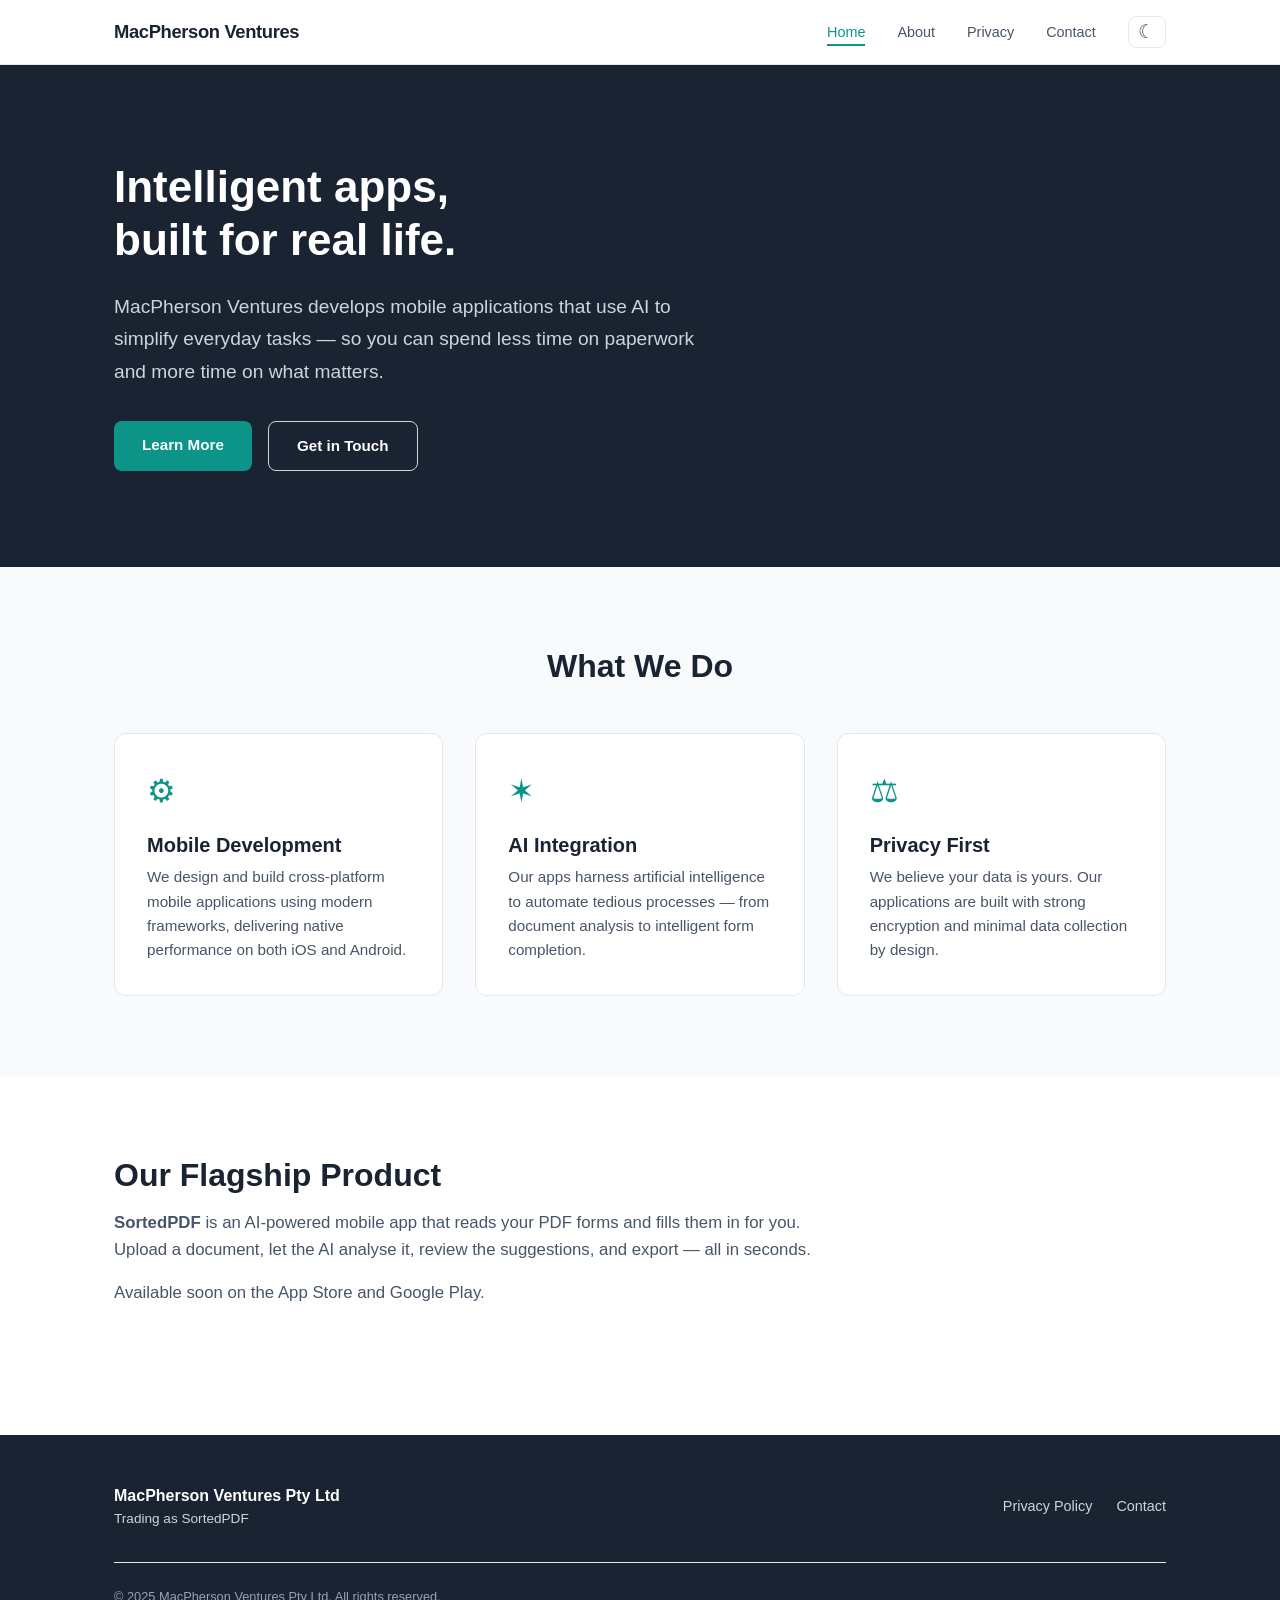
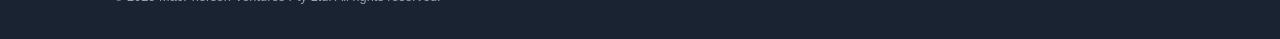
==== index.html @ 7310b463 "Add corporate website with four pages Home, About, Privacy Policy, and Contact pages with responsive" ====
<!DOCTYPE html>
<html lang="en" data-theme="light">
<head>
    <meta charset="UTF-8">
    <meta name="viewport" content="width=device-width, initial-scale=1.0">
    <meta name="description" content="MacPherson Ventures Pty Ltd — We build intelligent mobile applications that simplify everyday tasks.">
    <title>MacPherson Ventures — Home</title>
    <link rel="stylesheet" href="css/styles.css">
</head>
<body>
    <header>
        <nav class="container">
            <a href="index.html" class="logo">MacPherson Ventures</a>
            <button class="nav-toggle" aria-label="Toggle navigation">
                <span></span>
                <span></span>
                <span></span>
            </button>
            <ul class="nav-links">
                <li><a href="index.html" class="active">Home</a></li>
                <li><a href="about.html">About</a></li>
                <li><a href="privacy.html">Privacy</a></li>
                <li><a href="contact.html">Contact</a></li>
                <li>
                    <button class="theme-toggle" aria-label="Toggle dark mode">
                        <span class="icon-sun">&#9788;</span>
                        <span class="icon-moon">&#9790;</span>
                    </button>
                </li>
            </ul>
        </nav>
    </header>

    <main>
        <section class="hero">
            <div class="container">
                <h1>Intelligent apps,<br>built for real life.</h1>
                <p class="hero-subtitle">MacPherson Ventures develops mobile applications that use AI to simplify everyday tasks — so you can spend less time on paperwork and more time on what matters.</p>
                <div class="hero-actions">
                    <a href="about.html" class="btn btn-primary">Learn More</a>
                    <a href="contact.html" class="btn btn-secondary">Get in Touch</a>
                </div>
            </div>
        </section>

        <section class="features">
            <div class="container">
                <h2>What We Do</h2>
                <div class="card-grid">
                    <div class="card">
                        <div class="card-icon">&#9881;</div>
                        <h3>Mobile Development</h3>
                        <p>We design and build cross-platform mobile applications using modern frameworks, delivering native performance on both iOS and Android.</p>
                    </div>
                    <div class="card">
                        <div class="card-icon">&#10038;</div>
                        <h3>AI Integration</h3>
                        <p>Our apps harness artificial intelligence to automate tedious processes — from document analysis to intelligent form completion.</p>
                    </div>
                    <div class="card">
                        <div class="card-icon">&#9878;</div>
                        <h3>Privacy First</h3>
                        <p>We believe your data is yours. Our applications are built with strong encryption and minimal data collection by design.</p>
                    </div>
                </div>
            </div>
        </section>

        <section class="product-highlight">
            <div class="container">
                <div class="highlight-content">
                    <h2>Our Flagship Product</h2>
                    <p><strong>SortedPDF</strong> is an AI-powered mobile app that reads your PDF forms and fills them in for you. Upload a document, let the AI analyse it, review the suggestions, and export — all in seconds.</p>
                    <p>Available soon on the App Store and Google Play.</p>
                </div>
            </div>
        </section>
    </main>

    <footer>
        <div class="container">
            <div class="footer-content">
                <div class="footer-brand">
                    <p class="footer-logo">MacPherson Ventures Pty Ltd</p>
                    <p class="footer-tagline">Trading as SortedPDF</p>
                </div>
                <div class="footer-links">
                    <a href="privacy.html">Privacy Policy</a>
                    <a href="contact.html">Contact</a>
                </div>
            </div>
            <p class="footer-copy">&copy; 2025 MacPherson Ventures Pty Ltd. All rights reserved.</p>
        </div>
    </footer>

    <script src="js/scripts.js"></script>
</body>
</html>
---- css/styles.css ----
/* === Reset & Base === */
*, *::before, *::after {
    margin: 0;
    padding: 0;
    box-sizing: border-box;
}

/* === Theme Variables === */

/* --- Colour Scheme: Navy & Teal (default) --- */
:root,
[data-theme="light"] {
    --bg-primary: #ffffff;
    --bg-secondary: #f8fafc;
    --bg-card: #ffffff;
    --text-primary: #1a2332;
    --text-secondary: #475569;
    --text-muted: #94a3b8;
    --accent: #0d9488;
    --accent-hover: #0f766e;
    --border: #e2e8f0;
    --shadow: rgba(0, 0, 0, 0.08);
    --nav-bg: rgba(255, 255, 255, 0.95);
    --hero-bg: #1a2332;
    --hero-text: #ffffff;
    --hero-subtitle: #cbd5e1;
    --icon-sun-display: none;
    --icon-moon-display: inline;
}

[data-theme="dark"] {
    --bg-primary: #0f172a;
    --bg-secondary: #1e293b;
    --bg-card: #1e293b;
    --text-primary: #f1f5f9;
    --text-secondary: #94a3b8;
    --text-muted: #64748b;
    --accent: #14b8a6;
    --accent-hover: #2dd4bf;
    --border: #334155;
    --shadow: rgba(0, 0, 0, 0.3);
    --nav-bg: rgba(15, 23, 42, 0.95);
    --hero-bg: #1e293b;
    --hero-text: #f1f5f9;
    --hero-subtitle: #94a3b8;
    --icon-sun-display: inline;
    --icon-moon-display: none;
}


/* === Typography === */
body {
    font-family: -apple-system, BlinkMacSystemFont, "Segoe UI", Roboto, "Helvetica Neue", Arial, sans-serif;
    font-size: 16px;
    line-height: 1.6;
    color: var(--text-primary);
    background-color: var(--bg-primary);
    transition: background-color 0.3s ease, color 0.3s ease;
}

h1, h2, h3 {
    line-height: 1.2;
    font-weight: 700;
}

h1 { font-size: 2.75rem; }
h2 { font-size: 2rem; margin-bottom: 1rem; }
h3 { font-size: 1.25rem; margin-bottom: 0.5rem; }

a {
    color: var(--accent);
    text-decoration: none;
    transition: color 0.2s ease;
}

a:hover {
    color: var(--accent-hover);
}

.container {
    max-width: 1100px;
    margin: 0 auto;
    padding: 0 1.5rem;
}

/* === Navigation === */
header {
    position: sticky;
    top: 0;
    z-index: 100;
    background: var(--nav-bg);
    backdrop-filter: blur(10px);
    border-bottom: 1px solid var(--border);
}

nav {
    display: flex;
    align-items: center;
    justify-content: space-between;
    height: 64px;
}

.logo {
    font-size: 1.15rem;
    font-weight: 700;
    color: var(--text-primary);
    letter-spacing: -0.02em;
}

.logo:hover {
    color: var(--accent);
}

.nav-links {
    display: flex;
    align-items: center;
    list-style: none;
    gap: 2rem;
}

.nav-links a {
    color: var(--text-secondary);
    font-size: 0.9rem;
    font-weight: 500;
    padding: 0.25rem 0;
    border-bottom: 2px solid transparent;
    transition: color 0.2s ease, border-color 0.2s ease;
}

.nav-links a:hover,
.nav-links a.active {
    color: var(--accent);
    border-bottom-color: var(--accent);
}

/* Mobile nav toggle */
.nav-toggle {
    display: none;
    flex-direction: column;
    gap: 5px;
    background: none;
    border: none;
    cursor: pointer;
    padding: 0.5rem;
}

.nav-toggle span {
    display: block;
    width: 24px;
    height: 2px;
    background: var(--text-primary);
    border-radius: 1px;
    transition: transform 0.3s ease, opacity 0.3s ease;
}

/* === Theme Toggle === */
.theme-toggle {
    background: none;
    border: 1px solid var(--border);
    border-radius: 8px;
    cursor: pointer;
    font-size: 1.2rem;
    padding: 0.35rem 0.6rem;
    color: var(--text-secondary);
    transition: border-color 0.2s ease, color 0.2s ease;
    line-height: 1;
}

.theme-toggle:hover {
    border-color: var(--accent);
    color: var(--accent);
}

.icon-sun { display: var(--icon-sun-display); }
.icon-moon { display: var(--icon-moon-display); }


/* === Hero === */
.hero {
    background: var(--hero-bg);
    color: var(--hero-text);
    padding: 6rem 0;
}

.hero h1 {
    margin-bottom: 1.5rem;
}

.hero-subtitle {
    font-size: 1.2rem;
    color: var(--hero-subtitle);
    max-width: 600px;
    margin-bottom: 2rem;
    line-height: 1.7;
}

.hero-actions {
    display: flex;
    gap: 1rem;
    flex-wrap: wrap;
}

/* === Buttons === */
.btn {
    display: inline-block;
    padding: 0.75rem 1.75rem;
    border-radius: 8px;
    font-size: 0.95rem;
    font-weight: 600;
    transition: background-color 0.2s ease, transform 0.15s ease;
    cursor: pointer;
    border: none;
}

.btn:hover {
    transform: translateY(-1px);
}

.btn-primary {
    background: var(--accent);
    color: #ffffff;
}

.btn-primary:hover {
    background: var(--accent-hover);
    color: #ffffff;
}

.btn-secondary {
    background: transparent;
    color: var(--hero-text);
    border: 1px solid var(--hero-subtitle);
}

.btn-secondary:hover {
    border-color: var(--hero-text);
    color: var(--hero-text);
}

/* === Features / Cards === */
.features {
    padding: 5rem 0;
    background: var(--bg-secondary);
}

.features h2 {
    text-align: center;
    margin-bottom: 3rem;
}

.card-grid {
    display: grid;
    grid-template-columns: repeat(auto-fit, minmax(280px, 1fr));
    gap: 2rem;
}

.card {
    background: var(--bg-card);
    border: 1px solid var(--border);
    border-radius: 12px;
    padding: 2rem;
    transition: box-shadow 0.2s ease, transform 0.2s ease;
}

.card:hover {
    box-shadow: 0 8px 24px var(--shadow);
    transform: translateY(-2px);
}

.card-icon {
    font-size: 2rem;
    margin-bottom: 1rem;
    color: var(--accent);
}

.card p {
    color: var(--text-secondary);
    font-size: 0.95rem;
}

/* === Product Highlight === */
.product-highlight {
    padding: 5rem 0;
}

.highlight-content {
    max-width: 700px;
}

.highlight-content p {
    color: var(--text-secondary);
    margin-bottom: 1rem;
    font-size: 1.05rem;
}

/* === About Page === */
.page-header {
    background: var(--hero-bg);
    color: var(--hero-text);
    padding: 4rem 0;
}

.page-header p {
    color: var(--hero-subtitle);
    font-size: 1.1rem;
    max-width: 600px;
}

.page-content {
    padding: 4rem 0;
}

.page-content p {
    color: var(--text-secondary);
    margin-bottom: 1.25rem;
    font-size: 1.05rem;
    max-width: 700px;
}

.page-content h3 {
    margin-top: 2rem;
    color: var(--text-primary);
}

/* === Privacy Policy === */
.privacy-content h3 {
    margin-top: 2.5rem;
    margin-bottom: 0.75rem;
}

.privacy-content ul {
    margin: 0.75rem 0 1.25rem 1.5rem;
    color: var(--text-secondary);
}

.privacy-content li {
    margin-bottom: 0.4rem;
    font-size: 1.05rem;
}

.privacy-content p {
    max-width: 750px;
}

/* === Contact Form === */
.contact-section {
    padding: 4rem 0;
}

.contact-grid {
    display: grid;
    grid-template-columns: 1fr 1fr;
    gap: 4rem;
    align-items: start;
}

.contact-info p {
    color: var(--text-secondary);
    margin-bottom: 1rem;
    font-size: 1.05rem;
}

.contact-info a {
    font-weight: 600;
}

.contact-form {
    display: flex;
    flex-direction: column;
    gap: 1.25rem;
}

.form-group {
    display: flex;
    flex-direction: column;
    gap: 0.35rem;
}

.form-group label {
    font-size: 0.875rem;
    font-weight: 600;
    color: var(--text-primary);
}

.form-group input,
.form-group textarea {
    padding: 0.75rem 1rem;
    border: 1px solid var(--border);
    border-radius: 8px;
    background: var(--bg-card);
    color: var(--text-primary);
    font-size: 1rem;
    font-family: inherit;
    transition: border-color 0.2s ease;
}

.form-group input:focus,
.form-group textarea:focus {
    outline: none;
    border-color: var(--accent);
}

.form-group textarea {
    resize: vertical;
    min-height: 140px;
}

.contact-form .btn-primary {
    align-self: flex-start;
}

/* === Footer === */
footer {
    background: var(--hero-bg);
    color: var(--hero-subtitle);
    padding: 3rem 0 2rem;
    margin-top: 2rem;
}

.footer-content {
    display: flex;
    justify-content: space-between;
    align-items: center;
    margin-bottom: 2rem;
    flex-wrap: wrap;
    gap: 1rem;
}

.footer-logo {
    font-weight: 700;
    color: var(--hero-text);
    font-size: 1rem;
}

.footer-tagline {
    font-size: 0.85rem;
    color: var(--hero-subtitle);
}

.footer-links {
    display: flex;
    gap: 1.5rem;
}

.footer-links a {
    color: var(--hero-subtitle);
    font-size: 0.9rem;
}

.footer-links a:hover {
    color: var(--hero-text);
}

.footer-copy {
    font-size: 0.8rem;
    color: var(--text-muted);
    border-top: 1px solid var(--border);
    padding-top: 1.5rem;
}

/* === Responsive === */
@media (max-width: 768px) {
    h1 { font-size: 2rem; }
    h2 { font-size: 1.5rem; }

    .nav-toggle {
        display: flex;
    }

    .nav-links {
        display: none;
        position: absolute;
        top: 64px;
        left: 0;
        right: 0;
        flex-direction: column;
        background: var(--nav-bg);
        backdrop-filter: blur(10px);
        padding: 1.5rem;
        gap: 1rem;
        border-bottom: 1px solid var(--border);
    }

    .nav-links.open {
        display: flex;
    }

    .hero {
        padding: 4rem 0;
    }

    .hero-subtitle {
        font-size: 1.05rem;
    }

    .features {
        padding: 3rem 0;
    }

    .product-highlight {
        padding: 3rem 0;
    }

    .contact-grid {
        grid-template-columns: 1fr;
        gap: 2.5rem;
    }

    .footer-content {
        flex-direction: column;
        align-items: flex-start;
    }
}
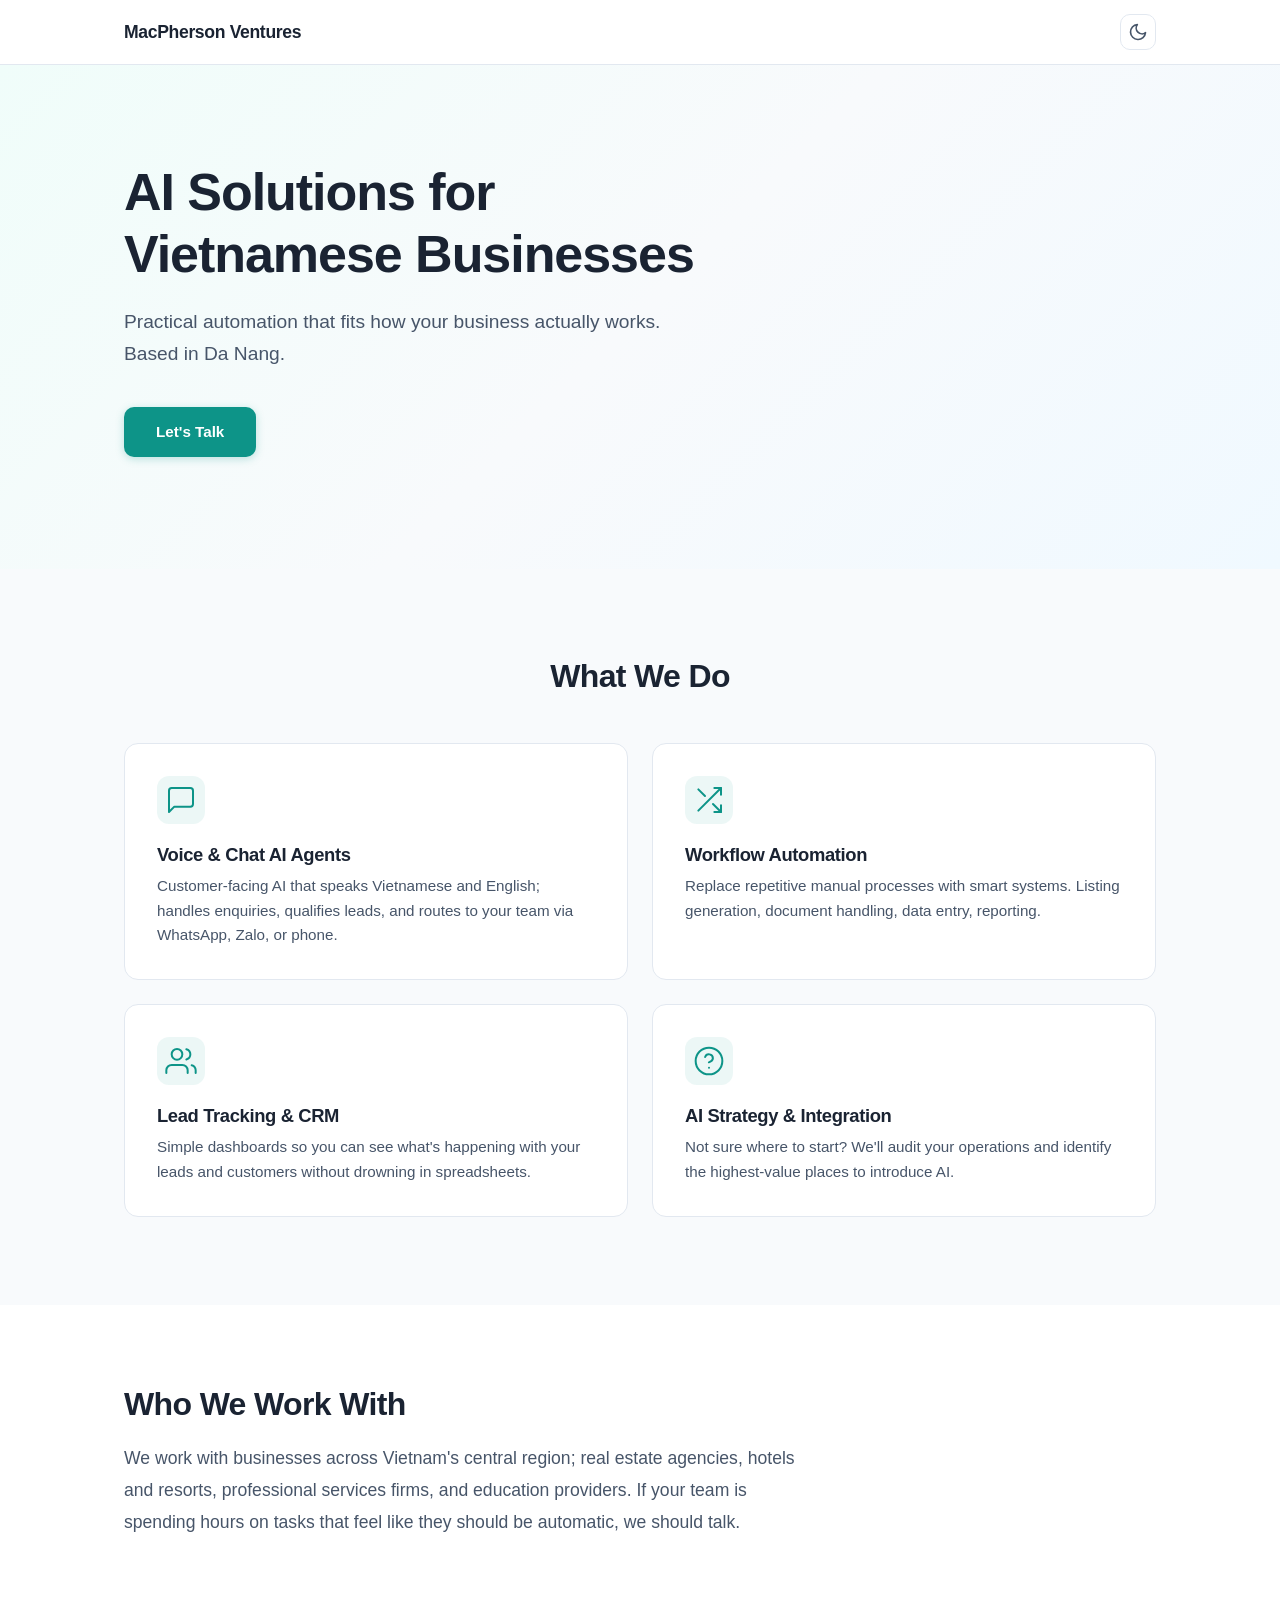
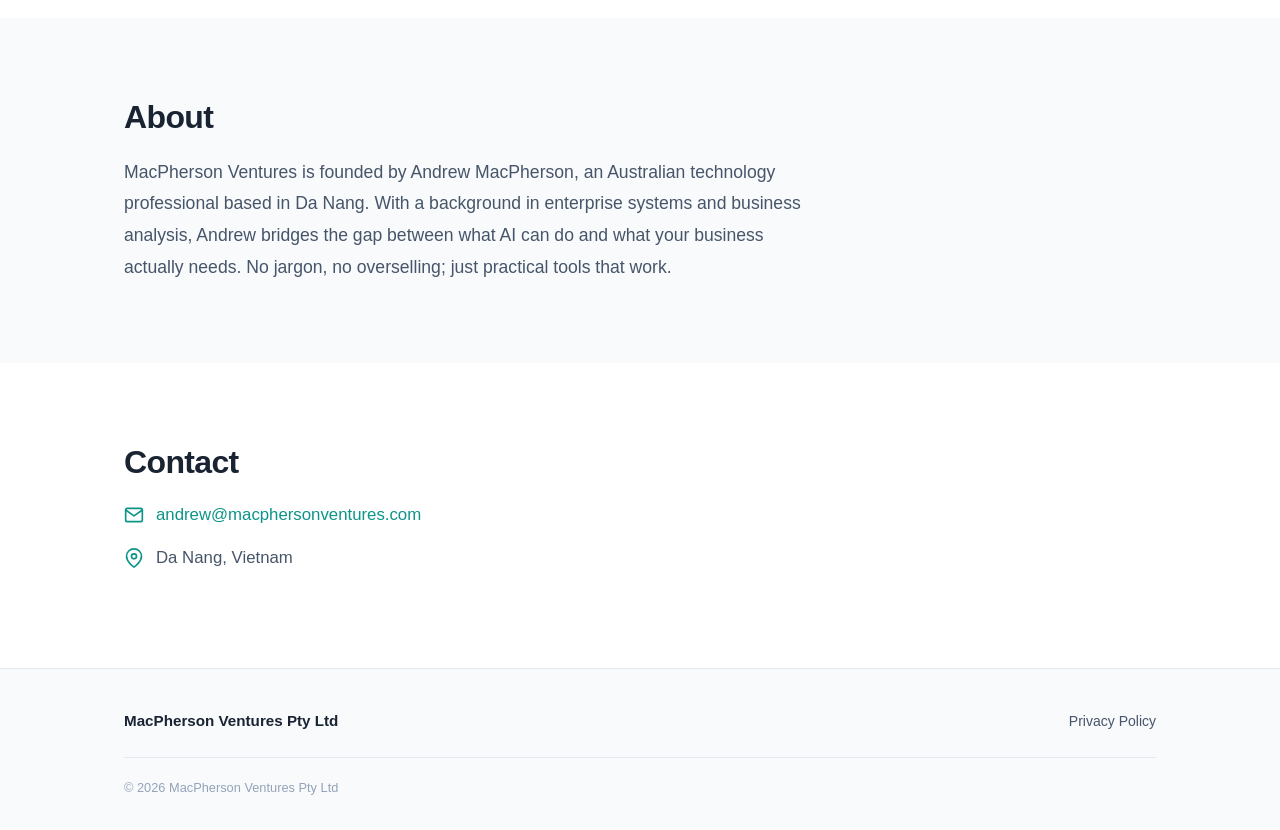
==== commit 617f4de1: "Rebuild as single-page landing site with AI consultancy copy Consolidate multi-page site into a sing" ====
--- a/index.html
+++ b/index.html
@@ -3,75 +3,104 @@
 <head>
     <meta charset="UTF-8">
     <meta name="viewport" content="width=device-width, initial-scale=1.0">
-    <meta name="description" content="MacPherson Ventures Pty Ltd — We build intelligent mobile applications that simplify everyday tasks.">
-    <title>MacPherson Ventures — Home</title>
+    <meta name="description" content="MacPherson Ventures — AI solutions for Vietnamese businesses. Practical automation that fits how your business actually works. Based in Da Nang.">
+    <title>MacPherson Ventures</title>
+    <link rel="icon" type="image/svg+xml" href="favicon.svg">
     <link rel="stylesheet" href="css/styles.css">
 </head>
 <body>
     <header>
         <nav class="container">
-            <a href="index.html" class="logo">MacPherson Ventures</a>
-            <button class="nav-toggle" aria-label="Toggle navigation">
-                <span></span>
-                <span></span>
-                <span></span>
-            </button>
-            <ul class="nav-links">
-                <li><a href="index.html" class="active">Home</a></li>
-                <li><a href="about.html">About</a></li>
-                <li><a href="privacy.html">Privacy</a></li>
-                <li><a href="contact.html">Contact</a></li>
-                <li>
-                    <button class="theme-toggle" aria-label="Toggle dark mode">
-                        <span class="icon-sun">&#9788;</span>
-                        <span class="icon-moon">&#9790;</span>
-                    </button>
-                </li>
-            </ul>
+            <a href="#" class="logo">MacPherson Ventures</a>
+            <div class="nav-right">
+                <button class="theme-toggle" aria-label="Toggle dark mode">
+                    <svg class="icon-sun" width="20" height="20" viewBox="0 0 24 24" fill="none" stroke="currentColor" stroke-width="2" stroke-linecap="round" stroke-linejoin="round">
+                        <circle cx="12" cy="12" r="5"/><line x1="12" y1="1" x2="12" y2="3"/><line x1="12" y1="21" x2="12" y2="23"/><line x1="4.22" y1="4.22" x2="5.64" y2="5.64"/><line x1="18.36" y1="18.36" x2="19.78" y2="19.78"/><line x1="1" y1="12" x2="3" y2="12"/><line x1="21" y1="12" x2="23" y2="12"/><line x1="4.22" y1="19.78" x2="5.64" y2="18.36"/><line x1="18.36" y1="5.64" x2="19.78" y2="4.22"/>
+                    </svg>
+                    <svg class="icon-moon" width="20" height="20" viewBox="0 0 24 24" fill="none" stroke="currentColor" stroke-width="2" stroke-linecap="round" stroke-linejoin="round">
+                        <path d="M21 12.79A9 9 0 1 1 11.21 3 7 7 0 0 0 21 12.79z"/>
+                    </svg>
+                </button>
+            </div>
         </nav>
     </header>
 
     <main>
-        <section class="hero">
+        <!-- Hero -->
+        <section id="hero" class="hero">
             <div class="container">
-                <h1>Intelligent apps,<br>built for real life.</h1>
-                <p class="hero-subtitle">MacPherson Ventures develops mobile applications that use AI to simplify everyday tasks — so you can spend less time on paperwork and more time on what matters.</p>
-                <div class="hero-actions">
-                    <a href="about.html" class="btn btn-primary">Learn More</a>
-                    <a href="contact.html" class="btn btn-secondary">Get in Touch</a>
-                </div>
+                <h1>AI Solutions for Vietnamese Businesses</h1>
+                <p class="hero-subtitle">Practical automation that fits how your business actually works. Based in Da Nang.</p>
+                <a href="mailto:andrew@macphersonventures.com" class="btn btn-primary">Let's Talk</a>
             </div>
         </section>
 
-        <section class="features">
+        <!-- What We Do -->
+        <section id="services" class="services">
             <div class="container">
                 <h2>What We Do</h2>
                 <div class="card-grid">
                     <div class="card">
-                        <div class="card-icon">&#9881;</div>
-                        <h3>Mobile Development</h3>
-                        <p>We design and build cross-platform mobile applications using modern frameworks, delivering native performance on both iOS and Android.</p>
+                        <div class="card-icon">
+                            <svg width="32" height="32" viewBox="0 0 24 24" fill="none" stroke="currentColor" stroke-width="1.5" stroke-linecap="round" stroke-linejoin="round"><path d="M21 15a2 2 0 0 1-2 2H7l-4 4V5a2 2 0 0 1 2-2h14a2 2 0 0 1 2 2z"/></svg>
+                        </div>
+                        <h3>Voice & Chat AI Agents</h3>
+                        <p>Customer-facing AI that speaks Vietnamese and English; handles enquiries, qualifies leads, and routes to your team via WhatsApp, Zalo, or phone.</p>
                     </div>
                     <div class="card">
-                        <div class="card-icon">&#10038;</div>
-                        <h3>AI Integration</h3>
-                        <p>Our apps harness artificial intelligence to automate tedious processes — from document analysis to intelligent form completion.</p>
+                        <div class="card-icon">
+                            <svg width="32" height="32" viewBox="0 0 24 24" fill="none" stroke="currentColor" stroke-width="1.5" stroke-linecap="round" stroke-linejoin="round"><polyline points="16 3 21 3 21 8"/><line x1="4" y1="20" x2="21" y2="3"/><polyline points="21 16 21 21 16 21"/><line x1="15" y1="15" x2="21" y2="21"/><line x1="4" y1="4" x2="9" y2="9"/></svg>
+                        </div>
+                        <h3>Workflow Automation</h3>
+                        <p>Replace repetitive manual processes with smart systems. Listing generation, document handling, data entry, reporting.</p>
                     </div>
                     <div class="card">
-                        <div class="card-icon">&#9878;</div>
-                        <h3>Privacy First</h3>
-                        <p>We believe your data is yours. Our applications are built with strong encryption and minimal data collection by design.</p>
+                        <div class="card-icon">
+                            <svg width="32" height="32" viewBox="0 0 24 24" fill="none" stroke="currentColor" stroke-width="1.5" stroke-linecap="round" stroke-linejoin="round"><path d="M17 21v-2a4 4 0 0 0-4-4H5a4 4 0 0 0-4 4v2"/><circle cx="9" cy="7" r="4"/><path d="M23 21v-2a4 4 0 0 0-3-3.87"/><path d="M16 3.13a4 4 0 0 1 0 7.75"/></svg>
+                        </div>
+                        <h3>Lead Tracking & CRM</h3>
+                        <p>Simple dashboards so you can see what's happening with your leads and customers without drowning in spreadsheets.</p>
+                    </div>
+                    <div class="card">
+                        <div class="card-icon">
+                            <svg width="32" height="32" viewBox="0 0 24 24" fill="none" stroke="currentColor" stroke-width="1.5" stroke-linecap="round" stroke-linejoin="round"><circle cx="12" cy="12" r="10"/><path d="M9.09 9a3 3 0 0 1 5.83 1c0 2-3 3-3 3"/><line x1="12" y1="17" x2="12.01" y2="17"/></svg>
+                        </div>
+                        <h3>AI Strategy & Integration</h3>
+                        <p>Not sure where to start? We'll audit your operations and identify the highest-value places to introduce AI.</p>
                     </div>
                 </div>
             </div>
         </section>
 
-        <section class="product-highlight">
+        <!-- Who We Work With -->
+        <section id="clients" class="clients">
             <div class="container">
-                <div class="highlight-content">
-                    <h2>Our Flagship Product</h2>
-                    <p><strong>SortedPDF</strong> is an AI-powered mobile app that reads your PDF forms and fills them in for you. Upload a document, let the AI analyse it, review the suggestions, and export — all in seconds.</p>
-                    <p>Available soon on the App Store and Google Play.</p>
+                <h2>Who We Work With</h2>
+                <p>We work with businesses across Vietnam's central region; real estate agencies, hotels and resorts, professional services firms, and education providers. If your team is spending hours on tasks that feel like they should be automatic, we should talk.</p>
+            </div>
+        </section>
+
+        <!-- About -->
+        <section id="about" class="about">
+            <div class="container">
+                <h2>About</h2>
+                <p>MacPherson Ventures is founded by Andrew MacPherson, an Australian technology professional based in Da Nang. With a background in enterprise systems and business analysis, Andrew bridges the gap between what AI can do and what your business actually needs. No jargon, no overselling; just practical tools that work.</p>
+            </div>
+        </section>
+
+        <!-- Contact -->
+        <section id="contact" class="contact">
+            <div class="container">
+                <h2>Contact</h2>
+                <div class="contact-details">
+                    <div class="contact-item">
+                        <svg width="20" height="20" viewBox="0 0 24 24" fill="none" stroke="currentColor" stroke-width="2" stroke-linecap="round" stroke-linejoin="round"><path d="M4 4h16c1.1 0 2 .9 2 2v12c0 1.1-.9 2-2 2H4c-1.1 0-2-.9-2-2V6c0-1.1.9-2 2-2z"/><polyline points="22,6 12,13 2,6"/></svg>
+                        <a href="mailto:andrew@macphersonventures.com">andrew@macphersonventures.com</a>
+                    </div>
+                    <div class="contact-item">
+                        <svg width="20" height="20" viewBox="0 0 24 24" fill="none" stroke="currentColor" stroke-width="2" stroke-linecap="round" stroke-linejoin="round"><path d="M21 10c0 7-9 13-9 13s-9-6-9-13a9 9 0 0 1 18 0z"/><circle cx="12" cy="10" r="3"/></svg>
+                        <span>Da Nang, Vietnam</span>
+                    </div>
                 </div>
             </div>
         </section>
@@ -80,16 +109,12 @@
     <footer>
         <div class="container">
             <div class="footer-content">
-                <div class="footer-brand">
-                    <p class="footer-logo">MacPherson Ventures Pty Ltd</p>
-                    <p class="footer-tagline">Trading as SortedPDF</p>
-                </div>
+                <p class="footer-logo">MacPherson Ventures Pty Ltd</p>
                 <div class="footer-links">
                     <a href="privacy.html">Privacy Policy</a>
-                    <a href="contact.html">Contact</a>
                 </div>
             </div>
-            <p class="footer-copy">&copy; 2025 MacPherson Ventures Pty Ltd. All rights reserved.</p>
+            <p class="footer-copy">&copy; 2026 MacPherson Ventures Pty Ltd</p>
         </div>
     </footer>
 
--- a/css/styles.css
+++ b/css/styles.css
@@ -6,8 +6,6 @@
 }
 
 /* === Theme Variables === */
-
-/* --- Colour Scheme: Navy & Teal (default) --- */
 :root,
 [data-theme="light"] {
     --bg-primary: #ffffff;
@@ -18,14 +16,12 @@
     --text-muted: #94a3b8;
     --accent: #0d9488;
     --accent-hover: #0f766e;
+    --accent-subtle: rgba(13, 148, 136, 0.08);
     --border: #e2e8f0;
-    --shadow: rgba(0, 0, 0, 0.08);
-    --nav-bg: rgba(255, 255, 255, 0.95);
-    --hero-bg: #1a2332;
-    --hero-text: #ffffff;
-    --hero-subtitle: #cbd5e1;
-    --icon-sun-display: none;
-    --icon-moon-display: inline;
+    --shadow: rgba(0, 0, 0, 0.06);
+    --shadow-lg: rgba(0, 0, 0, 0.1);
+    --nav-bg: rgba(255, 255, 255, 0.92);
+    --hero-gradient: linear-gradient(135deg, #f0fdfa 0%, #f8fafc 50%, #f0f9ff 100%);
 }
 
 [data-theme="dark"] {
@@ -37,16 +33,13 @@
     --text-muted: #64748b;
     --accent: #14b8a6;
     --accent-hover: #2dd4bf;
+    --accent-subtle: rgba(20, 184, 166, 0.1);
     --border: #334155;
-    --shadow: rgba(0, 0, 0, 0.3);
-    --nav-bg: rgba(15, 23, 42, 0.95);
-    --hero-bg: #1e293b;
-    --hero-text: #f1f5f9;
-    --hero-subtitle: #94a3b8;
-    --icon-sun-display: inline;
-    --icon-moon-display: none;
-}
-
+    --shadow: rgba(0, 0, 0, 0.2);
+    --shadow-lg: rgba(0, 0, 0, 0.4);
+    --nav-bg: rgba(15, 23, 42, 0.92);
+    --hero-gradient: linear-gradient(135deg, #0f172a 0%, #1e293b 100%);
+}
 
 /* === Typography === */
 body {
@@ -56,16 +49,24 @@
     color: var(--text-primary);
     background-color: var(--bg-primary);
     transition: background-color 0.3s ease, color 0.3s ease;
+    -webkit-font-smoothing: antialiased;
+    -moz-osx-font-smoothing: grayscale;
+}
+
+html {
+    scroll-behavior: smooth;
+    scroll-padding-top: 80px;
 }
 
 h1, h2, h3 {
     line-height: 1.2;
     font-weight: 700;
-}
-
-h1 { font-size: 2.75rem; }
-h2 { font-size: 2rem; margin-bottom: 1rem; }
-h3 { font-size: 1.25rem; margin-bottom: 0.5rem; }
+    letter-spacing: -0.02em;
+}
+
+h1 { font-size: clamp(2.25rem, 5vw, 3.25rem); }
+h2 { font-size: clamp(1.5rem, 3vw, 2rem); margin-bottom: 1.25rem; }
+h3 { font-size: 1.15rem; margin-bottom: 0.5rem; }
 
 a {
     color: var(--accent);
@@ -78,7 +79,7 @@
 }
 
 .container {
-    max-width: 1100px;
+    max-width: 1080px;
     margin: 0 auto;
     padding: 0 1.5rem;
 }
@@ -89,7 +90,8 @@
     top: 0;
     z-index: 100;
     background: var(--nav-bg);
-    backdrop-filter: blur(10px);
+    backdrop-filter: blur(12px);
+    -webkit-backdrop-filter: blur(12px);
     border-bottom: 1px solid var(--border);
 }
 
@@ -101,7 +103,7 @@
 }
 
 .logo {
-    font-size: 1.15rem;
+    font-size: 1.1rem;
     font-weight: 700;
     color: var(--text-primary);
     letter-spacing: -0.02em;
@@ -111,103 +113,66 @@
     color: var(--accent);
 }
 
-.nav-links {
-    display: flex;
-    align-items: center;
-    list-style: none;
-    gap: 2rem;
-}
-
-.nav-links a {
-    color: var(--text-secondary);
-    font-size: 0.9rem;
-    font-weight: 500;
-    padding: 0.25rem 0;
-    border-bottom: 2px solid transparent;
-    transition: color 0.2s ease, border-color 0.2s ease;
-}
-
-.nav-links a:hover,
-.nav-links a.active {
-    color: var(--accent);
-    border-bottom-color: var(--accent);
-}
-
-/* Mobile nav toggle */
-.nav-toggle {
-    display: none;
-    flex-direction: column;
-    gap: 5px;
-    background: none;
-    border: none;
-    cursor: pointer;
-    padding: 0.5rem;
-}
-
-.nav-toggle span {
-    display: block;
-    width: 24px;
-    height: 2px;
-    background: var(--text-primary);
-    border-radius: 1px;
-    transition: transform 0.3s ease, opacity 0.3s ease;
+.nav-right {
+    display: flex;
+    align-items: center;
 }
 
 /* === Theme Toggle === */
 .theme-toggle {
+    display: flex;
+    align-items: center;
+    justify-content: center;
     background: none;
     border: 1px solid var(--border);
-    border-radius: 8px;
+    border-radius: 10px;
     cursor: pointer;
-    font-size: 1.2rem;
-    padding: 0.35rem 0.6rem;
-    color: var(--text-secondary);
-    transition: border-color 0.2s ease, color 0.2s ease;
+    padding: 0.45rem;
+    color: var(--text-secondary);
+    transition: border-color 0.2s ease, color 0.2s ease, background-color 0.2s ease;
     line-height: 1;
 }
 
 .theme-toggle:hover {
     border-color: var(--accent);
     color: var(--accent);
-}
-
-.icon-sun { display: var(--icon-sun-display); }
-.icon-moon { display: var(--icon-moon-display); }
-
+    background: var(--accent-subtle);
+}
+
+[data-theme="light"] .icon-sun { display: none; }
+[data-theme="light"] .icon-moon { display: block; }
+[data-theme="dark"] .icon-sun { display: block; }
+[data-theme="dark"] .icon-moon { display: none; }
 
 /* === Hero === */
 .hero {
-    background: var(--hero-bg);
-    color: var(--hero-text);
-    padding: 6rem 0;
+    background: var(--hero-gradient);
+    padding: 6rem 0 7rem;
+    position: relative;
 }
 
 .hero h1 {
-    margin-bottom: 1.5rem;
+    margin-bottom: 1.25rem;
+    color: var(--text-primary);
+    max-width: 640px;
 }
 
 .hero-subtitle {
-    font-size: 1.2rem;
-    color: var(--hero-subtitle);
-    max-width: 600px;
-    margin-bottom: 2rem;
+    font-size: clamp(1.05rem, 2vw, 1.2rem);
+    color: var(--text-secondary);
+    max-width: 540px;
+    margin-bottom: 2.25rem;
     line-height: 1.7;
-}
-
-.hero-actions {
-    display: flex;
-    gap: 1rem;
-    flex-wrap: wrap;
 }
 
 /* === Buttons === */
 .btn {
     display: inline-block;
-    padding: 0.75rem 1.75rem;
-    border-radius: 8px;
+    padding: 0.8rem 2rem;
+    border-radius: 10px;
     font-size: 0.95rem;
     font-weight: 600;
-    transition: background-color 0.2s ease, transform 0.15s ease;
+    transition: background-color 0.2s ease, transform 0.15s ease, box-shadow 0.2s ease;
     cursor: pointer;
     border: none;
 }
@@ -219,222 +184,142 @@
 .btn-primary {
     background: var(--accent);
     color: #ffffff;
+    box-shadow: 0 2px 8px rgba(13, 148, 136, 0.25);
 }
 
 .btn-primary:hover {
     background: var(--accent-hover);
     color: #ffffff;
-}
-
-.btn-secondary {
-    background: transparent;
-    color: var(--hero-text);
-    border: 1px solid var(--hero-subtitle);
-}
-
-.btn-secondary:hover {
-    border-color: var(--hero-text);
-    color: var(--hero-text);
-}
-
-/* === Features / Cards === */
-.features {
-    padding: 5rem 0;
+    box-shadow: 0 4px 16px rgba(13, 148, 136, 0.3);
+}
+
+/* === Services / Cards === */
+.services {
+    padding: 5.5rem 0;
     background: var(--bg-secondary);
 }
 
-.features h2 {
+.services h2 {
     text-align: center;
     margin-bottom: 3rem;
 }
 
 .card-grid {
     display: grid;
-    grid-template-columns: repeat(auto-fit, minmax(280px, 1fr));
-    gap: 2rem;
+    grid-template-columns: repeat(2, 1fr);
+    gap: 1.5rem;
 }
 
 .card {
     background: var(--bg-card);
     border: 1px solid var(--border);
+    border-radius: 14px;
+    padding: 2rem;
+    transition: box-shadow 0.25s ease, transform 0.25s ease;
+}
+
+.card:hover {
+    box-shadow: 0 8px 30px var(--shadow-lg);
+    transform: translateY(-3px);
+}
+
+.card-icon {
+    width: 48px;
+    height: 48px;
+    display: flex;
+    align-items: center;
+    justify-content: center;
+    background: var(--accent-subtle);
     border-radius: 12px;
-    padding: 2rem;
-    transition: box-shadow 0.2s ease, transform 0.2s ease;
-}
-
-.card:hover {
-    box-shadow: 0 8px 24px var(--shadow);
-    transform: translateY(-2px);
-}
-
-.card-icon {
-    font-size: 2rem;
-    margin-bottom: 1rem;
-    color: var(--accent);
+    margin-bottom: 1.25rem;
+    color: var(--accent);
+}
+
+.card h3 {
+    color: var(--text-primary);
 }
 
 .card p {
     color: var(--text-secondary);
     font-size: 0.95rem;
-}
-
-/* === Product Highlight === */
-.product-highlight {
+    line-height: 1.6;
+}
+
+/* === Clients === */
+.clients {
     padding: 5rem 0;
 }
 
-.highlight-content {
-    max-width: 700px;
-}
-
-.highlight-content p {
-    color: var(--text-secondary);
-    margin-bottom: 1rem;
+.clients p {
+    color: var(--text-secondary);
+    font-size: 1.1rem;
+    line-height: 1.8;
+    max-width: 680px;
+}
+
+/* === About === */
+.about {
+    padding: 5rem 0;
+    background: var(--bg-secondary);
+}
+
+.about p {
+    color: var(--text-secondary);
+    font-size: 1.1rem;
+    line-height: 1.8;
+    max-width: 680px;
+}
+
+/* === Contact === */
+.contact {
+    padding: 5rem 0;
+}
+
+.contact-details {
+    display: flex;
+    flex-direction: column;
+    gap: 1rem;
+    margin-top: 0.5rem;
+}
+
+.contact-item {
+    display: flex;
+    align-items: center;
+    gap: 0.75rem;
+    color: var(--text-secondary);
     font-size: 1.05rem;
 }
 
-/* === About Page === */
-.page-header {
-    background: var(--hero-bg);
-    color: var(--hero-text);
-    padding: 4rem 0;
-}
-
-.page-header p {
-    color: var(--hero-subtitle);
-    font-size: 1.1rem;
-    max-width: 600px;
-}
-
-.page-content {
-    padding: 4rem 0;
-}
-
-.page-content p {
-    color: var(--text-secondary);
-    margin-bottom: 1.25rem;
-    font-size: 1.05rem;
-    max-width: 700px;
-}
-
-.page-content h3 {
-    margin-top: 2rem;
-    color: var(--text-primary);
-}
-
-/* === Privacy Policy === */
-.privacy-content h3 {
-    margin-top: 2.5rem;
-    margin-bottom: 0.75rem;
-}
-
-.privacy-content ul {
-    margin: 0.75rem 0 1.25rem 1.5rem;
-    color: var(--text-secondary);
-}
-
-.privacy-content li {
-    margin-bottom: 0.4rem;
-    font-size: 1.05rem;
-}
-
-.privacy-content p {
-    max-width: 750px;
-}
-
-/* === Contact Form === */
-.contact-section {
-    padding: 4rem 0;
-}
-
-.contact-grid {
-    display: grid;
-    grid-template-columns: 1fr 1fr;
-    gap: 4rem;
-    align-items: start;
-}
-
-.contact-info p {
-    color: var(--text-secondary);
-    margin-bottom: 1rem;
-    font-size: 1.05rem;
-}
-
-.contact-info a {
-    font-weight: 600;
-}
-
-.contact-form {
-    display: flex;
-    flex-direction: column;
-    gap: 1.25rem;
-}
-
-.form-group {
-    display: flex;
-    flex-direction: column;
-    gap: 0.35rem;
-}
-
-.form-group label {
-    font-size: 0.875rem;
-    font-weight: 600;
-    color: var(--text-primary);
-}
-
-.form-group input,
-.form-group textarea {
-    padding: 0.75rem 1rem;
-    border: 1px solid var(--border);
-    border-radius: 8px;
-    background: var(--bg-card);
-    color: var(--text-primary);
-    font-size: 1rem;
-    font-family: inherit;
-    transition: border-color 0.2s ease;
-}
-
-.form-group input:focus,
-.form-group textarea:focus {
-    outline: none;
-    border-color: var(--accent);
-}
-
-.form-group textarea {
-    resize: vertical;
-    min-height: 140px;
-}
-
-.contact-form .btn-primary {
-    align-self: flex-start;
+.contact-item svg {
+    color: var(--accent);
+    flex-shrink: 0;
+}
+
+.contact-item a {
+    font-weight: 500;
 }
 
 /* === Footer === */
 footer {
-    background: var(--hero-bg);
-    color: var(--hero-subtitle);
-    padding: 3rem 0 2rem;
-    margin-top: 2rem;
+    background: var(--bg-secondary);
+    border-top: 1px solid var(--border);
+    padding: 2.5rem 0 2rem;
+    margin-top: 1rem;
 }
 
 .footer-content {
     display: flex;
     justify-content: space-between;
     align-items: center;
-    margin-bottom: 2rem;
+    margin-bottom: 1.5rem;
     flex-wrap: wrap;
     gap: 1rem;
 }
 
 .footer-logo {
-    font-weight: 700;
-    color: var(--hero-text);
-    font-size: 1rem;
-}
-
-.footer-tagline {
-    font-size: 0.85rem;
-    color: var(--hero-subtitle);
+    font-weight: 600;
+    color: var(--text-primary);
+    font-size: 0.95rem;
 }
 
 .footer-links {
@@ -443,67 +328,87 @@
 }
 
 .footer-links a {
-    color: var(--hero-subtitle);
-    font-size: 0.9rem;
+    color: var(--text-secondary);
+    font-size: 0.875rem;
 }
 
 .footer-links a:hover {
-    color: var(--hero-text);
+    color: var(--accent);
 }
 
 .footer-copy {
     font-size: 0.8rem;
     color: var(--text-muted);
     border-top: 1px solid var(--border);
-    padding-top: 1.5rem;
+    padding-top: 1.25rem;
+}
+
+/* === Privacy Page (kept for privacy.html) === */
+.page-header {
+    background: var(--hero-gradient);
+    padding: 4rem 0;
+}
+
+.page-header h1 {
+    color: var(--text-primary);
+}
+
+.page-header p {
+    color: var(--text-secondary);
+    font-size: 1.1rem;
+    max-width: 600px;
+}
+
+.page-content {
+    padding: 4rem 0;
+}
+
+.page-content p {
+    color: var(--text-secondary);
+    margin-bottom: 1.25rem;
+    font-size: 1.05rem;
+    max-width: 700px;
+}
+
+.page-content h3 {
+    margin-top: 2rem;
+    color: var(--text-primary);
+}
+
+.privacy-content h3 {
+    margin-top: 2.5rem;
+    margin-bottom: 0.75rem;
+}
+
+.privacy-content ul {
+    margin: 0.75rem 0 1.25rem 1.5rem;
+    color: var(--text-secondary);
+}
+
+.privacy-content li {
+    margin-bottom: 0.4rem;
+    font-size: 1.05rem;
+}
+
+.privacy-content p {
+    max-width: 750px;
 }
 
 /* === Responsive === */
 @media (max-width: 768px) {
-    h1 { font-size: 2rem; }
-    h2 { font-size: 1.5rem; }
-
-    .nav-toggle {
-        display: flex;
-    }
-
-    .nav-links {
-        display: none;
-        position: absolute;
-        top: 64px;
-        left: 0;
-        right: 0;
-        flex-direction: column;
-        background: var(--nav-bg);
-        backdrop-filter: blur(10px);
-        padding: 1.5rem;
-        gap: 1rem;
-        border-bottom: 1px solid var(--border);
-    }
-
-    .nav-links.open {
-        display: flex;
-    }
-
     .hero {
-        padding: 4rem 0;
-    }
-
-    .hero-subtitle {
-        font-size: 1.05rem;
-    }
-
-    .features {
-        padding: 3rem 0;
-    }
-
-    .product-highlight {
-        padding: 3rem 0;
-    }
-
-    .contact-grid {
+        padding: 4rem 0 5rem;
+    }
+
+    .card-grid {
         grid-template-columns: 1fr;
-        gap: 2.5rem;
+    }
+
+    .services,
+    .clients,
+    .about,
+    .contact {
+        padding: 3.5rem 0;
     }
 
     .footer-content {
@@ -511,3 +416,13 @@
         align-items: flex-start;
     }
 }
+
+@media (max-width: 480px) {
+    .container {
+        padding: 0 1.25rem;
+    }
+
+    .card {
+        padding: 1.5rem;
+    }
+}
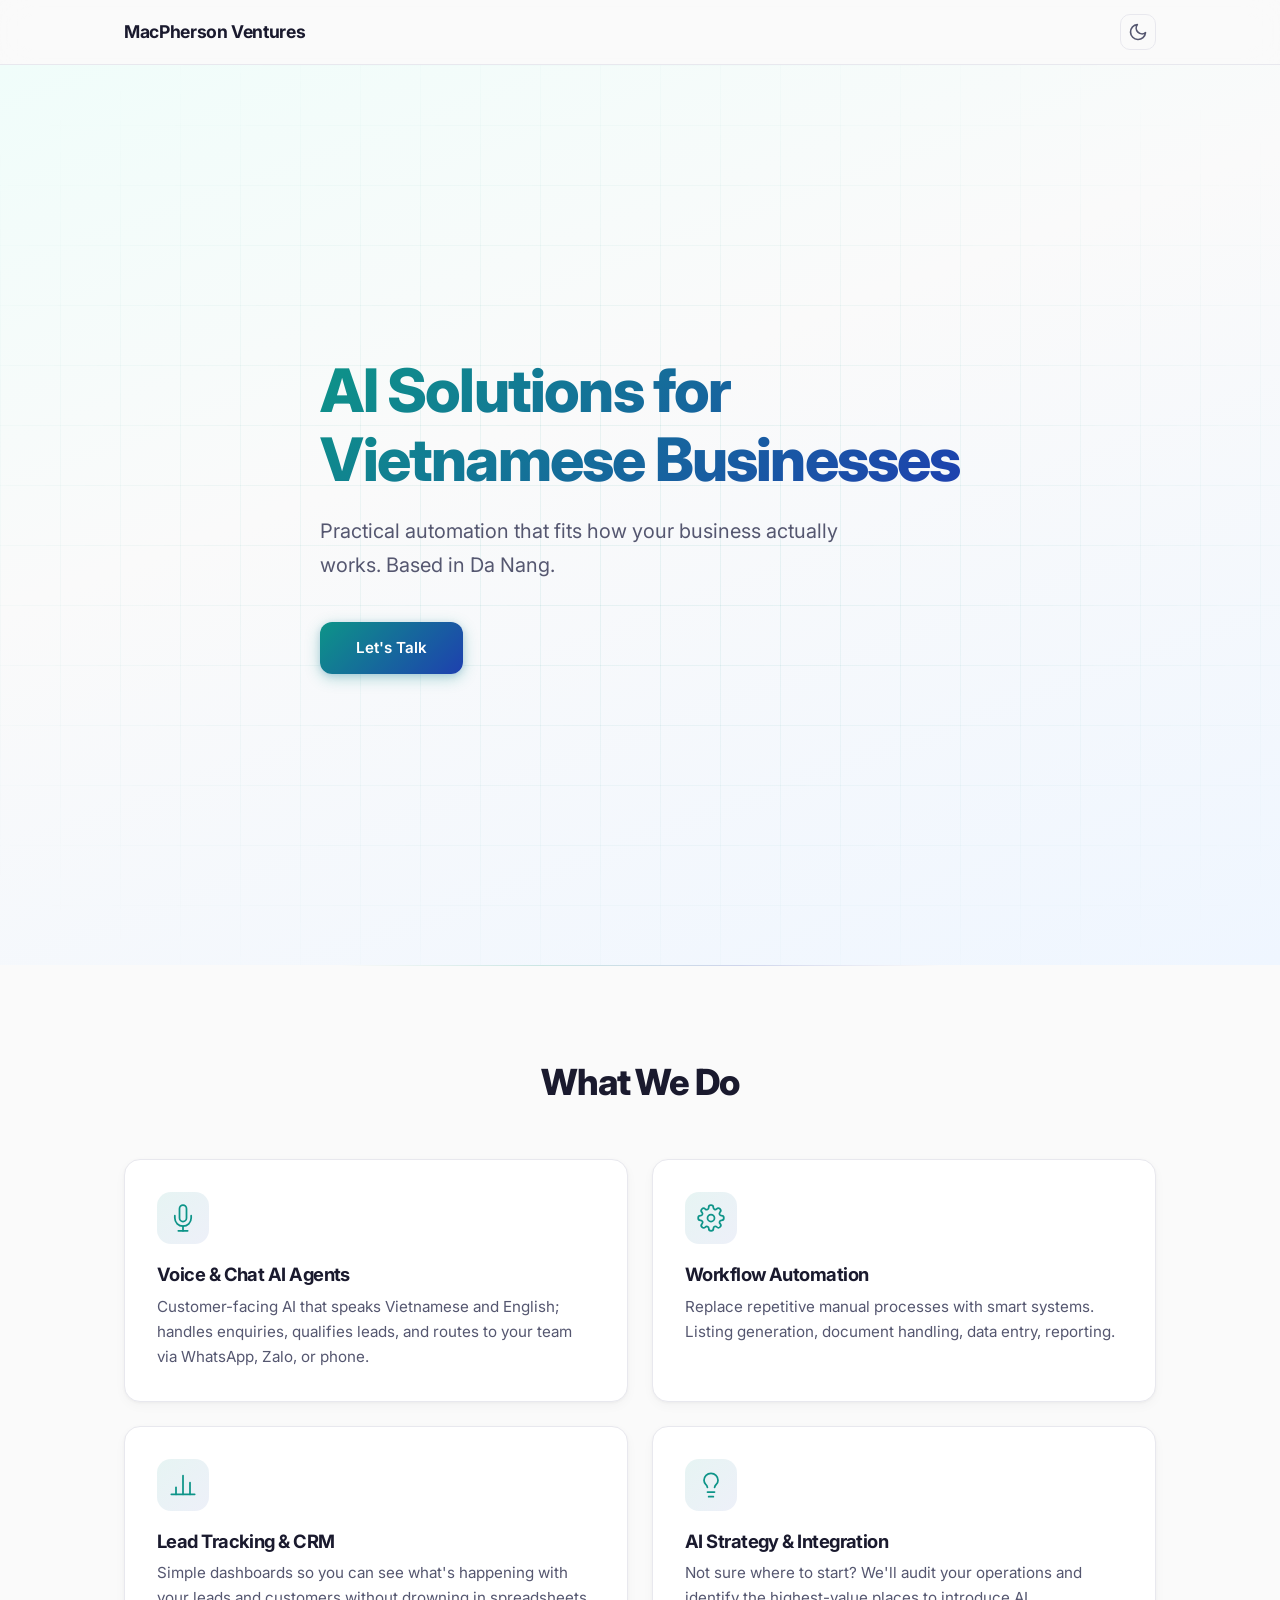
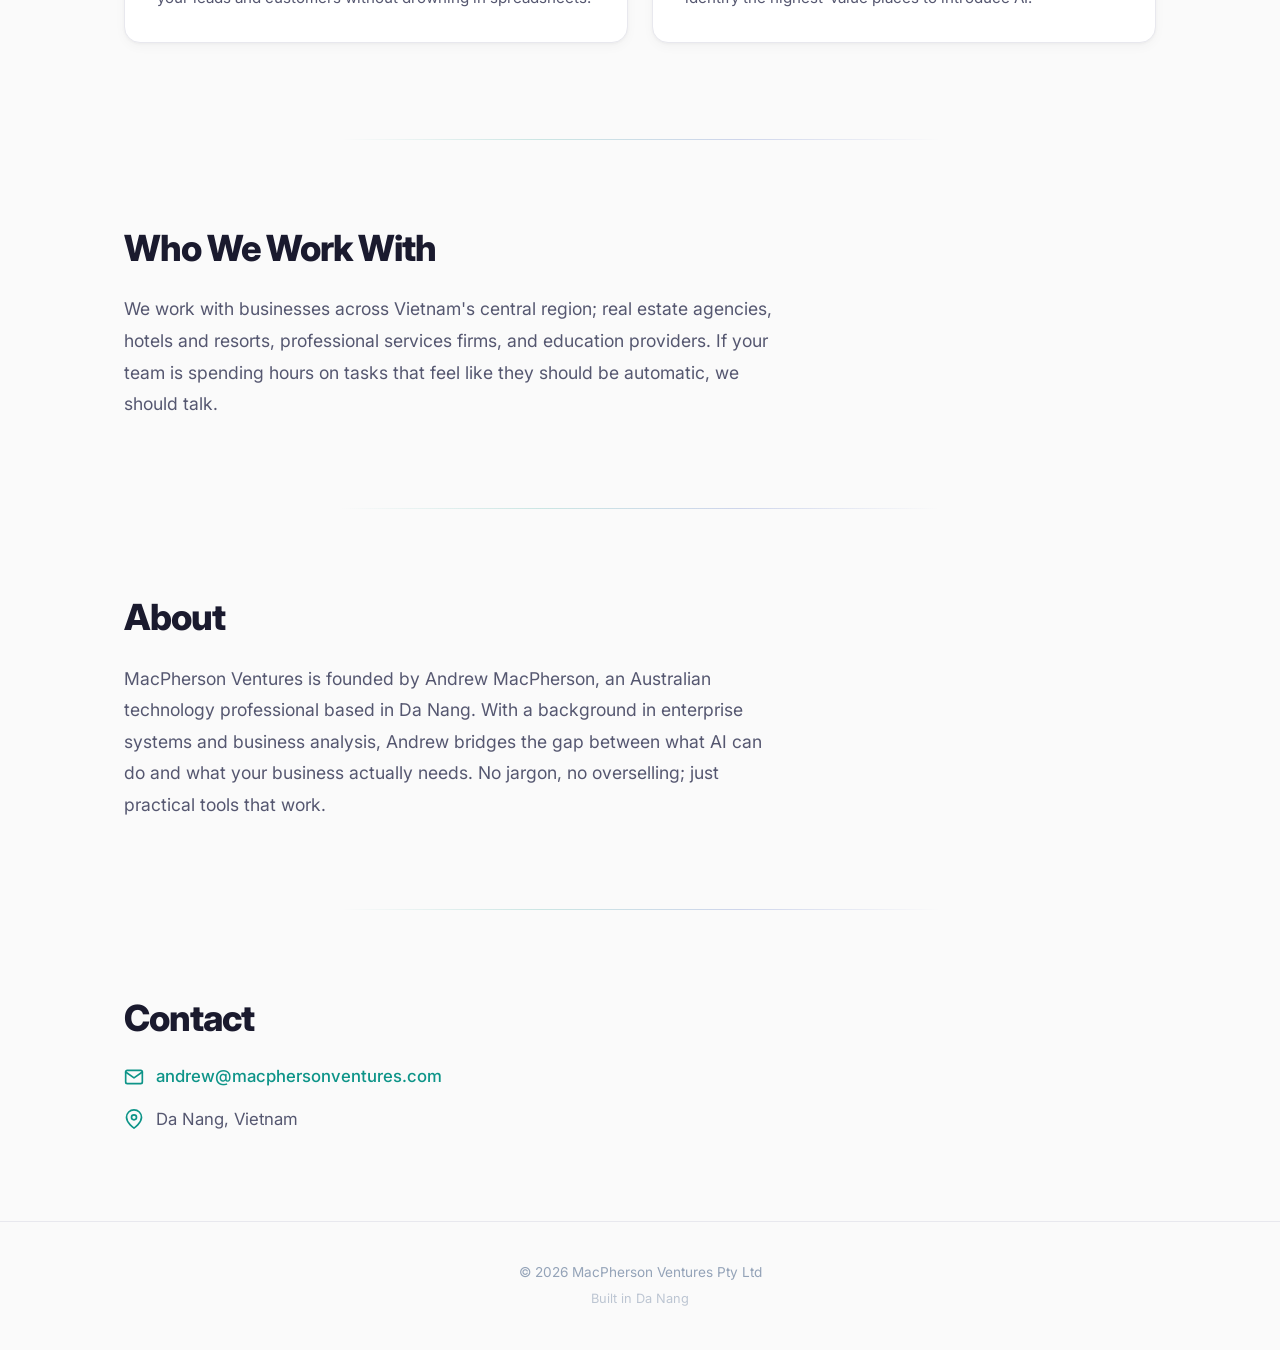
==== commit 73ae964e: "Redesign with gradient accents, animated grid hero, and scroll animations - Teal-to-blue gradient on" ====
--- a/index.html
+++ b/index.html
@@ -6,6 +6,9 @@
     <meta name="description" content="MacPherson Ventures — AI solutions for Vietnamese businesses. Practical automation that fits how your business actually works. Based in Da Nang.">
     <title>MacPherson Ventures</title>
     <link rel="icon" type="image/svg+xml" href="favicon.svg">
+    <link rel="preconnect" href="https://fonts.googleapis.com">
+    <link rel="preconnect" href="https://fonts.gstatic.com" crossorigin>
+    <link href="https://fonts.googleapis.com/css2?family=Inter:wght@400;500;600;700;800&display=swap" rel="stylesheet">
     <link rel="stylesheet" href="css/styles.css">
 </head>
 <body>
@@ -28,42 +31,45 @@
     <main>
         <!-- Hero -->
         <section id="hero" class="hero">
-            <div class="container">
-                <h1>AI Solutions for Vietnamese Businesses</h1>
-                <p class="hero-subtitle">Practical automation that fits how your business actually works. Based in Da Nang.</p>
-                <a href="mailto:andrew@macphersonventures.com" class="btn btn-primary">Let's Talk</a>
+            <div class="hero-grid"></div>
+            <div class="container hero-content">
+                <h1 class="fade-in">AI Solutions for<br>Vietnamese Businesses</h1>
+                <p class="hero-subtitle fade-in">Practical automation that fits how your business actually works. Based in Da Nang.</p>
+                <a href="mailto:andrew@macphersonventures.com" class="btn btn-primary fade-in">Let's Talk</a>
             </div>
         </section>
+
+        <div class="section-divider"></div>
 
         <!-- What We Do -->
         <section id="services" class="services">
             <div class="container">
-                <h2>What We Do</h2>
+                <h2 class="fade-in">What We Do</h2>
                 <div class="card-grid">
-                    <div class="card">
+                    <div class="card fade-in">
                         <div class="card-icon">
-                            <svg width="32" height="32" viewBox="0 0 24 24" fill="none" stroke="currentColor" stroke-width="1.5" stroke-linecap="round" stroke-linejoin="round"><path d="M21 15a2 2 0 0 1-2 2H7l-4 4V5a2 2 0 0 1 2-2h14a2 2 0 0 1 2 2z"/></svg>
+                            <svg width="28" height="28" viewBox="0 0 24 24" fill="none" stroke="currentColor" stroke-width="1.5" stroke-linecap="round" stroke-linejoin="round"><path d="M12 1a3 3 0 0 0-3 3v8a3 3 0 0 0 6 0V4a3 3 0 0 0-3-3z"/><path d="M19 10v2a7 7 0 0 1-14 0v-2"/><line x1="12" y1="19" x2="12" y2="23"/><line x1="8" y1="23" x2="16" y2="23"/></svg>
                         </div>
                         <h3>Voice & Chat AI Agents</h3>
                         <p>Customer-facing AI that speaks Vietnamese and English; handles enquiries, qualifies leads, and routes to your team via WhatsApp, Zalo, or phone.</p>
                     </div>
-                    <div class="card">
+                    <div class="card fade-in">
                         <div class="card-icon">
-                            <svg width="32" height="32" viewBox="0 0 24 24" fill="none" stroke="currentColor" stroke-width="1.5" stroke-linecap="round" stroke-linejoin="round"><polyline points="16 3 21 3 21 8"/><line x1="4" y1="20" x2="21" y2="3"/><polyline points="21 16 21 21 16 21"/><line x1="15" y1="15" x2="21" y2="21"/><line x1="4" y1="4" x2="9" y2="9"/></svg>
+                            <svg width="28" height="28" viewBox="0 0 24 24" fill="none" stroke="currentColor" stroke-width="1.5" stroke-linecap="round" stroke-linejoin="round"><circle cx="12" cy="12" r="3"/><path d="M19.4 15a1.65 1.65 0 0 0 .33 1.82l.06.06a2 2 0 0 1-2.83 2.83l-.06-.06a1.65 1.65 0 0 0-1.82-.33 1.65 1.65 0 0 0-1 1.51V21a2 2 0 0 1-4 0v-.09A1.65 1.65 0 0 0 9 19.4a1.65 1.65 0 0 0-1.82.33l-.06.06a2 2 0 0 1-2.83-2.83l.06-.06A1.65 1.65 0 0 0 4.68 15a1.65 1.65 0 0 0-1.51-1H3a2 2 0 0 1 0-4h.09A1.65 1.65 0 0 0 4.6 9a1.65 1.65 0 0 0-.33-1.82l-.06-.06a2 2 0 0 1 2.83-2.83l.06.06A1.65 1.65 0 0 0 9 4.68a1.65 1.65 0 0 0 1-1.51V3a2 2 0 0 1 4 0v.09a1.65 1.65 0 0 0 1 1.51 1.65 1.65 0 0 0 1.82-.33l.06-.06a2 2 0 0 1 2.83 2.83l-.06.06A1.65 1.65 0 0 0 19.4 9a1.65 1.65 0 0 0 1.51 1H21a2 2 0 0 1 0 4h-.09a1.65 1.65 0 0 0-1.51 1z"/></svg>
                         </div>
                         <h3>Workflow Automation</h3>
                         <p>Replace repetitive manual processes with smart systems. Listing generation, document handling, data entry, reporting.</p>
                     </div>
-                    <div class="card">
+                    <div class="card fade-in">
                         <div class="card-icon">
-                            <svg width="32" height="32" viewBox="0 0 24 24" fill="none" stroke="currentColor" stroke-width="1.5" stroke-linecap="round" stroke-linejoin="round"><path d="M17 21v-2a4 4 0 0 0-4-4H5a4 4 0 0 0-4 4v2"/><circle cx="9" cy="7" r="4"/><path d="M23 21v-2a4 4 0 0 0-3-3.87"/><path d="M16 3.13a4 4 0 0 1 0 7.75"/></svg>
+                            <svg width="28" height="28" viewBox="0 0 24 24" fill="none" stroke="currentColor" stroke-width="1.5" stroke-linecap="round" stroke-linejoin="round"><line x1="18" y1="20" x2="18" y2="10"/><line x1="12" y1="20" x2="12" y2="4"/><line x1="6" y1="20" x2="6" y2="14"/><line x1="2" y1="20" x2="22" y2="20"/></svg>
                         </div>
                         <h3>Lead Tracking & CRM</h3>
                         <p>Simple dashboards so you can see what's happening with your leads and customers without drowning in spreadsheets.</p>
                     </div>
-                    <div class="card">
+                    <div class="card fade-in">
                         <div class="card-icon">
-                            <svg width="32" height="32" viewBox="0 0 24 24" fill="none" stroke="currentColor" stroke-width="1.5" stroke-linecap="round" stroke-linejoin="round"><circle cx="12" cy="12" r="10"/><path d="M9.09 9a3 3 0 0 1 5.83 1c0 2-3 3-3 3"/><line x1="12" y1="17" x2="12.01" y2="17"/></svg>
+                            <svg width="28" height="28" viewBox="0 0 24 24" fill="none" stroke="currentColor" stroke-width="1.5" stroke-linecap="round" stroke-linejoin="round"><path d="M9 18h6"/><path d="M10 22h4"/><path d="M15.09 14c.18-.98.65-1.74 1.41-2.5A4.65 4.65 0 0 0 18 8 6 6 0 0 0 6 8c0 1 .23 2.23 1.5 3.5A4.61 4.61 0 0 1 8.91 14"/></svg>
                         </div>
                         <h3>AI Strategy & Integration</h3>
                         <p>Not sure where to start? We'll audit your operations and identify the highest-value places to introduce AI.</p>
@@ -72,27 +78,33 @@
             </div>
         </section>
 
+        <div class="section-divider"></div>
+
         <!-- Who We Work With -->
         <section id="clients" class="clients">
             <div class="container">
-                <h2>Who We Work With</h2>
-                <p>We work with businesses across Vietnam's central region; real estate agencies, hotels and resorts, professional services firms, and education providers. If your team is spending hours on tasks that feel like they should be automatic, we should talk.</p>
+                <h2 class="fade-in">Who We Work With</h2>
+                <p class="fade-in">We work with businesses across Vietnam's central region; real estate agencies, hotels and resorts, professional services firms, and education providers. If your team is spending hours on tasks that feel like they should be automatic, we should talk.</p>
             </div>
         </section>
+
+        <div class="section-divider"></div>
 
         <!-- About -->
         <section id="about" class="about">
             <div class="container">
-                <h2>About</h2>
-                <p>MacPherson Ventures is founded by Andrew MacPherson, an Australian technology professional based in Da Nang. With a background in enterprise systems and business analysis, Andrew bridges the gap between what AI can do and what your business actually needs. No jargon, no overselling; just practical tools that work.</p>
+                <h2 class="fade-in">About</h2>
+                <p class="fade-in">MacPherson Ventures is founded by Andrew MacPherson, an Australian technology professional based in Da Nang. With a background in enterprise systems and business analysis, Andrew bridges the gap between what AI can do and what your business actually needs. No jargon, no overselling; just practical tools that work.</p>
             </div>
         </section>
+
+        <div class="section-divider"></div>
 
         <!-- Contact -->
         <section id="contact" class="contact">
             <div class="container">
-                <h2>Contact</h2>
-                <div class="contact-details">
+                <h2 class="fade-in">Contact</h2>
+                <div class="contact-details fade-in">
                     <div class="contact-item">
                         <svg width="20" height="20" viewBox="0 0 24 24" fill="none" stroke="currentColor" stroke-width="2" stroke-linecap="round" stroke-linejoin="round"><path d="M4 4h16c1.1 0 2 .9 2 2v12c0 1.1-.9 2-2 2H4c-1.1 0-2-.9-2-2V6c0-1.1.9-2 2-2z"/><polyline points="22,6 12,13 2,6"/></svg>
                         <a href="mailto:andrew@macphersonventures.com">andrew@macphersonventures.com</a>
@@ -108,13 +120,8 @@
 
     <footer>
         <div class="container">
-            <div class="footer-content">
-                <p class="footer-logo">MacPherson Ventures Pty Ltd</p>
-                <div class="footer-links">
-                    <a href="privacy.html">Privacy Policy</a>
-                </div>
-            </div>
             <p class="footer-copy">&copy; 2026 MacPherson Ventures Pty Ltd</p>
+            <p class="footer-built">Built in Da Nang</p>
         </div>
     </footer>
 
--- a/css/styles.css
+++ b/css/styles.css
@@ -8,74 +8,78 @@
 /* === Theme Variables === */
 :root,
 [data-theme="light"] {
-    --bg-primary: #ffffff;
-    --bg-secondary: #f8fafc;
+    --bg-primary: #fafafa;
+    --bg-secondary: #ffffff;
     --bg-card: #ffffff;
-    --text-primary: #1a2332;
-    --text-secondary: #475569;
+    --text-primary: #1a1a2e;
+    --text-secondary: #555770;
     --text-muted: #94a3b8;
-    --accent: #0d9488;
-    --accent-hover: #0f766e;
-    --accent-subtle: rgba(13, 148, 136, 0.08);
-    --border: #e2e8f0;
-    --shadow: rgba(0, 0, 0, 0.06);
-    --shadow-lg: rgba(0, 0, 0, 0.1);
-    --nav-bg: rgba(255, 255, 255, 0.92);
-    --hero-gradient: linear-gradient(135deg, #f0fdfa 0%, #f8fafc 50%, #f0f9ff 100%);
+    --accent-start: #0D9488;
+    --accent-end: #1E40AF;
+    --gradient: linear-gradient(135deg, #0D9488, #1E40AF);
+    --gradient-subtle: linear-gradient(135deg, rgba(13,148,136,0.06), rgba(30,64,175,0.06));
+    --border: #e8e8ee;
+    --shadow: 0 1px 3px rgba(0,0,0,0.04), 0 4px 12px rgba(0,0,0,0.03);
+    --shadow-hover: 0 4px 16px rgba(0,0,0,0.08), 0 8px 32px rgba(0,0,0,0.04);
+    --nav-bg: rgba(250, 250, 250, 0.85);
+    --hero-bg: linear-gradient(160deg, #f0fdfa 0%, #fafafa 40%, #eff6ff 100%);
+    --grid-color: rgba(13, 148, 136, 0.07);
+    --divider: linear-gradient(90deg, transparent, rgba(13,148,136,0.2), rgba(30,64,175,0.2), transparent);
+    --card-icon-bg: linear-gradient(135deg, rgba(13,148,136,0.1), rgba(30,64,175,0.08));
 }
 
 [data-theme="dark"] {
-    --bg-primary: #0f172a;
-    --bg-secondary: #1e293b;
-    --bg-card: #1e293b;
+    --bg-primary: #0F172A;
+    --bg-secondary: #0F172A;
+    --bg-card: #1E293B;
     --text-primary: #f1f5f9;
-    --text-secondary: #94a3b8;
+    --text-secondary: #a0aec0;
     --text-muted: #64748b;
-    --accent: #14b8a6;
-    --accent-hover: #2dd4bf;
-    --accent-subtle: rgba(20, 184, 166, 0.1);
-    --border: #334155;
-    --shadow: rgba(0, 0, 0, 0.2);
-    --shadow-lg: rgba(0, 0, 0, 0.4);
-    --nav-bg: rgba(15, 23, 42, 0.92);
-    --hero-gradient: linear-gradient(135deg, #0f172a 0%, #1e293b 100%);
+    --accent-start: #14b8a6;
+    --accent-end: #3B82F6;
+    --gradient: linear-gradient(135deg, #14b8a6, #3B82F6);
+    --gradient-subtle: linear-gradient(135deg, rgba(20,184,166,0.08), rgba(59,130,246,0.08));
+    --border: #2a3a52;
+    --shadow: 0 1px 3px rgba(0,0,0,0.2), 0 4px 12px rgba(0,0,0,0.15);
+    --shadow-hover: 0 4px 16px rgba(0,0,0,0.3), 0 8px 32px rgba(0,0,0,0.2);
+    --nav-bg: rgba(15, 23, 42, 0.85);
+    --hero-bg: linear-gradient(160deg, #0c1a2e 0%, #0F172A 40%, #111d36 100%);
+    --grid-color: rgba(20, 184, 166, 0.05);
+    --divider: linear-gradient(90deg, transparent, rgba(20,184,166,0.25), rgba(59,130,246,0.25), transparent);
+    --card-icon-bg: linear-gradient(135deg, rgba(20,184,166,0.12), rgba(59,130,246,0.1));
 }
 
 /* === Typography === */
+html {
+    scroll-behavior: smooth;
+    scroll-padding-top: 80px;
+}
+
 body {
-    font-family: -apple-system, BlinkMacSystemFont, "Segoe UI", Roboto, "Helvetica Neue", Arial, sans-serif;
+    font-family: 'Inter', -apple-system, BlinkMacSystemFont, "Segoe UI", Roboto, sans-serif;
     font-size: 16px;
     line-height: 1.6;
     color: var(--text-primary);
     background-color: var(--bg-primary);
-    transition: background-color 0.3s ease, color 0.3s ease;
+    transition: background-color 0.4s ease, color 0.4s ease;
     -webkit-font-smoothing: antialiased;
     -moz-osx-font-smoothing: grayscale;
 }
 
-html {
-    scroll-behavior: smooth;
-    scroll-padding-top: 80px;
-}
-
 h1, h2, h3 {
-    line-height: 1.2;
-    font-weight: 700;
-    letter-spacing: -0.02em;
-}
-
-h1 { font-size: clamp(2.25rem, 5vw, 3.25rem); }
-h2 { font-size: clamp(1.5rem, 3vw, 2rem); margin-bottom: 1.25rem; }
-h3 { font-size: 1.15rem; margin-bottom: 0.5rem; }
+    line-height: 1.15;
+    font-weight: 800;
+    letter-spacing: -0.03em;
+}
+
+h1 { font-size: clamp(2.5rem, 6vw, 3.75rem); }
+h2 { font-size: clamp(1.6rem, 3.5vw, 2.25rem); margin-bottom: 1.5rem; }
+h3 { font-size: 1.15rem; font-weight: 700; margin-bottom: 0.5rem; }
 
 a {
-    color: var(--accent);
+    color: var(--accent-start);
     text-decoration: none;
     transition: color 0.2s ease;
-}
-
-a:hover {
-    color: var(--accent-hover);
 }
 
 .container {
@@ -90,9 +94,10 @@
     top: 0;
     z-index: 100;
     background: var(--nav-bg);
-    backdrop-filter: blur(12px);
-    -webkit-backdrop-filter: blur(12px);
+    backdrop-filter: blur(16px);
+    -webkit-backdrop-filter: blur(16px);
     border-bottom: 1px solid var(--border);
+    transition: background-color 0.4s ease;
 }
 
 nav {
@@ -107,10 +112,11 @@
     font-weight: 700;
     color: var(--text-primary);
     letter-spacing: -0.02em;
+    transition: color 0.2s ease;
 }
 
 .logo:hover {
-    color: var(--accent);
+    color: var(--accent-start);
 }
 
 .nav-right {
@@ -129,14 +135,14 @@
     cursor: pointer;
     padding: 0.45rem;
     color: var(--text-secondary);
-    transition: border-color 0.2s ease, color 0.2s ease, background-color 0.2s ease;
+    transition: border-color 0.2s ease, color 0.2s ease, background 0.2s ease, transform 0.2s ease;
     line-height: 1;
 }
 
 .theme-toggle:hover {
-    border-color: var(--accent);
-    color: var(--accent);
-    background: var(--accent-subtle);
+    border-color: var(--accent-start);
+    color: var(--accent-start);
+    transform: scale(1.05);
 }
 
 [data-theme="light"] .icon-sun { display: none; }
@@ -146,62 +152,97 @@
 
 /* === Hero === */
 .hero {
-    background: var(--hero-gradient);
-    padding: 6rem 0 7rem;
+    min-height: 100vh;
+    display: flex;
+    align-items: center;
     position: relative;
+    background: var(--hero-bg);
+    overflow: hidden;
+    transition: background 0.4s ease;
+}
+
+.hero-grid {
+    position: absolute;
+    inset: 0;
+    background-image:
+        linear-gradient(var(--grid-color) 1px, transparent 1px),
+        linear-gradient(90deg, var(--grid-color) 1px, transparent 1px);
+    background-size: 60px 60px;
+    mask-image: radial-gradient(ellipse 70% 60% at 50% 50%, black 20%, transparent 100%);
+    -webkit-mask-image: radial-gradient(ellipse 70% 60% at 50% 50%, black 20%, transparent 100%);
+    animation: gridDrift 20s linear infinite;
+}
+
+@keyframes gridDrift {
+    0% { transform: translate(0, 0); }
+    100% { transform: translate(60px, 60px); }
+}
+
+.hero-content {
+    position: relative;
+    z-index: 1;
+    padding: 2rem 1.5rem;
 }
 
 .hero h1 {
+    background: var(--gradient);
+    -webkit-background-clip: text;
+    background-clip: text;
+    -webkit-text-fill-color: transparent;
     margin-bottom: 1.25rem;
-    color: var(--text-primary);
-    max-width: 640px;
+    max-width: 700px;
 }
 
 .hero-subtitle {
-    font-size: clamp(1.05rem, 2vw, 1.2rem);
-    color: var(--text-secondary);
-    max-width: 540px;
-    margin-bottom: 2.25rem;
+    font-size: clamp(1.05rem, 2vw, 1.25rem);
+    font-weight: 400;
+    color: var(--text-secondary);
+    max-width: 520px;
+    margin-bottom: 2.5rem;
     line-height: 1.7;
 }
 
 /* === Buttons === */
 .btn {
     display: inline-block;
-    padding: 0.8rem 2rem;
-    border-radius: 10px;
+    padding: 0.85rem 2.25rem;
+    border-radius: 12px;
+    font-family: 'Inter', sans-serif;
     font-size: 0.95rem;
     font-weight: 600;
-    transition: background-color 0.2s ease, transform 0.15s ease, box-shadow 0.2s ease;
     cursor: pointer;
     border: none;
-}
-
-.btn:hover {
-    transform: translateY(-1px);
+    transition: transform 0.2s ease, box-shadow 0.3s ease;
 }
 
 .btn-primary {
-    background: var(--accent);
+    background: var(--gradient);
     color: #ffffff;
-    box-shadow: 0 2px 8px rgba(13, 148, 136, 0.25);
+    box-shadow: 0 4px 15px rgba(13, 148, 136, 0.3), 0 2px 6px rgba(30, 64, 175, 0.15);
 }
 
 .btn-primary:hover {
-    background: var(--accent-hover);
+    transform: scale(1.04);
     color: #ffffff;
-    box-shadow: 0 4px 16px rgba(13, 148, 136, 0.3);
+    box-shadow: 0 6px 24px rgba(13, 148, 136, 0.4), 0 4px 12px rgba(30, 64, 175, 0.25);
+}
+
+/* === Section Divider === */
+.section-divider {
+    height: 1px;
+    background: var(--divider);
+    max-width: 600px;
+    margin: 0 auto;
 }
 
 /* === Services / Cards === */
 .services {
-    padding: 5.5rem 0;
-    background: var(--bg-secondary);
+    padding: 6rem 0;
 }
 
 .services h2 {
     text-align: center;
-    margin-bottom: 3rem;
+    margin-bottom: 3.5rem;
 }
 
 .card-grid {
@@ -213,26 +254,33 @@
 .card {
     background: var(--bg-card);
     border: 1px solid var(--border);
+    border-radius: 16px;
+    padding: 2rem;
+    box-shadow: var(--shadow);
+    transition: box-shadow 0.3s ease, transform 0.3s ease, border-color 0.3s ease;
+}
+
+.card:hover {
+    box-shadow: var(--shadow-hover);
+    transform: translateY(-4px);
+    border-color: var(--accent-start);
+}
+
+.card-icon {
+    width: 52px;
+    height: 52px;
+    display: flex;
+    align-items: center;
+    justify-content: center;
+    background: var(--card-icon-bg);
     border-radius: 14px;
-    padding: 2rem;
-    transition: box-shadow 0.25s ease, transform 0.25s ease;
-}
-
-.card:hover {
-    box-shadow: 0 8px 30px var(--shadow-lg);
-    transform: translateY(-3px);
-}
-
-.card-icon {
-    width: 48px;
-    height: 48px;
-    display: flex;
-    align-items: center;
-    justify-content: center;
-    background: var(--accent-subtle);
-    border-radius: 12px;
     margin-bottom: 1.25rem;
-    color: var(--accent);
+    color: var(--accent-start);
+    transition: transform 0.2s ease;
+}
+
+.card:hover .card-icon {
+    transform: scale(1.08);
 }
 
 .card h3 {
@@ -242,37 +290,36 @@
 .card p {
     color: var(--text-secondary);
     font-size: 0.95rem;
-    line-height: 1.6;
+    line-height: 1.65;
 }
 
 /* === Clients === */
 .clients {
-    padding: 5rem 0;
+    padding: 5.5rem 0;
 }
 
 .clients p {
     color: var(--text-secondary);
     font-size: 1.1rem;
     line-height: 1.8;
-    max-width: 680px;
+    max-width: 660px;
 }
 
 /* === About === */
 .about {
-    padding: 5rem 0;
-    background: var(--bg-secondary);
+    padding: 5.5rem 0;
 }
 
 .about p {
     color: var(--text-secondary);
     font-size: 1.1rem;
     line-height: 1.8;
-    max-width: 680px;
+    max-width: 660px;
 }
 
 /* === Contact === */
 .contact {
-    padding: 5rem 0;
+    padding: 5.5rem 0;
 }
 
 .contact-details {
@@ -291,66 +338,67 @@
 }
 
 .contact-item svg {
-    color: var(--accent);
+    color: var(--accent-start);
     flex-shrink: 0;
 }
 
 .contact-item a {
     font-weight: 500;
+    transition: color 0.2s ease;
+}
+
+.contact-item a:hover {
+    color: var(--accent-end);
 }
 
 /* === Footer === */
 footer {
-    background: var(--bg-secondary);
     border-top: 1px solid var(--border);
-    padding: 2.5rem 0 2rem;
-    margin-top: 1rem;
-}
-
-.footer-content {
-    display: flex;
-    justify-content: space-between;
-    align-items: center;
-    margin-bottom: 1.5rem;
-    flex-wrap: wrap;
-    gap: 1rem;
-}
-
-.footer-logo {
-    font-weight: 600;
-    color: var(--text-primary);
-    font-size: 0.95rem;
-}
-
-.footer-links {
-    display: flex;
-    gap: 1.5rem;
-}
-
-.footer-links a {
-    color: var(--text-secondary);
-    font-size: 0.875rem;
-}
-
-.footer-links a:hover {
-    color: var(--accent);
+    padding: 2.5rem 0;
+    text-align: center;
+    transition: border-color 0.4s ease;
+}
+
+footer .container {
+    display: flex;
+    flex-direction: column;
+    align-items: center;
+    gap: 0.35rem;
 }
 
 .footer-copy {
+    font-size: 0.85rem;
+    color: var(--text-muted);
+}
+
+.footer-built {
     font-size: 0.8rem;
     color: var(--text-muted);
-    border-top: 1px solid var(--border);
-    padding-top: 1.25rem;
+    opacity: 0.6;
+}
+
+/* === Fade-in Animation === */
+.fade-in {
+    opacity: 0;
+    transform: translateY(24px);
+    transition: opacity 0.6s ease-out, transform 0.6s ease-out;
+}
+
+.fade-in.visible {
+    opacity: 1;
+    transform: translateY(0);
 }
 
 /* === Privacy Page (kept for privacy.html) === */
 .page-header {
-    background: var(--hero-gradient);
-    padding: 4rem 0;
+    padding: 5rem 0 3rem;
 }
 
 .page-header h1 {
-    color: var(--text-primary);
+    background: var(--gradient);
+    -webkit-background-clip: text;
+    background-clip: text;
+    -webkit-text-fill-color: transparent;
 }
 
 .page-header p {
@@ -360,7 +408,7 @@
 }
 
 .page-content {
-    padding: 4rem 0;
+    padding: 3rem 0 5rem;
 }
 
 .page-content p {
@@ -397,7 +445,7 @@
 /* === Responsive === */
 @media (max-width: 768px) {
     .hero {
-        padding: 4rem 0 5rem;
+        min-height: 85vh;
     }
 
     .card-grid {
@@ -408,12 +456,7 @@
     .clients,
     .about,
     .contact {
-        padding: 3.5rem 0;
-    }
-
-    .footer-content {
-        flex-direction: column;
-        align-items: flex-start;
+        padding: 4rem 0;
     }
 }
 
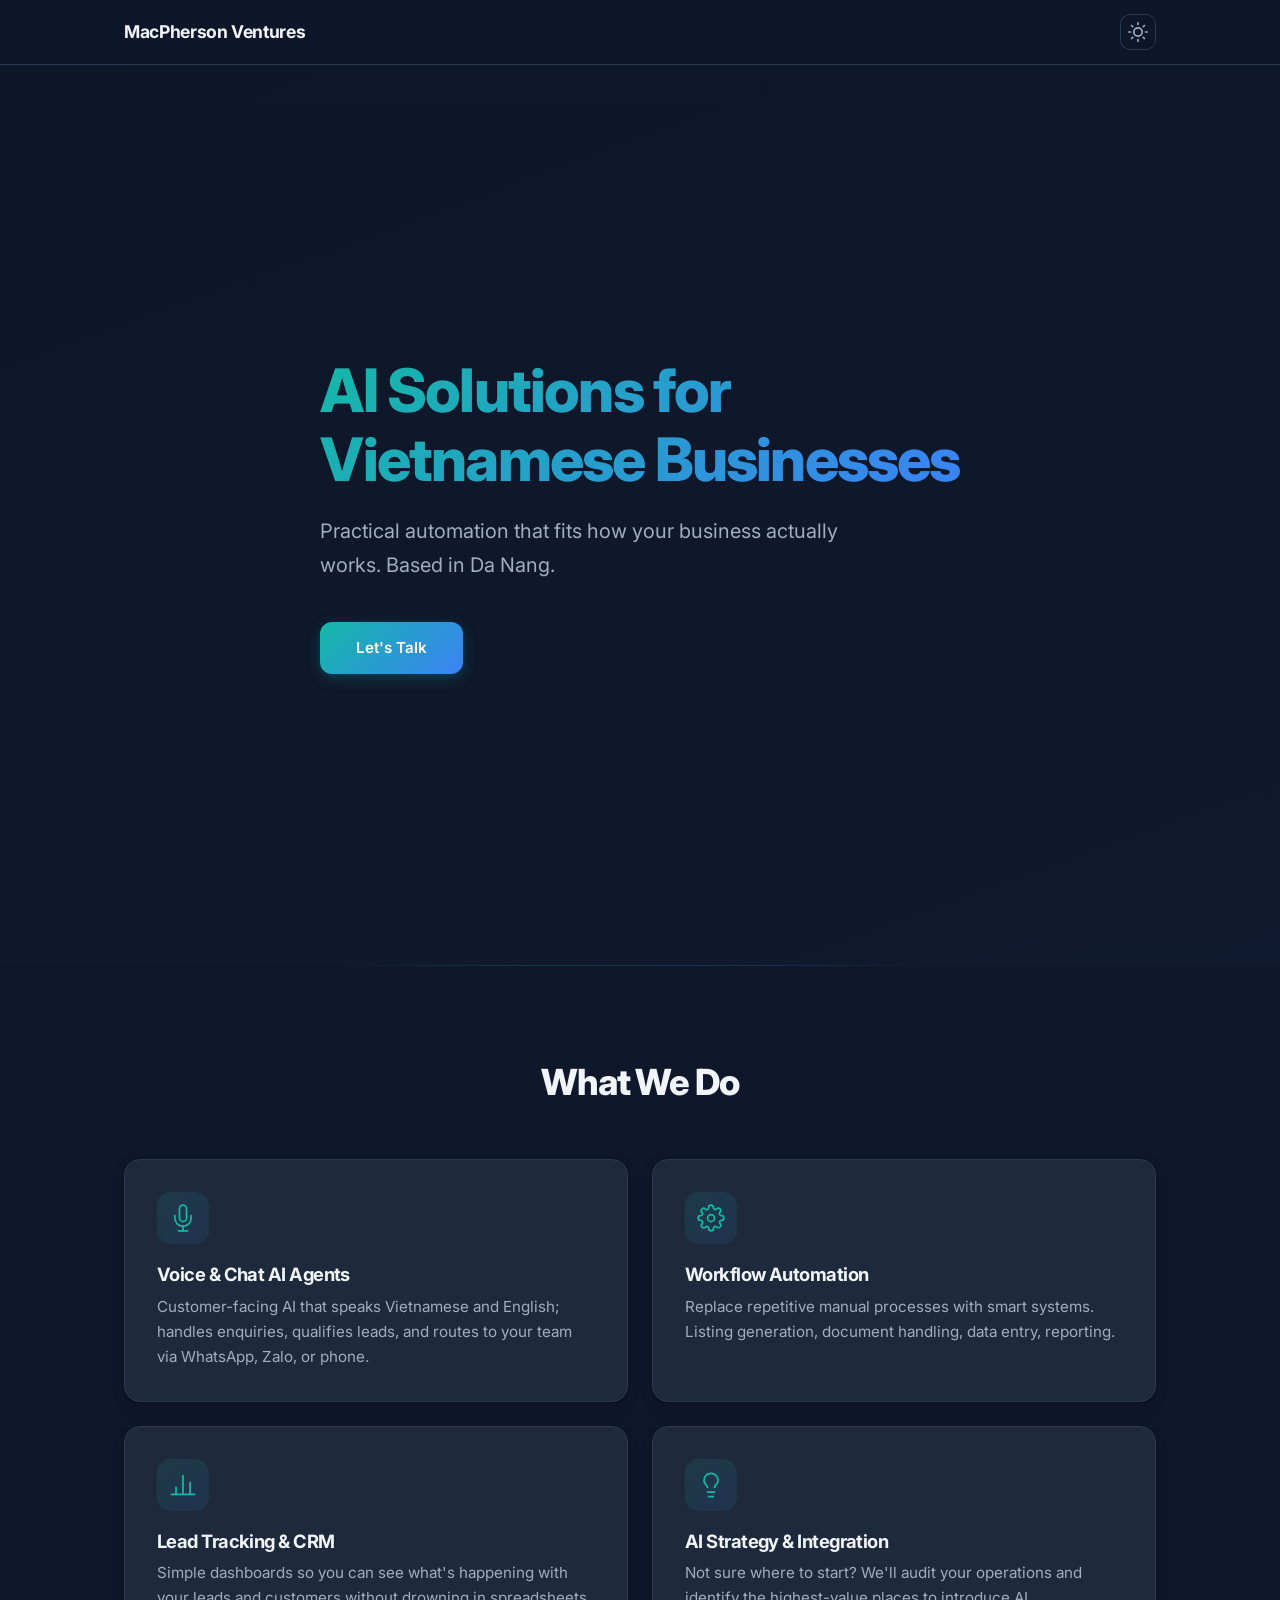
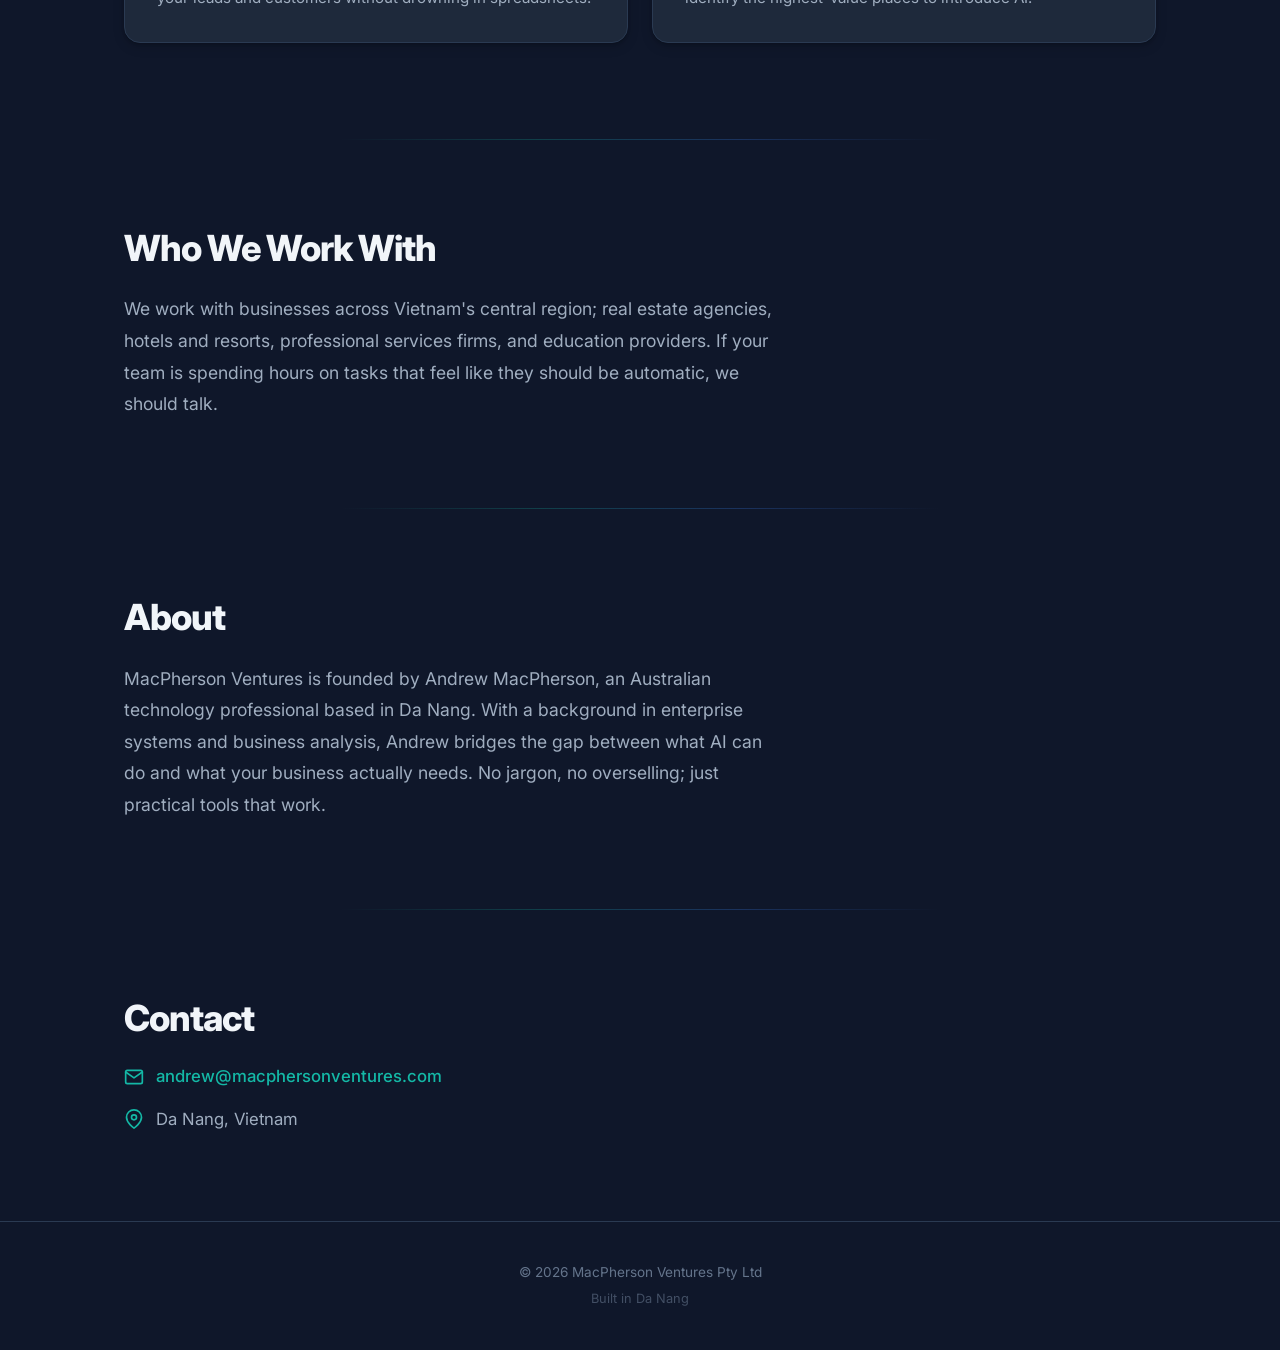
==== commit a4005712: "Add hero background image with gradient overlay and default to dark mode Dragon Bridge photo with th" ====
--- a/index.html
+++ b/index.html
@@ -1,5 +1,5 @@
 <!DOCTYPE html>
-<html lang="en" data-theme="light">
+<html lang="en" data-theme="dark">
 <head>
     <meta charset="UTF-8">
     <meta name="viewport" content="width=device-width, initial-scale=1.0">
@@ -31,6 +31,8 @@
     <main>
         <!-- Hero -->
         <section id="hero" class="hero">
+            <div class="hero-bg-image" aria-hidden="true"></div>
+            <div class="hero-overlay" aria-hidden="true"></div>
             <div class="hero-grid"></div>
             <div class="container hero-content">
                 <h1 class="fade-in">AI Solutions for<br>Vietnamese Businesses</h1>
--- a/css/styles.css
+++ b/css/styles.css
@@ -161,9 +161,42 @@
     transition: background 0.4s ease;
 }
 
+.hero-bg-image {
+    position: absolute;
+    inset: 0;
+    background: url('../website-hero-dragon-bridge.png') center/cover no-repeat;
+    z-index: 0;
+}
+
+.hero-overlay {
+    position: absolute;
+    inset: 0;
+    z-index: 1;
+    transition: background 0.4s ease;
+}
+
+[data-theme="light"] .hero-overlay,
+:root .hero-overlay {
+    background: linear-gradient(
+        to bottom,
+        rgba(250,250,250,0.8),
+        rgba(250,250,250,0.6)
+    );
+}
+
+[data-theme="dark"] .hero-overlay {
+    background: linear-gradient(
+        to bottom,
+        rgba(15,23,42,0.85),
+        rgba(15,23,42,0.6)
+    );
+}
+
 .hero-grid {
     position: absolute;
     inset: 0;
+    z-index: 2;
+    opacity: 0.12;
     background-image:
         linear-gradient(var(--grid-color) 1px, transparent 1px),
         linear-gradient(90deg, var(--grid-color) 1px, transparent 1px);
@@ -173,6 +206,11 @@
     animation: gridDrift 20s linear infinite;
 }
 
+[data-theme="light"] .hero-grid,
+:root .hero-grid {
+    opacity: 0.1;
+}
+
 @keyframes gridDrift {
     0% { transform: translate(0, 0); }
     100% { transform: translate(60px, 60px); }
@@ -180,7 +218,7 @@
 
 .hero-content {
     position: relative;
-    z-index: 1;
+    z-index: 3;
     padding: 2rem 1.5rem;
 }
 
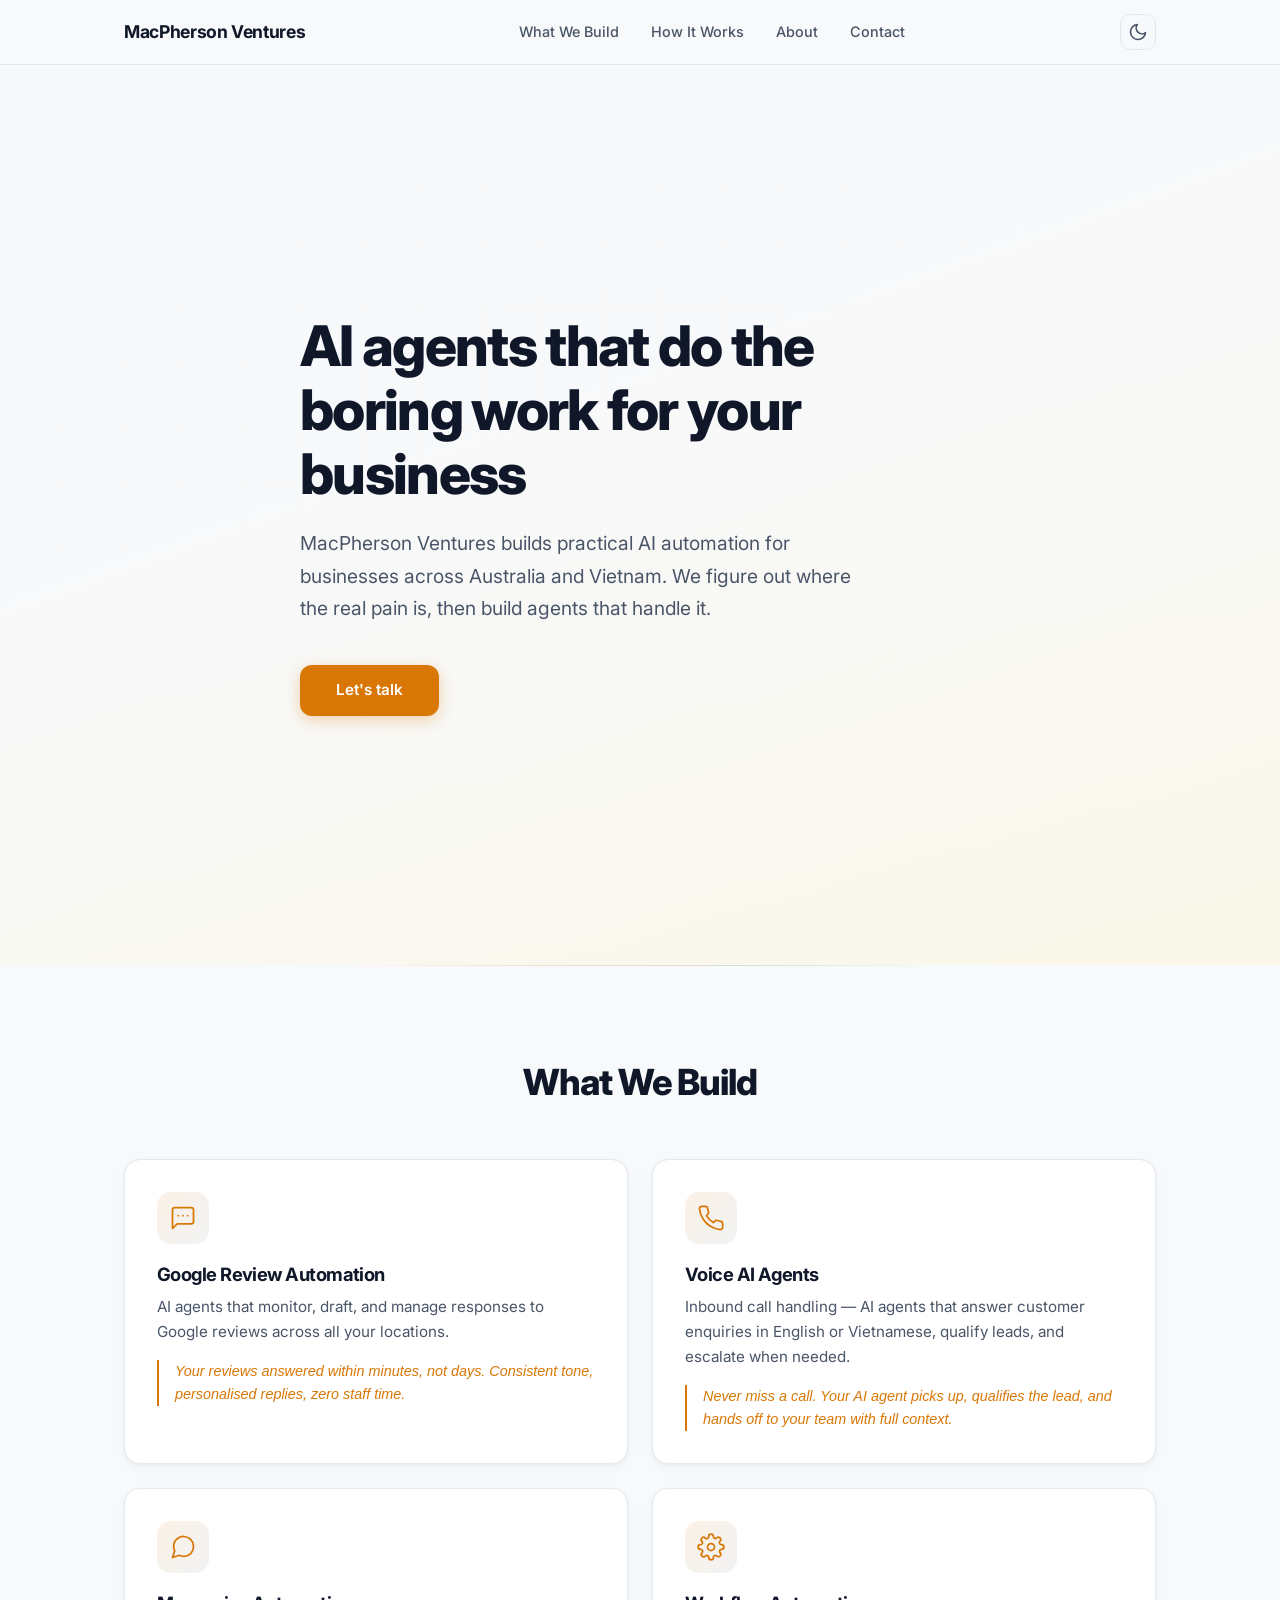
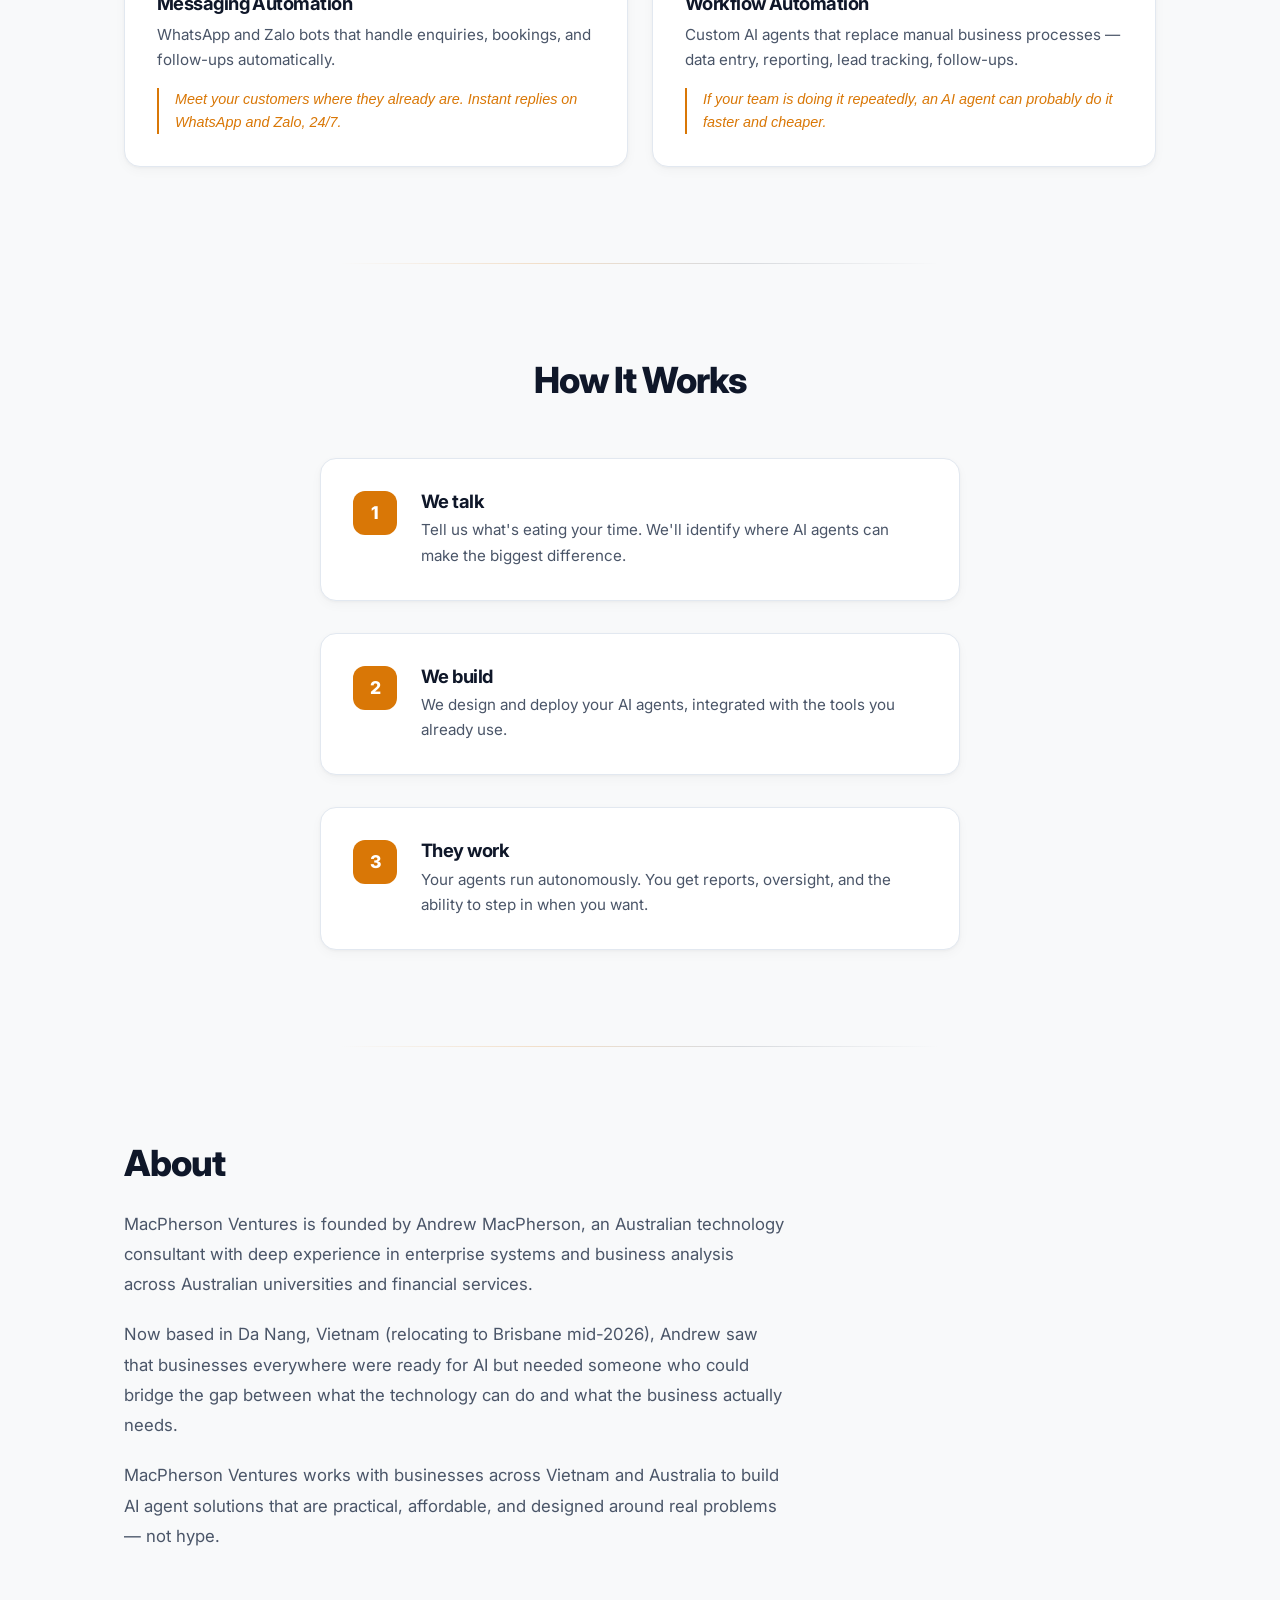
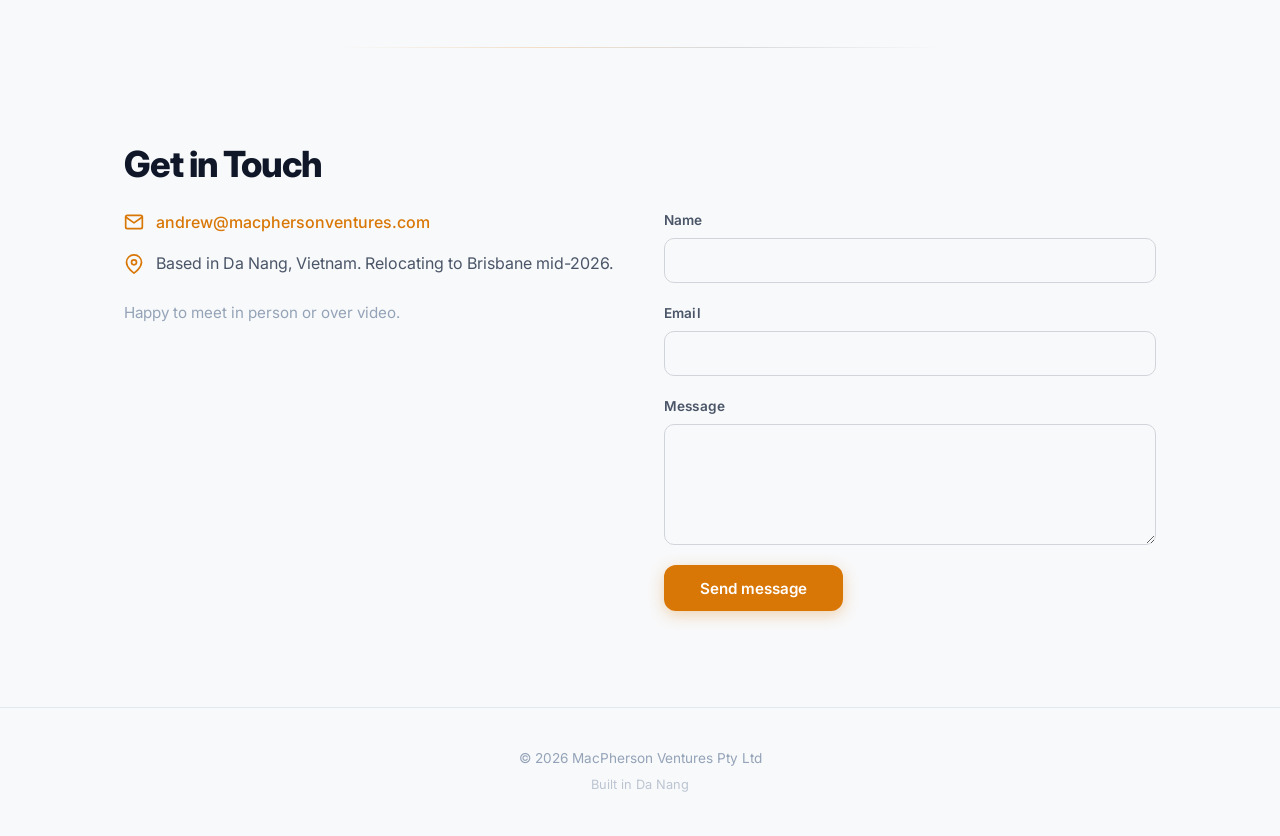
==== commit 46039f13: "Redesign as AI consulting site with updated positioning and navy/amber palette Single-page layout wi" ====
--- a/index.html
+++ b/index.html
@@ -1,10 +1,10 @@
 <!DOCTYPE html>
-<html lang="en" data-theme="dark">
+<html lang="en">
 <head>
     <meta charset="UTF-8">
     <meta name="viewport" content="width=device-width, initial-scale=1.0">
-    <meta name="description" content="MacPherson Ventures — AI solutions for Vietnamese businesses. Practical automation that fits how your business actually works. Based in Da Nang.">
-    <title>MacPherson Ventures</title>
+    <meta name="description" content="MacPherson Ventures builds practical AI automation for businesses across Australia and Vietnam. AI agents for reviews, calls, messaging, and workflow automation.">
+    <title>MacPherson Ventures — AI Agents for Business</title>
     <link rel="icon" type="image/svg+xml" href="favicon.svg">
     <link rel="preconnect" href="https://fonts.googleapis.com">
     <link rel="preconnect" href="https://fonts.gstatic.com" crossorigin>
@@ -15,7 +15,18 @@
     <header>
         <nav class="container">
             <a href="#" class="logo">MacPherson Ventures</a>
+            <div class="nav-links">
+                <a href="#services">What We Build</a>
+                <a href="#how-it-works">How It Works</a>
+                <a href="#about">About</a>
+                <a href="#contact">Contact</a>
+            </div>
             <div class="nav-right">
+                <button class="mobile-menu-btn" aria-label="Toggle menu">
+                    <span></span>
+                    <span></span>
+                    <span></span>
+                </button>
                 <button class="theme-toggle" aria-label="Toggle dark mode">
                     <svg class="icon-sun" width="20" height="20" viewBox="0 0 24 24" fill="none" stroke="currentColor" stroke-width="2" stroke-linecap="round" stroke-linejoin="round">
                         <circle cx="12" cy="12" r="5"/><line x1="12" y1="1" x2="12" y2="3"/><line x1="12" y1="21" x2="12" y2="23"/><line x1="4.22" y1="4.22" x2="5.64" y2="5.64"/><line x1="18.36" y1="18.36" x2="19.78" y2="19.78"/><line x1="1" y1="12" x2="3" y2="12"/><line x1="21" y1="12" x2="23" y2="12"/><line x1="4.22" y1="19.78" x2="5.64" y2="18.36"/><line x1="18.36" y1="5.64" x2="19.78" y2="4.22"/>
@@ -26,6 +37,12 @@
                 </button>
             </div>
         </nav>
+        <div class="mobile-nav">
+            <a href="#services">What We Build</a>
+            <a href="#how-it-works">How It Works</a>
+            <a href="#about">About</a>
+            <a href="#contact">Contact</a>
+        </div>
     </header>
 
     <main>
@@ -35,46 +52,50 @@
             <div class="hero-overlay" aria-hidden="true"></div>
             <div class="hero-grid"></div>
             <div class="container hero-content">
-                <h1 class="fade-in">AI Solutions for<br>Vietnamese Businesses</h1>
-                <p class="hero-subtitle fade-in">Practical automation that fits how your business actually works. Based in Da Nang.</p>
-                <a href="mailto:andrew@macphersonventures.com" class="btn btn-primary fade-in">Let's Talk</a>
+                <h1 class="fade-in">AI agents that do the boring work for your business</h1>
+                <p class="hero-subtitle fade-in">MacPherson Ventures builds practical AI automation for businesses across Australia and Vietnam. We figure out where the real pain is, then build agents that handle it.</p>
+                <a href="#contact" class="btn btn-primary fade-in">Let's talk</a>
             </div>
         </section>
 
         <div class="section-divider"></div>
 
-        <!-- What We Do -->
+        <!-- What We Build -->
         <section id="services" class="services">
             <div class="container">
-                <h2 class="fade-in">What We Do</h2>
+                <h2 class="fade-in">What We Build</h2>
                 <div class="card-grid">
                     <div class="card fade-in">
                         <div class="card-icon">
-                            <svg width="28" height="28" viewBox="0 0 24 24" fill="none" stroke="currentColor" stroke-width="1.5" stroke-linecap="round" stroke-linejoin="round"><path d="M12 1a3 3 0 0 0-3 3v8a3 3 0 0 0 6 0V4a3 3 0 0 0-3-3z"/><path d="M19 10v2a7 7 0 0 1-14 0v-2"/><line x1="12" y1="19" x2="12" y2="23"/><line x1="8" y1="23" x2="16" y2="23"/></svg>
+                            <svg width="28" height="28" viewBox="0 0 24 24" fill="none" stroke="currentColor" stroke-width="1.5" stroke-linecap="round" stroke-linejoin="round"><path d="M21 15a2 2 0 0 1-2 2H7l-4 4V5a2 2 0 0 1 2-2h14a2 2 0 0 1 2 2z"/><path d="M8 10h.01"/><path d="M12 10h.01"/><path d="M16 10h.01"/></svg>
                         </div>
-                        <h3>Voice & Chat AI Agents</h3>
-                        <p>Customer-facing AI that speaks Vietnamese and English; handles enquiries, qualifies leads, and routes to your team via WhatsApp, Zalo, or phone.</p>
+                        <h3>Google Review Automation</h3>
+                        <p class="card-desc">AI agents that monitor, draft, and manage responses to Google reviews across all your locations.</p>
+                        <p class="card-quote">Your reviews answered within minutes, not days. Consistent tone, personalised replies, zero staff time.</p>
+                    </div>
+                    <div class="card fade-in">
+                        <div class="card-icon">
+                            <svg width="28" height="28" viewBox="0 0 24 24" fill="none" stroke="currentColor" stroke-width="1.5" stroke-linecap="round" stroke-linejoin="round"><path d="M22 16.92v3a2 2 0 0 1-2.18 2 19.79 19.79 0 0 1-8.63-3.07 19.5 19.5 0 0 1-6-6 19.79 19.79 0 0 1-3.07-8.67A2 2 0 0 1 4.11 2h3a2 2 0 0 1 2 1.72c.127.96.361 1.903.7 2.81a2 2 0 0 1-.45 2.11L8.09 9.91a16 16 0 0 0 6 6l1.27-1.27a2 2 0 0 1 2.11-.45c.907.339 1.85.573 2.81.7A2 2 0 0 1 22 16.92z"/></svg>
+                        </div>
+                        <h3>Voice AI Agents</h3>
+                        <p class="card-desc">Inbound call handling — AI agents that answer customer enquiries in English or Vietnamese, qualify leads, and escalate when needed.</p>
+                        <p class="card-quote">Never miss a call. Your AI agent picks up, qualifies the lead, and hands off to your team with full context.</p>
+                    </div>
+                    <div class="card fade-in">
+                        <div class="card-icon">
+                            <svg width="28" height="28" viewBox="0 0 24 24" fill="none" stroke="currentColor" stroke-width="1.5" stroke-linecap="round" stroke-linejoin="round"><path d="M21 11.5a8.38 8.38 0 0 1-.9 3.8 8.5 8.5 0 0 1-7.6 4.7 8.38 8.38 0 0 1-3.8-.9L3 21l1.9-5.7a8.38 8.38 0 0 1-.9-3.8 8.5 8.5 0 0 1 4.7-7.6 8.38 8.38 0 0 1 3.8-.9h.5a8.48 8.48 0 0 1 8 8v.5z"/></svg>
+                        </div>
+                        <h3>Messaging Automation</h3>
+                        <p class="card-desc">WhatsApp and Zalo bots that handle enquiries, bookings, and follow-ups automatically.</p>
+                        <p class="card-quote">Meet your customers where they already are. Instant replies on WhatsApp and Zalo, 24/7.</p>
                     </div>
                     <div class="card fade-in">
                         <div class="card-icon">
                             <svg width="28" height="28" viewBox="0 0 24 24" fill="none" stroke="currentColor" stroke-width="1.5" stroke-linecap="round" stroke-linejoin="round"><circle cx="12" cy="12" r="3"/><path d="M19.4 15a1.65 1.65 0 0 0 .33 1.82l.06.06a2 2 0 0 1-2.83 2.83l-.06-.06a1.65 1.65 0 0 0-1.82-.33 1.65 1.65 0 0 0-1 1.51V21a2 2 0 0 1-4 0v-.09A1.65 1.65 0 0 0 9 19.4a1.65 1.65 0 0 0-1.82.33l-.06.06a2 2 0 0 1-2.83-2.83l.06-.06A1.65 1.65 0 0 0 4.68 15a1.65 1.65 0 0 0-1.51-1H3a2 2 0 0 1 0-4h.09A1.65 1.65 0 0 0 4.6 9a1.65 1.65 0 0 0-.33-1.82l-.06-.06a2 2 0 0 1 2.83-2.83l.06.06A1.65 1.65 0 0 0 9 4.68a1.65 1.65 0 0 0 1-1.51V3a2 2 0 0 1 4 0v.09a1.65 1.65 0 0 0 1 1.51 1.65 1.65 0 0 0 1.82-.33l.06-.06a2 2 0 0 1 2.83 2.83l-.06.06A1.65 1.65 0 0 0 19.4 9a1.65 1.65 0 0 0 1.51 1H21a2 2 0 0 1 0 4h-.09a1.65 1.65 0 0 0-1.51 1z"/></svg>
                         </div>
                         <h3>Workflow Automation</h3>
-                        <p>Replace repetitive manual processes with smart systems. Listing generation, document handling, data entry, reporting.</p>
-                    </div>
-                    <div class="card fade-in">
-                        <div class="card-icon">
-                            <svg width="28" height="28" viewBox="0 0 24 24" fill="none" stroke="currentColor" stroke-width="1.5" stroke-linecap="round" stroke-linejoin="round"><line x1="18" y1="20" x2="18" y2="10"/><line x1="12" y1="20" x2="12" y2="4"/><line x1="6" y1="20" x2="6" y2="14"/><line x1="2" y1="20" x2="22" y2="20"/></svg>
-                        </div>
-                        <h3>Lead Tracking & CRM</h3>
-                        <p>Simple dashboards so you can see what's happening with your leads and customers without drowning in spreadsheets.</p>
-                    </div>
-                    <div class="card fade-in">
-                        <div class="card-icon">
-                            <svg width="28" height="28" viewBox="0 0 24 24" fill="none" stroke="currentColor" stroke-width="1.5" stroke-linecap="round" stroke-linejoin="round"><path d="M9 18h6"/><path d="M10 22h4"/><path d="M15.09 14c.18-.98.65-1.74 1.41-2.5A4.65 4.65 0 0 0 18 8 6 6 0 0 0 6 8c0 1 .23 2.23 1.5 3.5A4.61 4.61 0 0 1 8.91 14"/></svg>
-                        </div>
-                        <h3>AI Strategy & Integration</h3>
-                        <p>Not sure where to start? We'll audit your operations and identify the highest-value places to introduce AI.</p>
+                        <p class="card-desc">Custom AI agents that replace manual business processes — data entry, reporting, lead tracking, follow-ups.</p>
+                        <p class="card-quote">If your team is doing it repeatedly, an AI agent can probably do it faster and cheaper.</p>
                     </div>
                 </div>
             </div>
@@ -82,11 +103,33 @@
 
         <div class="section-divider"></div>
 
-        <!-- Who We Work With -->
-        <section id="clients" class="clients">
+        <!-- How It Works -->
+        <section id="how-it-works" class="how-it-works">
             <div class="container">
-                <h2 class="fade-in">Who We Work With</h2>
-                <p class="fade-in">We work with businesses across Vietnam's central region; real estate agencies, hotels and resorts, professional services firms, and education providers. If your team is spending hours on tasks that feel like they should be automatic, we should talk.</p>
+                <h2 class="fade-in">How It Works</h2>
+                <div class="steps">
+                    <div class="step fade-in">
+                        <div class="step-number">1</div>
+                        <div class="step-content">
+                            <h3>We talk</h3>
+                            <p>Tell us what's eating your time. We'll identify where AI agents can make the biggest difference.</p>
+                        </div>
+                    </div>
+                    <div class="step fade-in">
+                        <div class="step-number">2</div>
+                        <div class="step-content">
+                            <h3>We build</h3>
+                            <p>We design and deploy your AI agents, integrated with the tools you already use.</p>
+                        </div>
+                    </div>
+                    <div class="step fade-in">
+                        <div class="step-number">3</div>
+                        <div class="step-content">
+                            <h3>They work</h3>
+                            <p>Your agents run autonomously. You get reports, oversight, and the ability to step in when you want.</p>
+                        </div>
+                    </div>
+                </div>
             </div>
         </section>
 
@@ -96,7 +139,11 @@
         <section id="about" class="about">
             <div class="container">
                 <h2 class="fade-in">About</h2>
-                <p class="fade-in">MacPherson Ventures is founded by Andrew MacPherson, an Australian technology professional based in Da Nang. With a background in enterprise systems and business analysis, Andrew bridges the gap between what AI can do and what your business actually needs. No jargon, no overselling; just practical tools that work.</p>
+                <div class="about-text fade-in">
+                    <p>MacPherson Ventures is founded by Andrew MacPherson, an Australian technology consultant with deep experience in enterprise systems and business analysis across Australian universities and financial services.</p>
+                    <p>Now based in Da Nang, Vietnam (relocating to Brisbane mid-2026), Andrew saw that businesses everywhere were ready for AI but needed someone who could bridge the gap between what the technology can do and what the business actually needs.</p>
+                    <p>MacPherson Ventures works with businesses across Vietnam and Australia to build AI agent solutions that are practical, affordable, and designed around real problems — not hype.</p>
+                </div>
             </div>
         </section>
 
@@ -105,16 +152,34 @@
         <!-- Contact -->
         <section id="contact" class="contact">
             <div class="container">
-                <h2 class="fade-in">Contact</h2>
-                <div class="contact-details fade-in">
-                    <div class="contact-item">
-                        <svg width="20" height="20" viewBox="0 0 24 24" fill="none" stroke="currentColor" stroke-width="2" stroke-linecap="round" stroke-linejoin="round"><path d="M4 4h16c1.1 0 2 .9 2 2v12c0 1.1-.9 2-2 2H4c-1.1 0-2-.9-2-2V6c0-1.1.9-2 2-2z"/><polyline points="22,6 12,13 2,6"/></svg>
-                        <a href="mailto:andrew@macphersonventures.com">andrew@macphersonventures.com</a>
+                <h2 class="fade-in">Get in Touch</h2>
+                <div class="contact-layout fade-in">
+                    <div class="contact-info">
+                        <div class="contact-item">
+                            <svg width="20" height="20" viewBox="0 0 24 24" fill="none" stroke="currentColor" stroke-width="2" stroke-linecap="round" stroke-linejoin="round"><path d="M4 4h16c1.1 0 2 .9 2 2v12c0 1.1-.9 2-2 2H4c-1.1 0-2-.9-2-2V6c0-1.1.9-2 2-2z"/><polyline points="22,6 12,13 2,6"/></svg>
+                            <a href="mailto:andrew@macphersonventures.com">andrew@macphersonventures.com</a>
+                        </div>
+                        <div class="contact-item">
+                            <svg width="20" height="20" viewBox="0 0 24 24" fill="none" stroke="currentColor" stroke-width="2" stroke-linecap="round" stroke-linejoin="round"><path d="M21 10c0 7-9 13-9 13s-9-6-9-13a9 9 0 0 1 18 0z"/><circle cx="12" cy="10" r="3"/></svg>
+                            <span>Based in Da Nang, Vietnam. Relocating to Brisbane mid-2026.</span>
+                        </div>
+                        <p class="contact-note">Happy to meet in person or over video.</p>
                     </div>
-                    <div class="contact-item">
-                        <svg width="20" height="20" viewBox="0 0 24 24" fill="none" stroke="currentColor" stroke-width="2" stroke-linecap="round" stroke-linejoin="round"><path d="M21 10c0 7-9 13-9 13s-9-6-9-13a9 9 0 0 1 18 0z"/><circle cx="12" cy="10" r="3"/></svg>
-                        <span>Da Nang, Vietnam</span>
-                    </div>
+                    <form class="contact-form" id="contact-form">
+                        <div class="form-group">
+                            <label for="name">Name</label>
+                            <input type="text" id="name" name="name" required>
+                        </div>
+                        <div class="form-group">
+                            <label for="email">Email</label>
+                            <input type="email" id="email" name="email" required>
+                        </div>
+                        <div class="form-group">
+                            <label for="message">Message</label>
+                            <textarea id="message" name="message" rows="5" required></textarea>
+                        </div>
+                        <button type="submit" class="btn btn-primary">Send message</button>
+                    </form>
                 </div>
             </div>
         </section>
--- a/css/styles.css
+++ b/css/styles.css
@@ -8,45 +8,55 @@
 /* === Theme Variables === */
 :root,
 [data-theme="light"] {
-    --bg-primary: #fafafa;
+    --bg-primary: #f8f9fa;
     --bg-secondary: #ffffff;
     --bg-card: #ffffff;
-    --text-primary: #1a1a2e;
-    --text-secondary: #555770;
+    --text-primary: #0f1729;
+    --text-secondary: #4a5568;
     --text-muted: #94a3b8;
-    --accent-start: #0D9488;
-    --accent-end: #1E40AF;
-    --gradient: linear-gradient(135deg, #0D9488, #1E40AF);
-    --gradient-subtle: linear-gradient(135deg, rgba(13,148,136,0.06), rgba(30,64,175,0.06));
-    --border: #e8e8ee;
+    --accent: #d97706;
+    --accent-hover: #b45309;
+    --accent-subtle: rgba(217, 119, 6, 0.08);
+    --accent-glow: rgba(217, 119, 6, 0.3);
+    --navy: #1e293b;
+    --border: #e2e8f0;
     --shadow: 0 1px 3px rgba(0,0,0,0.04), 0 4px 12px rgba(0,0,0,0.03);
     --shadow-hover: 0 4px 16px rgba(0,0,0,0.08), 0 8px 32px rgba(0,0,0,0.04);
-    --nav-bg: rgba(250, 250, 250, 0.85);
-    --hero-bg: linear-gradient(160deg, #f0fdfa 0%, #fafafa 40%, #eff6ff 100%);
-    --grid-color: rgba(13, 148, 136, 0.07);
-    --divider: linear-gradient(90deg, transparent, rgba(13,148,136,0.2), rgba(30,64,175,0.2), transparent);
-    --card-icon-bg: linear-gradient(135deg, rgba(13,148,136,0.1), rgba(30,64,175,0.08));
+    --nav-bg: rgba(248, 249, 250, 0.88);
+    --hero-bg: linear-gradient(160deg, #f1f5f9 0%, #f8f9fa 40%, #fef3c7 100%);
+    --grid-color: rgba(217, 119, 6, 0.06);
+    --divider: linear-gradient(90deg, transparent, rgba(217,119,6,0.2), rgba(30,41,59,0.15), transparent);
+    --card-icon-bg: linear-gradient(135deg, rgba(217,119,6,0.1), rgba(30,41,59,0.06));
+    --step-bg: #ffffff;
+    --form-bg: #ffffff;
+    --input-bg: #f8f9fa;
+    --input-border: #d1d5db;
 }
 
 [data-theme="dark"] {
-    --bg-primary: #0F172A;
-    --bg-secondary: #0F172A;
-    --bg-card: #1E293B;
+    --bg-primary: #0b1120;
+    --bg-secondary: #0b1120;
+    --bg-card: #141d30;
     --text-primary: #f1f5f9;
-    --text-secondary: #a0aec0;
+    --text-secondary: #94a3b8;
     --text-muted: #64748b;
-    --accent-start: #14b8a6;
-    --accent-end: #3B82F6;
-    --gradient: linear-gradient(135deg, #14b8a6, #3B82F6);
-    --gradient-subtle: linear-gradient(135deg, rgba(20,184,166,0.08), rgba(59,130,246,0.08));
-    --border: #2a3a52;
-    --shadow: 0 1px 3px rgba(0,0,0,0.2), 0 4px 12px rgba(0,0,0,0.15);
-    --shadow-hover: 0 4px 16px rgba(0,0,0,0.3), 0 8px 32px rgba(0,0,0,0.2);
-    --nav-bg: rgba(15, 23, 42, 0.85);
-    --hero-bg: linear-gradient(160deg, #0c1a2e 0%, #0F172A 40%, #111d36 100%);
-    --grid-color: rgba(20, 184, 166, 0.05);
-    --divider: linear-gradient(90deg, transparent, rgba(20,184,166,0.25), rgba(59,130,246,0.25), transparent);
-    --card-icon-bg: linear-gradient(135deg, rgba(20,184,166,0.12), rgba(59,130,246,0.1));
+    --accent: #f59e0b;
+    --accent-hover: #fbbf24;
+    --accent-subtle: rgba(245, 158, 11, 0.1);
+    --accent-glow: rgba(245, 158, 11, 0.25);
+    --navy: #1e293b;
+    --border: #1e293b;
+    --shadow: 0 1px 3px rgba(0,0,0,0.3), 0 4px 12px rgba(0,0,0,0.2);
+    --shadow-hover: 0 4px 16px rgba(0,0,0,0.4), 0 8px 32px rgba(0,0,0,0.25);
+    --nav-bg: rgba(11, 17, 32, 0.88);
+    --hero-bg: linear-gradient(160deg, #0b1120 0%, #0f172a 40%, #1a1a2e 100%);
+    --grid-color: rgba(245, 158, 11, 0.04);
+    --divider: linear-gradient(90deg, transparent, rgba(245,158,11,0.2), rgba(30,41,59,0.3), transparent);
+    --card-icon-bg: linear-gradient(135deg, rgba(245,158,11,0.12), rgba(30,41,59,0.15));
+    --step-bg: #141d30;
+    --form-bg: #141d30;
+    --input-bg: #1a2540;
+    --input-border: #2a3a52;
 }
 
 /* === Typography === */
@@ -72,14 +82,18 @@
     letter-spacing: -0.03em;
 }
 
-h1 { font-size: clamp(2.5rem, 6vw, 3.75rem); }
+h1 { font-size: clamp(2.25rem, 5.5vw, 3.5rem); }
 h2 { font-size: clamp(1.6rem, 3.5vw, 2.25rem); margin-bottom: 1.5rem; }
 h3 { font-size: 1.15rem; font-weight: 700; margin-bottom: 0.5rem; }
 
 a {
-    color: var(--accent-start);
+    color: var(--accent);
     text-decoration: none;
     transition: color 0.2s ease;
+}
+
+a:hover {
+    color: var(--accent-hover);
 }
 
 .container {
@@ -116,12 +130,77 @@
 }
 
 .logo:hover {
-    color: var(--accent-start);
+    color: var(--accent);
+}
+
+.nav-links {
+    display: flex;
+    align-items: center;
+    gap: 2rem;
+}
+
+.nav-links a {
+    color: var(--text-secondary);
+    font-size: 0.9rem;
+    font-weight: 500;
+    transition: color 0.2s ease;
+}
+
+.nav-links a:hover {
+    color: var(--accent);
 }
 
 .nav-right {
     display: flex;
     align-items: center;
+    gap: 0.75rem;
+}
+
+/* === Mobile Menu Button === */
+.mobile-menu-btn {
+    display: none;
+    flex-direction: column;
+    justify-content: center;
+    gap: 5px;
+    width: 36px;
+    height: 36px;
+    background: none;
+    border: 1px solid var(--border);
+    border-radius: 10px;
+    cursor: pointer;
+    padding: 8px;
+}
+
+.mobile-menu-btn span {
+    display: block;
+    height: 2px;
+    background: var(--text-secondary);
+    border-radius: 2px;
+    transition: transform 0.2s ease, opacity 0.2s ease;
+}
+
+.mobile-nav {
+    display: none;
+    flex-direction: column;
+    padding: 0.75rem 1.5rem 1rem;
+    border-bottom: 1px solid var(--border);
+    background: var(--nav-bg);
+}
+
+.mobile-nav a {
+    color: var(--text-secondary);
+    font-size: 0.95rem;
+    font-weight: 500;
+    padding: 0.6rem 0;
+    transition: color 0.2s ease;
+}
+
+.mobile-nav a:hover {
+    color: var(--accent);
+}
+
+.mobile-nav.open {
+    display: flex;
 }
 
 /* === Theme Toggle === */
@@ -140,8 +219,8 @@
 }
 
 .theme-toggle:hover {
-    border-color: var(--accent-start);
-    color: var(--accent-start);
+    border-color: var(--accent);
+    color: var(--accent);
     transform: scale(1.05);
 }
 
@@ -179,16 +258,16 @@
 :root .hero-overlay {
     background: linear-gradient(
         to bottom,
-        rgba(250,250,250,0.8),
-        rgba(250,250,250,0.6)
+        rgba(248,249,250,0.82),
+        rgba(248,249,250,0.65)
     );
 }
 
 [data-theme="dark"] .hero-overlay {
     background: linear-gradient(
         to bottom,
-        rgba(15,23,42,0.85),
-        rgba(15,23,42,0.6)
+        rgba(11,17,32,0.88),
+        rgba(11,17,32,0.65)
     );
 }
 
@@ -223,19 +302,16 @@
 }
 
 .hero h1 {
-    background: var(--gradient);
-    -webkit-background-clip: text;
-    background-clip: text;
-    -webkit-text-fill-color: transparent;
+    color: var(--text-primary);
     margin-bottom: 1.25rem;
-    max-width: 700px;
+    max-width: 680px;
 }
 
 .hero-subtitle {
-    font-size: clamp(1.05rem, 2vw, 1.25rem);
+    font-size: clamp(1.05rem, 2vw, 1.2rem);
     font-weight: 400;
     color: var(--text-secondary);
-    max-width: 520px;
+    max-width: 560px;
     margin-bottom: 2.5rem;
     line-height: 1.7;
 }
@@ -254,15 +330,16 @@
 }
 
 .btn-primary {
-    background: var(--gradient);
+    background: var(--accent);
     color: #ffffff;
-    box-shadow: 0 4px 15px rgba(13, 148, 136, 0.3), 0 2px 6px rgba(30, 64, 175, 0.15);
+    box-shadow: 0 4px 15px var(--accent-glow);
 }
 
 .btn-primary:hover {
     transform: scale(1.04);
     color: #ffffff;
-    box-shadow: 0 6px 24px rgba(13, 148, 136, 0.4), 0 4px 12px rgba(30, 64, 175, 0.25);
+    background: var(--accent-hover);
+    box-shadow: 0 6px 24px var(--accent-glow);
 }
 
 /* === Section Divider === */
@@ -301,7 +378,7 @@
 .card:hover {
     box-shadow: var(--shadow-hover);
     transform: translateY(-4px);
-    border-color: var(--accent-start);
+    border-color: var(--accent);
 }
 
 .card-icon {
@@ -313,7 +390,7 @@
     background: var(--card-icon-bg);
     border-radius: 14px;
     margin-bottom: 1.25rem;
-    color: var(--accent-start);
+    color: var(--accent);
     transition: transform 0.2s ease;
 }
 
@@ -325,46 +402,119 @@
     color: var(--text-primary);
 }
 
-.card p {
+.card-desc {
     color: var(--text-secondary);
     font-size: 0.95rem;
     line-height: 1.65;
-}
-
-/* === Clients === */
-.clients {
-    padding: 5.5rem 0;
-}
-
-.clients p {
-    color: var(--text-secondary);
+    margin-bottom: 1rem;
+}
+
+.card-quote {
+    color: var(--accent);
+    font-size: 0.9rem;
+    font-weight: 500;
+    font-style: italic;
+    line-height: 1.6;
+    padding-left: 1rem;
+    border-left: 2px solid var(--accent);
+}
+
+/* === How It Works === */
+.how-it-works {
+    padding: 6rem 0;
+}
+
+.how-it-works h2 {
+    text-align: center;
+    margin-bottom: 3.5rem;
+}
+
+.steps {
+    display: flex;
+    flex-direction: column;
+    gap: 2rem;
+    max-width: 640px;
+    margin: 0 auto;
+}
+
+.step {
+    display: flex;
+    align-items: flex-start;
+    gap: 1.5rem;
+    background: var(--step-bg);
+    border: 1px solid var(--border);
+    border-radius: 16px;
+    padding: 2rem;
+    box-shadow: var(--shadow);
+    transition: box-shadow 0.3s ease, transform 0.3s ease;
+}
+
+.step:hover {
+    box-shadow: var(--shadow-hover);
+    transform: translateY(-2px);
+}
+
+.step-number {
+    flex-shrink: 0;
+    width: 44px;
+    height: 44px;
+    display: flex;
+    align-items: center;
+    justify-content: center;
+    background: var(--accent);
+    color: #ffffff;
     font-size: 1.1rem;
-    line-height: 1.8;
-    max-width: 660px;
+    font-weight: 800;
+    border-radius: 12px;
+}
+
+.step-content h3 {
+    color: var(--text-primary);
+    margin-bottom: 0.35rem;
+}
+
+.step-content p {
+    color: var(--text-secondary);
+    font-size: 0.95rem;
+    line-height: 1.65;
 }
 
 /* === About === */
 .about {
-    padding: 5.5rem 0;
-}
-
-.about p {
-    color: var(--text-secondary);
-    font-size: 1.1rem;
+    padding: 6rem 0;
+}
+
+.about-text {
+    max-width: 660px;
+}
+
+.about-text p {
+    color: var(--text-secondary);
+    font-size: 1.05rem;
     line-height: 1.8;
-    max-width: 660px;
+    margin-bottom: 1.25rem;
+}
+
+.about-text p:last-child {
+    margin-bottom: 0;
 }
 
 /* === Contact === */
 .contact {
-    padding: 5.5rem 0;
-}
-
-.contact-details {
+    padding: 6rem 0;
+}
+
+.contact-layout {
+    display: grid;
+    grid-template-columns: 1fr 1fr;
+    gap: 3rem;
+    align-items: start;
+}
+
+.contact-info {
     display: flex;
     flex-direction: column;
     gap: 1rem;
-    margin-top: 0.5rem;
 }
 
 .contact-item {
@@ -372,21 +522,77 @@
     align-items: center;
     gap: 0.75rem;
     color: var(--text-secondary);
-    font-size: 1.05rem;
+    font-size: 1rem;
 }
 
 .contact-item svg {
-    color: var(--accent-start);
+    color: var(--accent);
     flex-shrink: 0;
 }
 
 .contact-item a {
     font-weight: 500;
-    transition: color 0.2s ease;
-}
-
-.contact-item a:hover {
-    color: var(--accent-end);
+}
+
+.contact-note {
+    color: var(--text-muted);
+    font-size: 0.95rem;
+    margin-top: 0.5rem;
+}
+
+/* === Contact Form === */
+.contact-form {
+    display: flex;
+    flex-direction: column;
+    gap: 1.25rem;
+}
+
+.form-group {
+    display: flex;
+    flex-direction: column;
+    gap: 0.4rem;
+}
+
+.form-group label {
+    font-size: 0.85rem;
+    font-weight: 600;
+    color: var(--text-secondary);
+    letter-spacing: 0.01em;
+}
+
+.form-group input,
+.form-group textarea {
+    font-family: 'Inter', sans-serif;
+    font-size: 0.95rem;
+    padding: 0.75rem 1rem;
+    background: var(--input-bg);
+    color: var(--text-primary);
+    border: 1px solid var(--input-border);
+    border-radius: 10px;
+    transition: border-color 0.2s ease, box-shadow 0.2s ease;
+    outline: none;
+}
+
+.form-group input:focus,
+.form-group textarea:focus {
+    border-color: var(--accent);
+    box-shadow: 0 0 0 3px var(--accent-subtle);
+}
+
+.form-group textarea {
+    resize: vertical;
+    min-height: 120px;
+}
+
+.contact-form .btn {
+    align-self: flex-start;
+}
+
+.form-success {
+    color: var(--accent);
+    font-weight: 500;
+    font-size: 0.95rem;
+    padding: 1rem 0;
 }
 
 /* === Footer === */
@@ -433,10 +639,7 @@
 }
 
 .page-header h1 {
-    background: var(--gradient);
-    -webkit-background-clip: text;
-    background-clip: text;
-    -webkit-text-fill-color: transparent;
+    color: var(--text-primary);
 }
 
 .page-header p {
@@ -486,16 +689,37 @@
         min-height: 85vh;
     }
 
+    .nav-links {
+        display: none;
+    }
+
+    .mobile-menu-btn {
+        display: flex;
+    }
+
     .card-grid {
         grid-template-columns: 1fr;
     }
 
+    .contact-layout {
+        grid-template-columns: 1fr;
+        gap: 2.5rem;
+    }
+
     .services,
-    .clients,
+    .how-it-works,
     .about,
     .contact {
         padding: 4rem 0;
     }
+
+    .steps {
+        gap: 1.25rem;
+    }
+
+    .step {
+        padding: 1.5rem;
+    }
 }
 
 @media (max-width: 480px) {
@@ -506,4 +730,9 @@
     .card {
         padding: 1.5rem;
     }
-}
+
+    .step {
+        flex-direction: column;
+        gap: 1rem;
+    }
+}
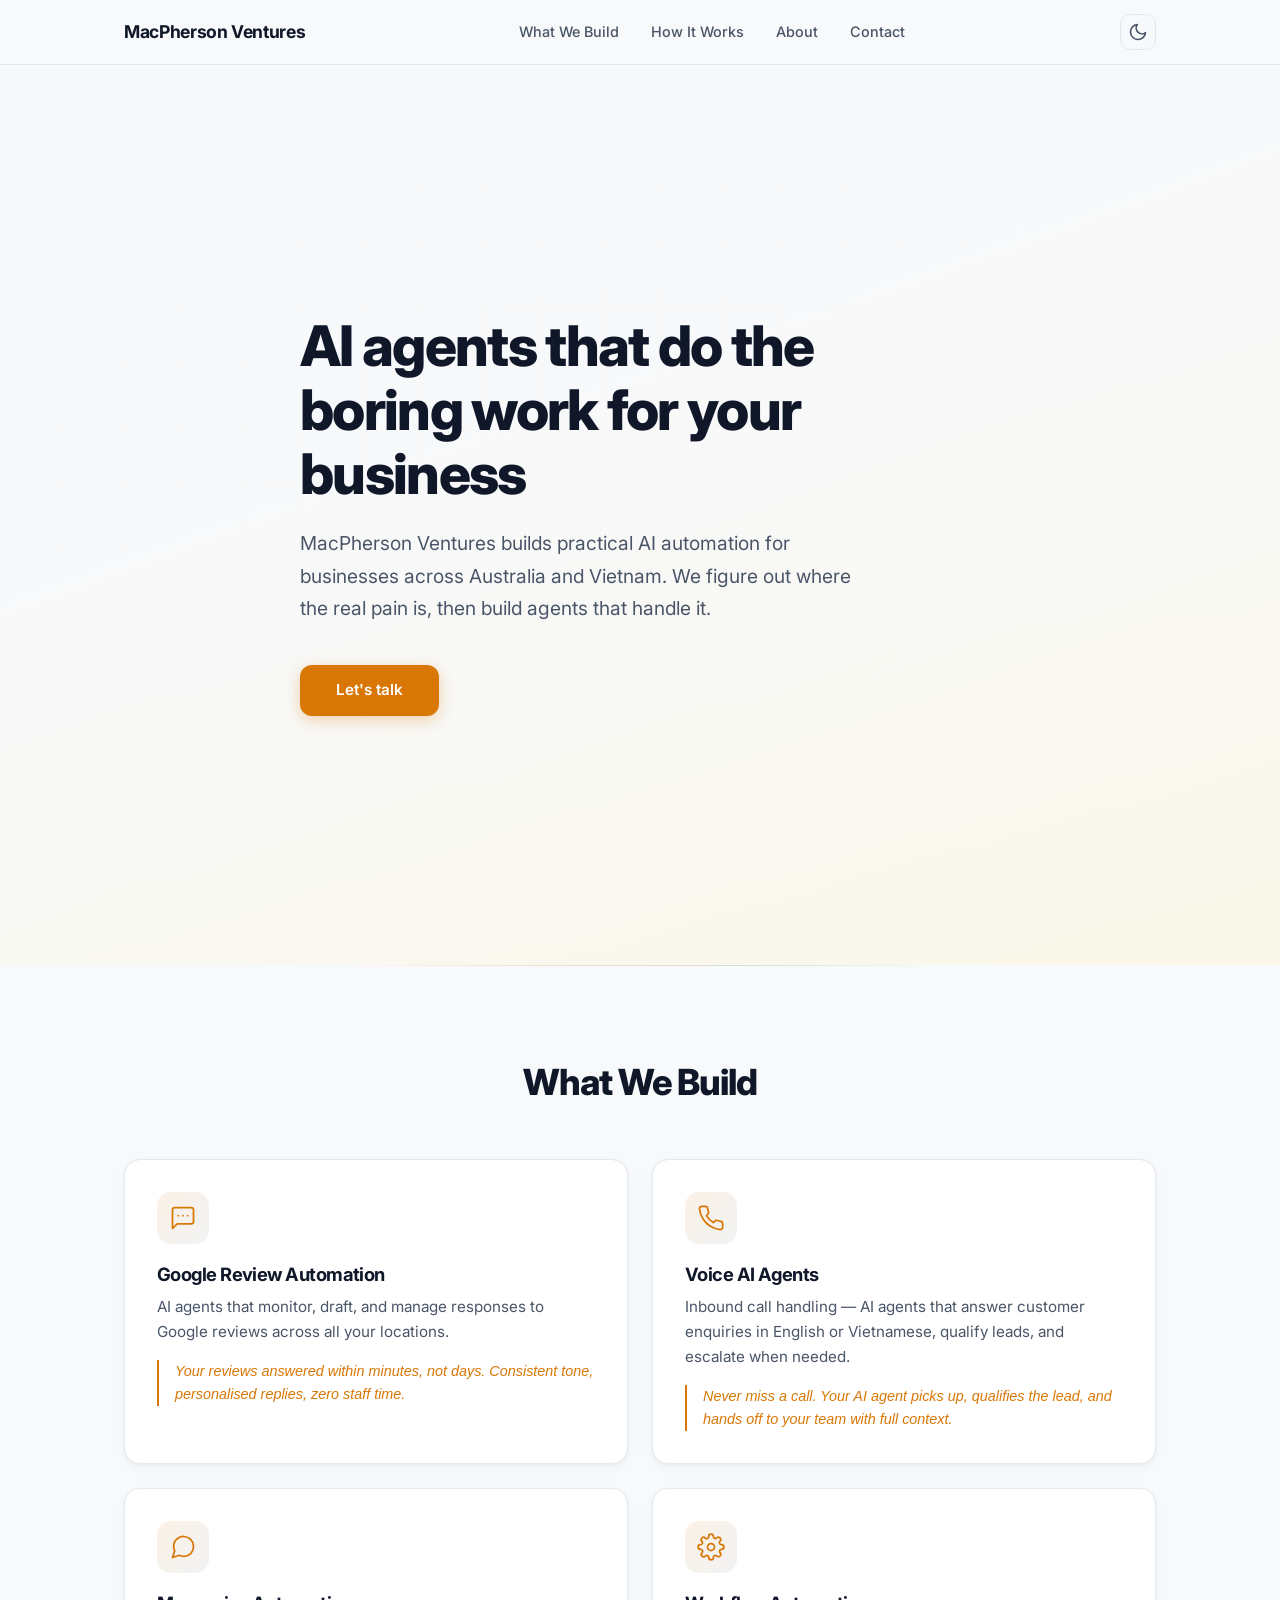
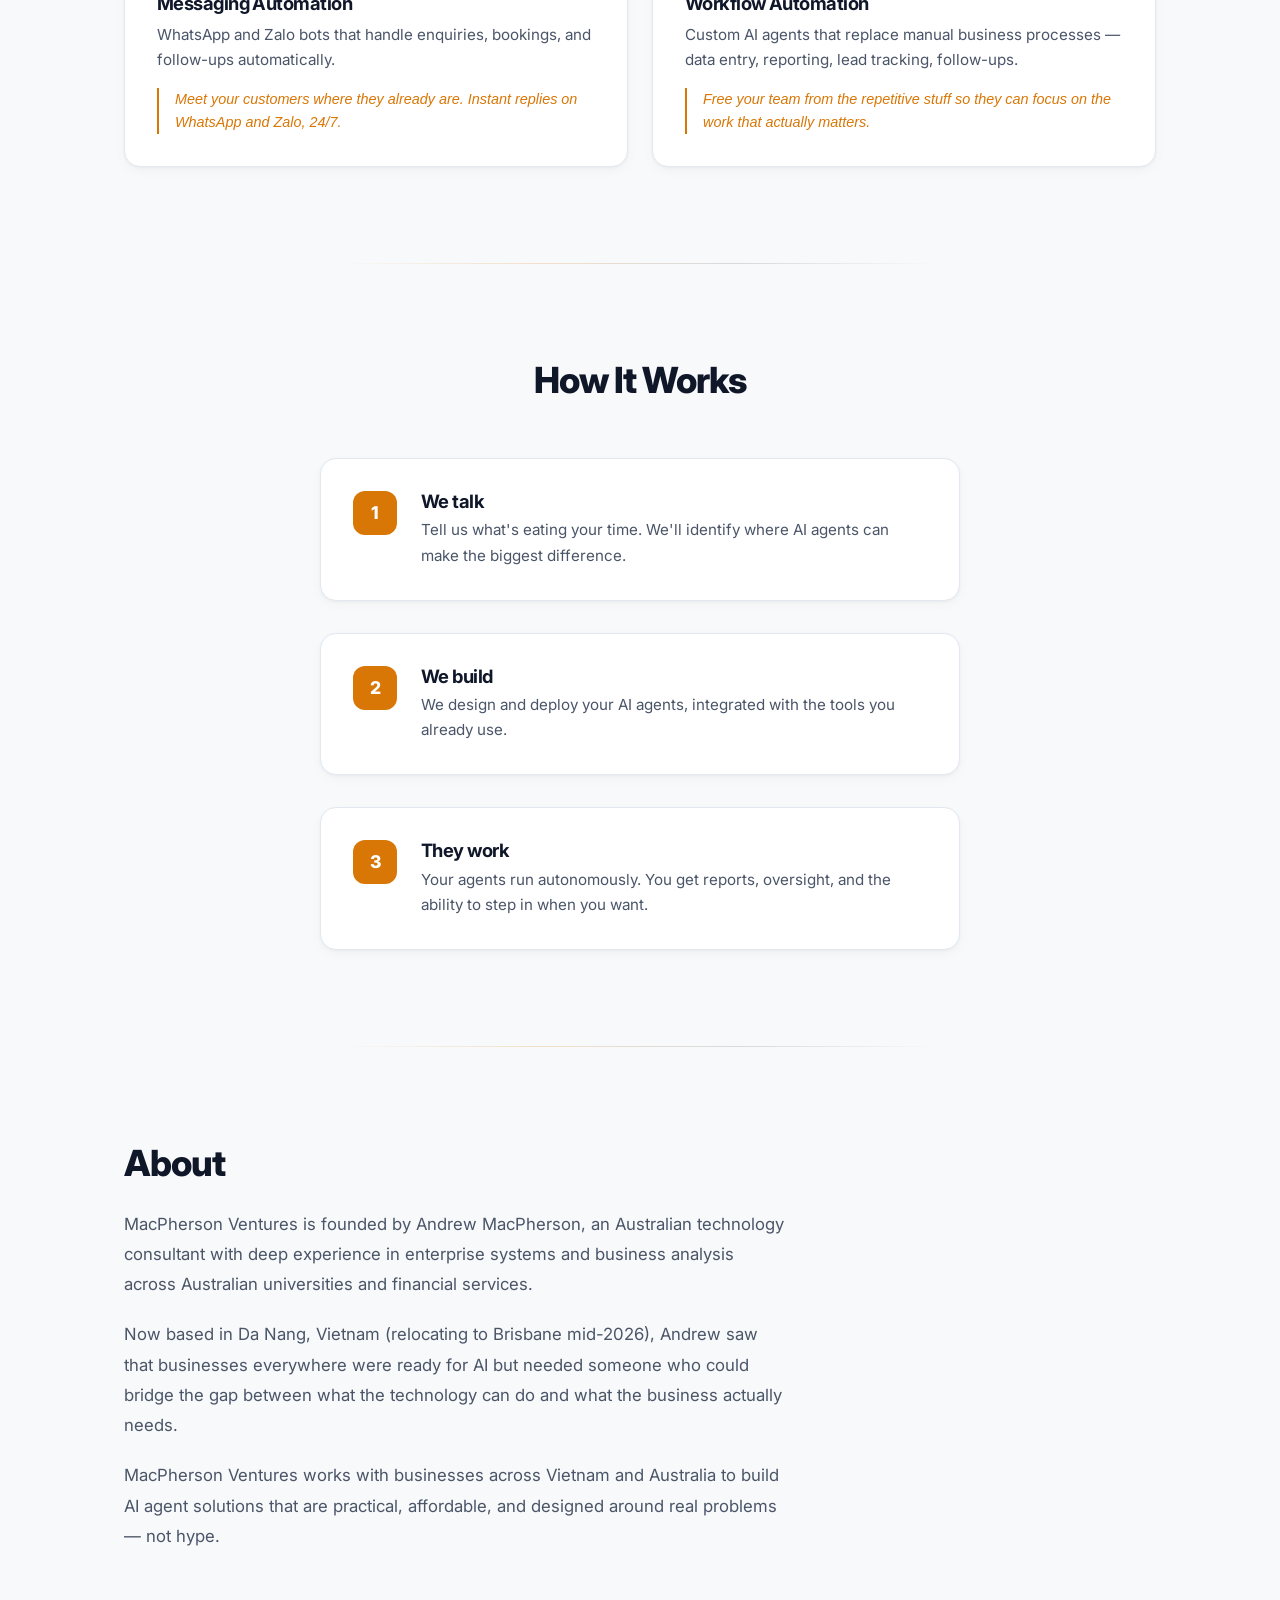
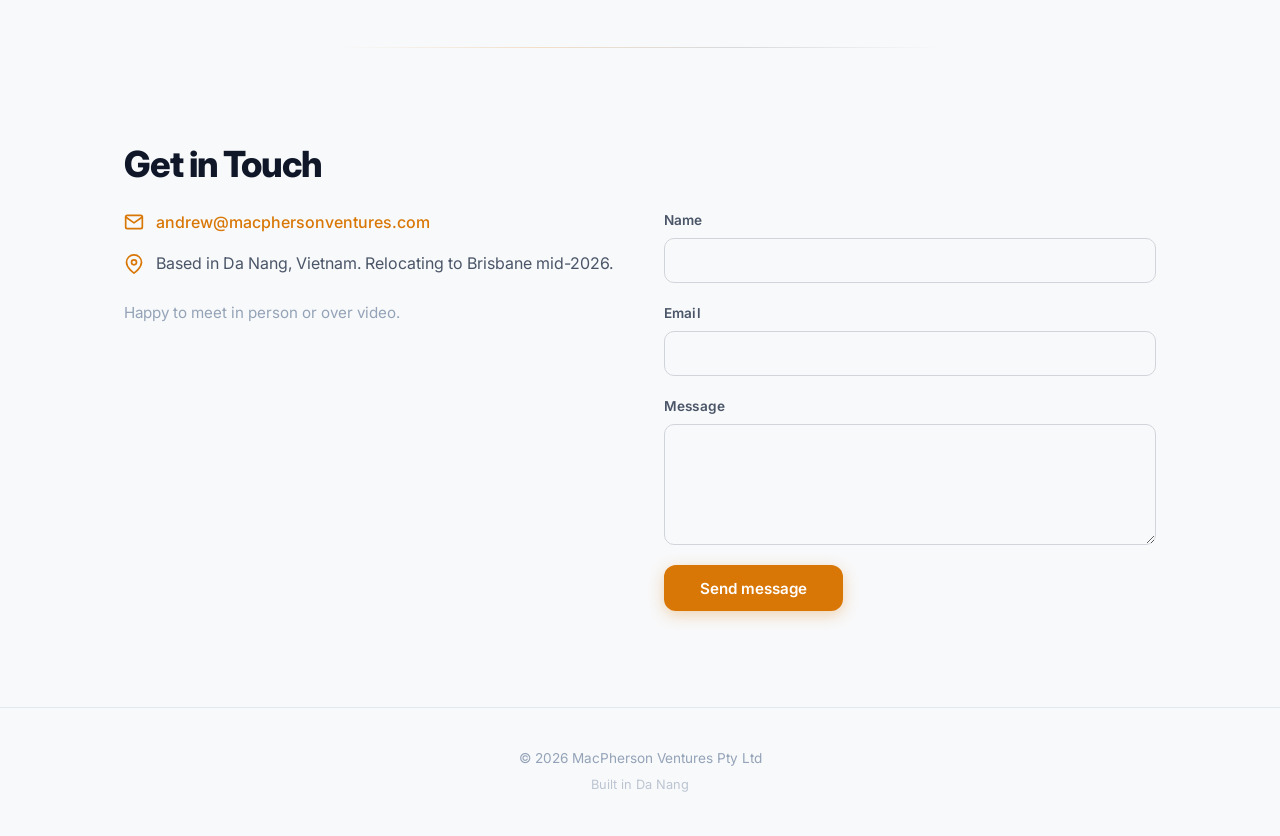
==== commit 03b4d657: "Update workflow card copy to emphasise team empowerment over cost reduction Co-Authored-By: Claude O" ====
--- a/index.html
+++ b/index.html
@@ -95,7 +95,7 @@
                         </div>
                         <h3>Workflow Automation</h3>
                         <p class="card-desc">Custom AI agents that replace manual business processes — data entry, reporting, lead tracking, follow-ups.</p>
-                        <p class="card-quote">If your team is doing it repeatedly, an AI agent can probably do it faster and cheaper.</p>
+                        <p class="card-quote">Free your team from the repetitive stuff so they can focus on the work that actually matters.</p>
                     </div>
                 </div>
             </div>
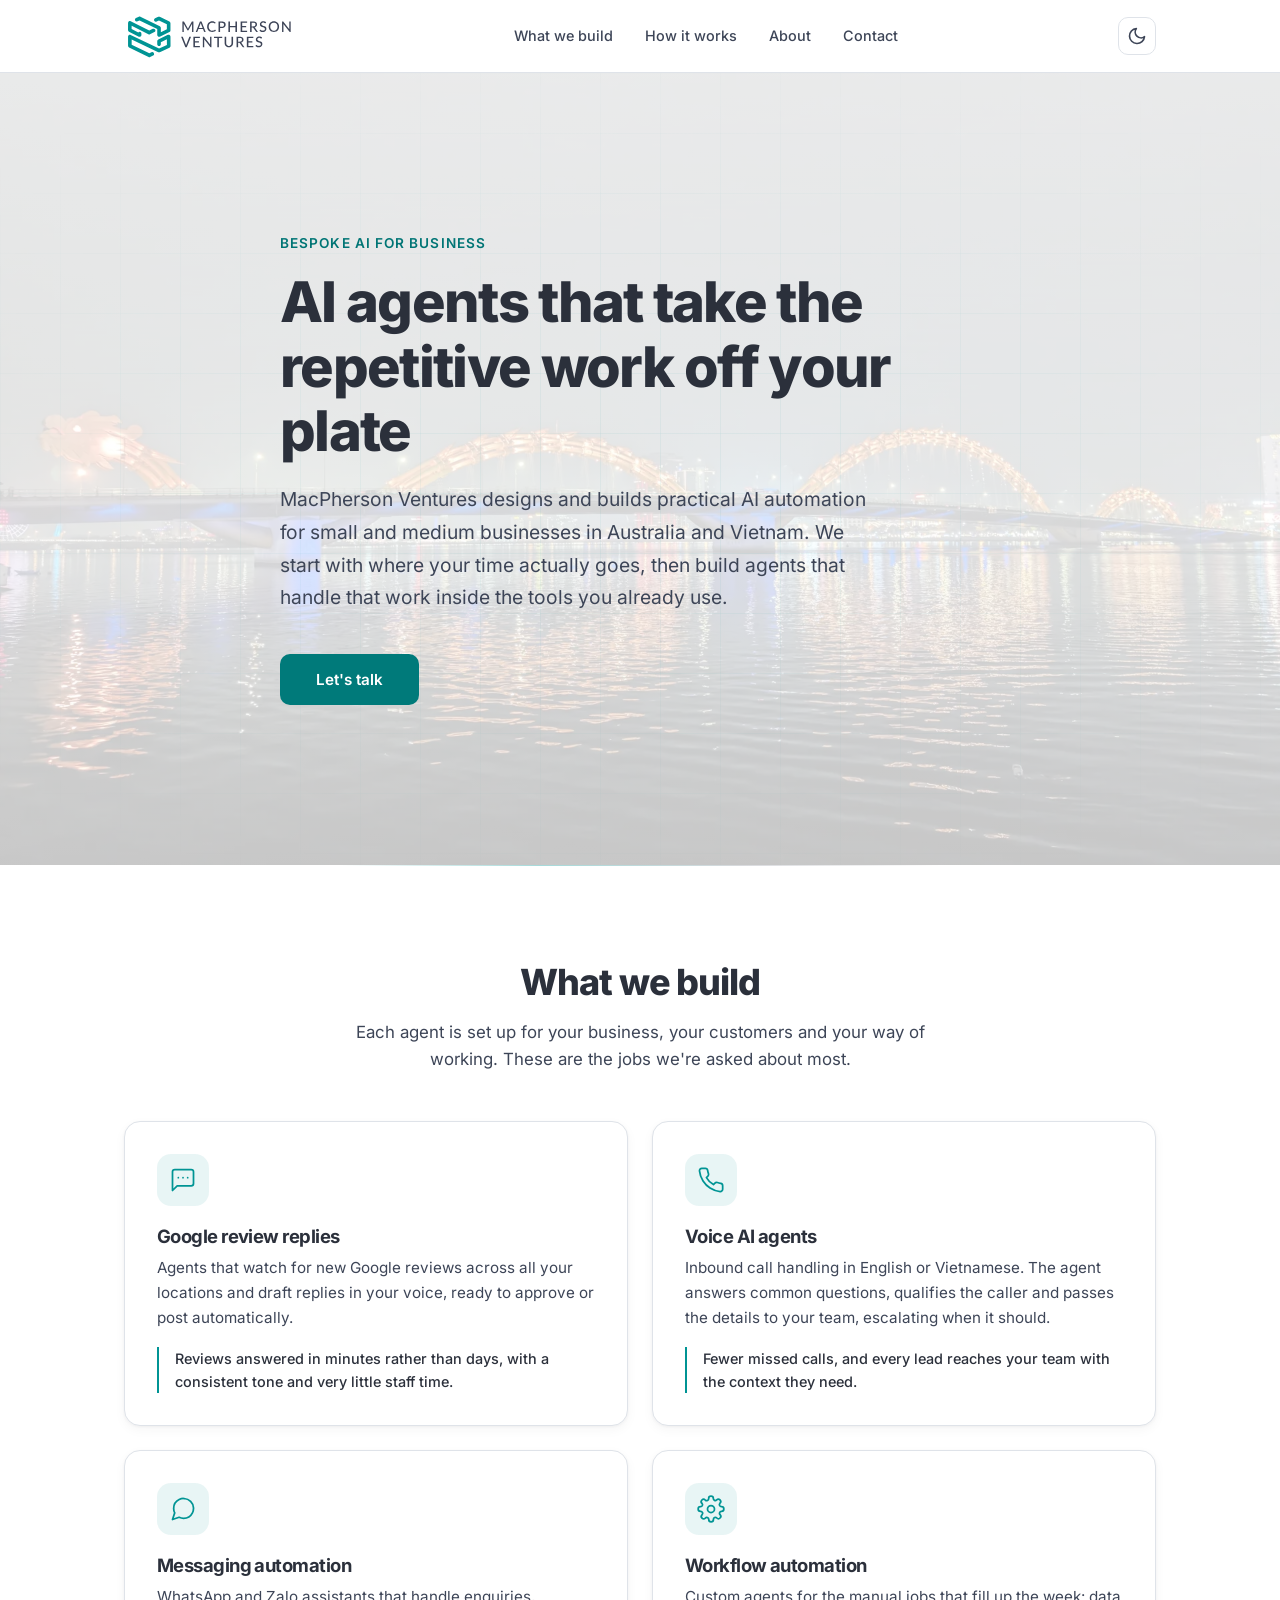
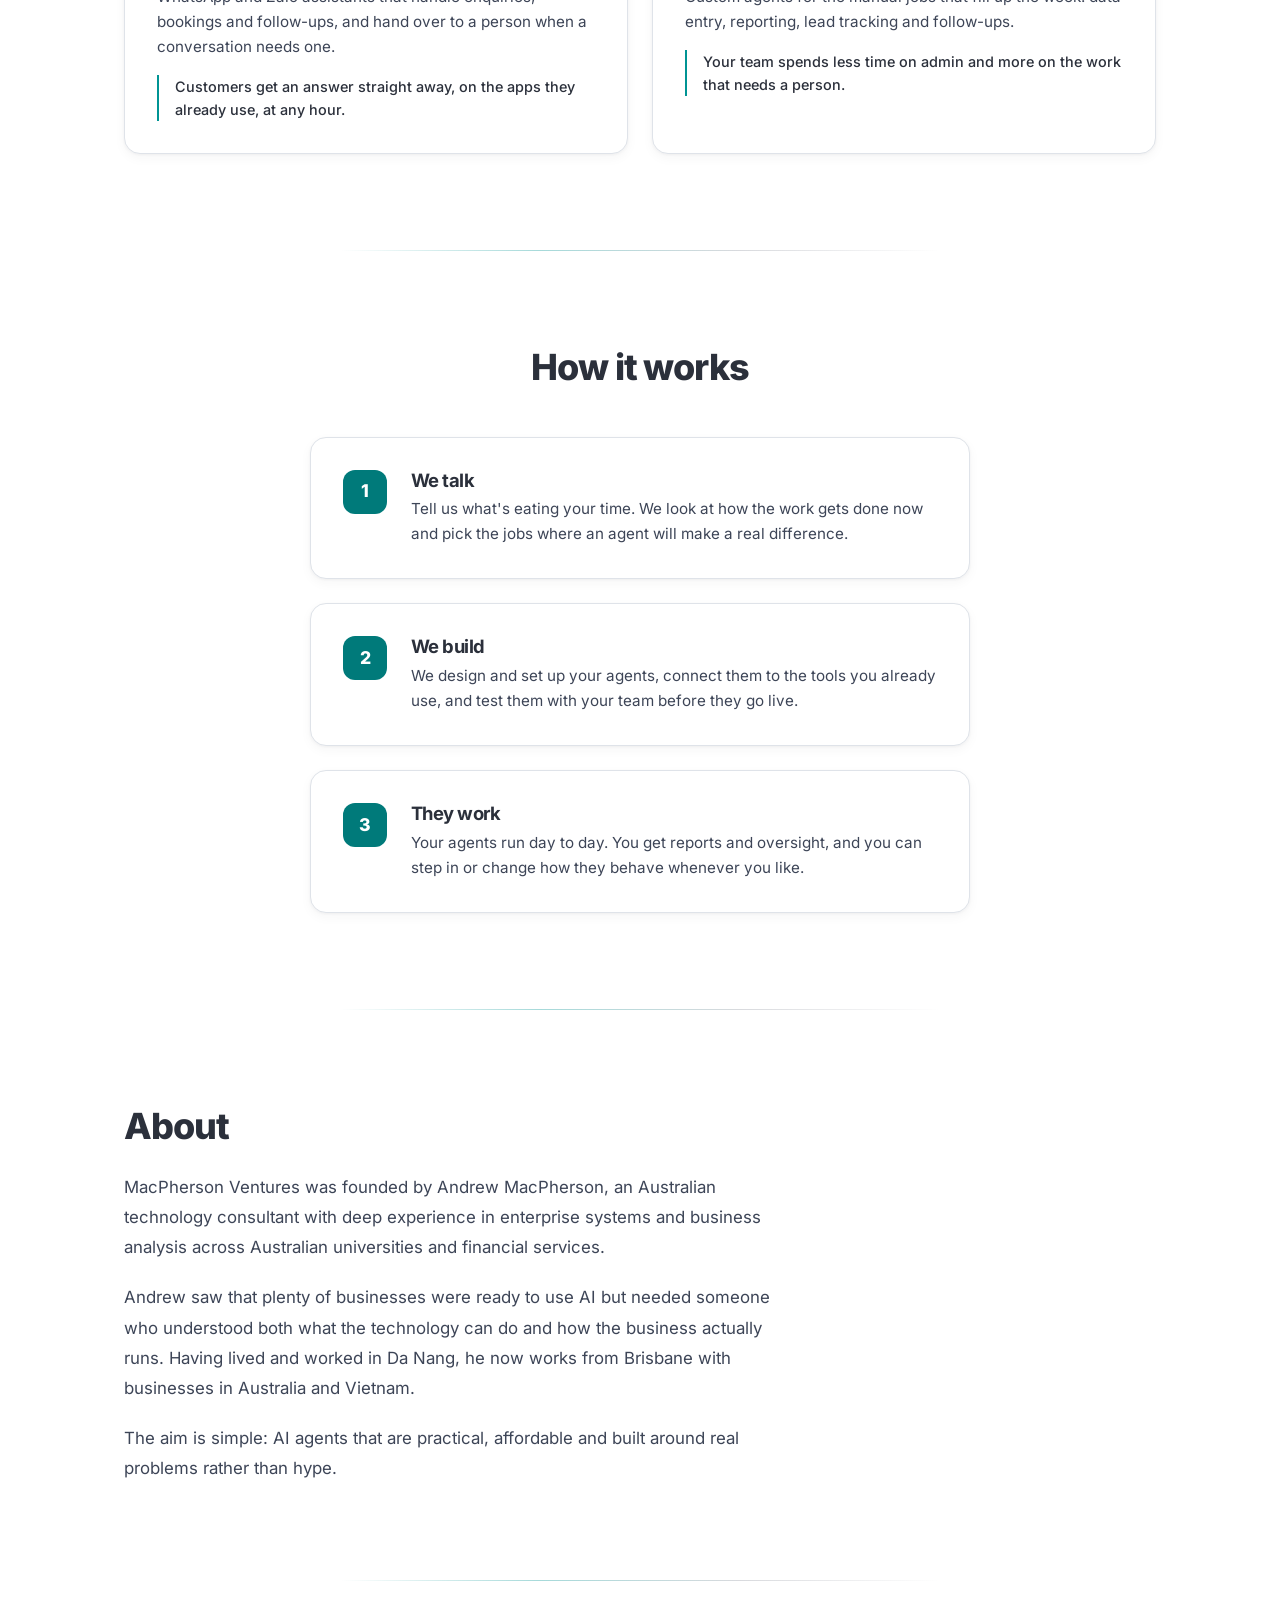
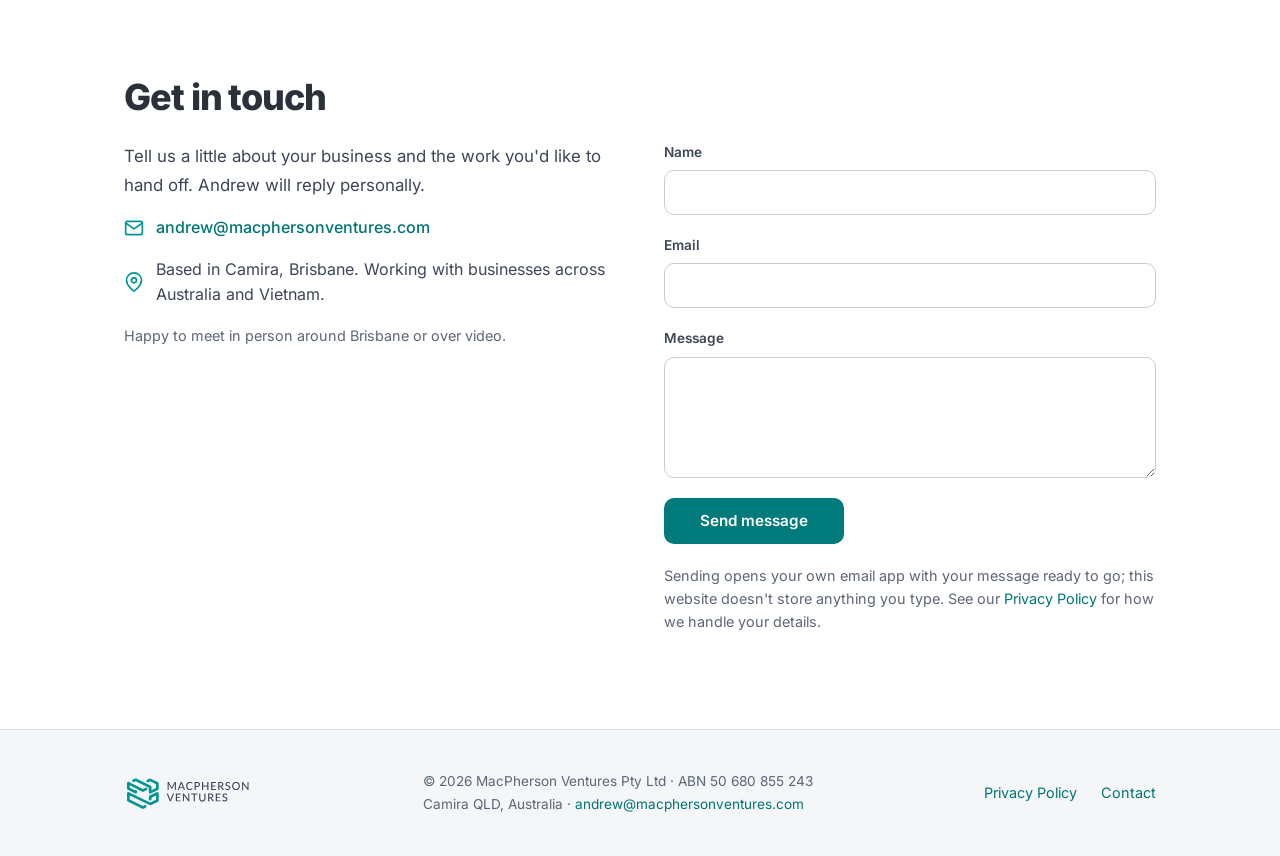
==== commit e0533d9e: "Refresh site with new brand, light/dark mode, copy and Australian privacy policy - Ben Clark's MacPh" ====
--- a/index.html
+++ b/index.html
@@ -1,132 +1,189 @@
 <!DOCTYPE html>
-<html lang="en">
+<html lang="en-AU">
 <head>
     <meta charset="UTF-8">
     <meta name="viewport" content="width=device-width, initial-scale=1.0">
-    <meta name="description" content="MacPherson Ventures builds practical AI automation for businesses across Australia and Vietnam. AI agents for reviews, calls, messaging, and workflow automation.">
-    <title>MacPherson Ventures — AI Agents for Business</title>
-    <link rel="icon" type="image/svg+xml" href="favicon.svg">
-    <link rel="preconnect" href="https://fonts.googleapis.com">
-    <link rel="preconnect" href="https://fonts.gstatic.com" crossorigin>
-    <link href="https://fonts.googleapis.com/css2?family=Inter:wght@400;500;600;700;800&display=swap" rel="stylesheet">
-    <link rel="stylesheet" href="css/styles.css">
+    <title>MacPherson Ventures | AI Automation for Businesses in Australia and Vietnam</title>
+    <meta name="description" content="MacPherson Ventures builds practical AI agents for small and medium businesses in Australia and Vietnam: review replies, call handling, WhatsApp and Zalo messaging, and workflow automation.">
+    <link rel="canonical" href="https://macphersonventures.com/">
+    <meta property="og:type" content="website">
+    <meta property="og:site_name" content="MacPherson Ventures">
+    <meta property="og:locale" content="en_AU">
+    <meta property="og:title" content="MacPherson Ventures | Bespoke AI for business">
+    <meta property="og:description" content="Practical AI agents for small and medium businesses in Australia and Vietnam.">
+    <meta property="og:url" content="https://macphersonventures.com/">
+    <meta property="og:image" content="https://macphersonventures.com/img/og-image.png">
+    <meta property="og:image:width" content="1200">
+    <meta property="og:image:height" content="630">
+    <meta property="og:image:alt" content="MacPherson Ventures logo">
+    <meta name="twitter:card" content="summary_large_image">
+    <meta name="twitter:title" content="MacPherson Ventures | Bespoke AI for business">
+    <meta name="twitter:description" content="Practical AI agents for small and medium businesses in Australia and Vietnam.">
+    <meta name="twitter:image" content="https://macphersonventures.com/img/og-image.png">
+    <meta name="twitter:image:alt" content="MacPherson Ventures logo">
+    <script>
+        (function () {
+            var d = document.documentElement, t = null;
+            d.className += ' js';
+            try { t = localStorage.getItem('theme'); } catch (e) {}
+            if (t !== 'light' && t !== 'dark') {
+                t = window.matchMedia && window.matchMedia('(prefers-color-scheme: dark)').matches ? 'dark' : 'light';
+            }
+            d.setAttribute('data-theme', t);
+        })();
+    </script>
+    <link rel="icon" href="/favicon.ico" sizes="any">
+    <link rel="icon" href="/favicon.svg" type="image/svg+xml">
+    <link rel="icon" href="/favicon-32x32.png" type="image/png" sizes="32x32">
+    <link rel="icon" href="/favicon-16x16.png" type="image/png" sizes="16x16">
+    <link rel="apple-touch-icon" href="/apple-touch-icon.png">
+    <link rel="manifest" href="/site.webmanifest">
+    <meta name="theme-color" content="#ffffff" media="(prefers-color-scheme: light)">
+    <meta name="theme-color" content="#2B303B" media="(prefers-color-scheme: dark)">
+    <link rel="preload" href="/fonts/inter-latin-wght-normal.woff2" as="font" type="font/woff2" crossorigin>
+    <link rel="stylesheet" href="/css/styles.css">
+    <script type="application/ld+json">
+    {
+        "@context": "https://schema.org",
+        "@type": "Organization",
+        "name": "MacPherson Ventures Pty Ltd",
+        "alternateName": "MacPherson Ventures",
+        "url": "https://macphersonventures.com/",
+        "logo": "https://macphersonventures.com/icon-512.png",
+        "email": "andrew@macphersonventures.com",
+        "taxID": "50 680 855 243",
+        "address": {
+            "@type": "PostalAddress",
+            "addressLocality": "Camira",
+            "addressRegion": "QLD",
+            "addressCountry": "AU"
+        },
+        "areaServed": ["AU", "VN"]
+    }
+    </script>
 </head>
 <body>
+    <a class="skip-link" href="#main">Skip to content</a>
     <header>
-        <nav class="container">
-            <a href="#" class="logo">MacPherson Ventures</a>
+        <nav class="container" aria-label="Main">
+            <a href="/" class="logo" aria-label="MacPherson Ventures home">
+                <img class="logo-light" src="/img/brand/mv-logo.svg" alt="MacPherson Ventures" width="170" height="48">
+                <img class="logo-dark" src="/img/brand/mv-logo-reversed.svg" alt="MacPherson Ventures" width="170" height="48">
+            </a>
             <div class="nav-links">
-                <a href="#services">What We Build</a>
-                <a href="#how-it-works">How It Works</a>
-                <a href="#about">About</a>
-                <a href="#contact">Contact</a>
+                <a href="/#services">What we build</a>
+                <a href="/#how-it-works">How it works</a>
+                <a href="/#about">About</a>
+                <a href="/#contact">Contact</a>
             </div>
             <div class="nav-right">
-                <button class="mobile-menu-btn" aria-label="Toggle menu">
+                <button class="mobile-menu-btn" type="button" aria-label="Open menu" aria-expanded="false" aria-controls="mobile-nav">
                     <span></span>
                     <span></span>
                     <span></span>
                 </button>
-                <button class="theme-toggle" aria-label="Toggle dark mode">
-                    <svg class="icon-sun" width="20" height="20" viewBox="0 0 24 24" fill="none" stroke="currentColor" stroke-width="2" stroke-linecap="round" stroke-linejoin="round">
+                <button class="theme-toggle" type="button" aria-label="Toggle dark mode">
+                    <svg class="icon-sun" width="20" height="20" viewBox="0 0 24 24" fill="none" stroke="currentColor" stroke-width="2" stroke-linecap="round" stroke-linejoin="round" aria-hidden="true">
                         <circle cx="12" cy="12" r="5"/><line x1="12" y1="1" x2="12" y2="3"/><line x1="12" y1="21" x2="12" y2="23"/><line x1="4.22" y1="4.22" x2="5.64" y2="5.64"/><line x1="18.36" y1="18.36" x2="19.78" y2="19.78"/><line x1="1" y1="12" x2="3" y2="12"/><line x1="21" y1="12" x2="23" y2="12"/><line x1="4.22" y1="19.78" x2="5.64" y2="18.36"/><line x1="18.36" y1="5.64" x2="19.78" y2="4.22"/>
                     </svg>
-                    <svg class="icon-moon" width="20" height="20" viewBox="0 0 24 24" fill="none" stroke="currentColor" stroke-width="2" stroke-linecap="round" stroke-linejoin="round">
+                    <svg class="icon-moon" width="20" height="20" viewBox="0 0 24 24" fill="none" stroke="currentColor" stroke-width="2" stroke-linecap="round" stroke-linejoin="round" aria-hidden="true">
                         <path d="M21 12.79A9 9 0 1 1 11.21 3 7 7 0 0 0 21 12.79z"/>
                     </svg>
                 </button>
             </div>
         </nav>
-        <div class="mobile-nav">
-            <a href="#services">What We Build</a>
-            <a href="#how-it-works">How It Works</a>
-            <a href="#about">About</a>
-            <a href="#contact">Contact</a>
+        <div class="mobile-nav" id="mobile-nav">
+            <a href="/#services">What we build</a>
+            <a href="/#how-it-works">How it works</a>
+            <a href="/#about">About</a>
+            <a href="/#contact">Contact</a>
         </div>
     </header>
 
-    <main>
+    <main id="main">
         <!-- Hero -->
         <section id="hero" class="hero">
             <div class="hero-bg-image" aria-hidden="true"></div>
             <div class="hero-overlay" aria-hidden="true"></div>
-            <div class="hero-grid"></div>
+            <div class="hero-grid" aria-hidden="true"></div>
             <div class="container hero-content">
-                <h1 class="fade-in">AI agents that do the boring work for your business</h1>
-                <p class="hero-subtitle fade-in">MacPherson Ventures builds practical AI automation for businesses across Australia and Vietnam. We figure out where the real pain is, then build agents that handle it.</p>
+                <p class="hero-kicker fade-in">Bespoke AI for business</p>
+                <h1 class="fade-in">AI agents that take the repetitive work off your plate</h1>
+                <p class="hero-subtitle fade-in">MacPherson Ventures designs and builds practical AI automation for small and medium businesses in Australia and Vietnam. We start with where your time actually goes, then build agents that handle that work inside the tools you already use.</p>
                 <a href="#contact" class="btn btn-primary fade-in">Let's talk</a>
             </div>
         </section>
 
         <div class="section-divider"></div>
 
-        <!-- What We Build -->
+        <!-- What we build -->
         <section id="services" class="services">
             <div class="container">
-                <h2 class="fade-in">What We Build</h2>
+                <h2 class="fade-in">What we build</h2>
+                <p class="section-intro fade-in">Each agent is set up for your business, your customers and your way of working. These are the jobs we're asked about most.</p>
                 <div class="card-grid">
                     <div class="card fade-in">
-                        <div class="card-icon">
+                        <div class="card-icon" aria-hidden="true">
                             <svg width="28" height="28" viewBox="0 0 24 24" fill="none" stroke="currentColor" stroke-width="1.5" stroke-linecap="round" stroke-linejoin="round"><path d="M21 15a2 2 0 0 1-2 2H7l-4 4V5a2 2 0 0 1 2-2h14a2 2 0 0 1 2 2z"/><path d="M8 10h.01"/><path d="M12 10h.01"/><path d="M16 10h.01"/></svg>
                         </div>
-                        <h3>Google Review Automation</h3>
-                        <p class="card-desc">AI agents that monitor, draft, and manage responses to Google reviews across all your locations.</p>
-                        <p class="card-quote">Your reviews answered within minutes, not days. Consistent tone, personalised replies, zero staff time.</p>
-                    </div>
-                    <div class="card fade-in">
-                        <div class="card-icon">
+                        <h3>Google review replies</h3>
+                        <p class="card-desc">Agents that watch for new Google reviews across all your locations and draft replies in your voice, ready to approve or post automatically.</p>
+                        <p class="card-outcome">Reviews answered in minutes rather than days, with a consistent tone and very little staff time.</p>
+                    </div>
+                    <div class="card fade-in">
+                        <div class="card-icon" aria-hidden="true">
                             <svg width="28" height="28" viewBox="0 0 24 24" fill="none" stroke="currentColor" stroke-width="1.5" stroke-linecap="round" stroke-linejoin="round"><path d="M22 16.92v3a2 2 0 0 1-2.18 2 19.79 19.79 0 0 1-8.63-3.07 19.5 19.5 0 0 1-6-6 19.79 19.79 0 0 1-3.07-8.67A2 2 0 0 1 4.11 2h3a2 2 0 0 1 2 1.72c.127.96.361 1.903.7 2.81a2 2 0 0 1-.45 2.11L8.09 9.91a16 16 0 0 0 6 6l1.27-1.27a2 2 0 0 1 2.11-.45c.907.339 1.85.573 2.81.7A2 2 0 0 1 22 16.92z"/></svg>
                         </div>
-                        <h3>Voice AI Agents</h3>
-                        <p class="card-desc">Inbound call handling — AI agents that answer customer enquiries in English or Vietnamese, qualify leads, and escalate when needed.</p>
-                        <p class="card-quote">Never miss a call. Your AI agent picks up, qualifies the lead, and hands off to your team with full context.</p>
-                    </div>
-                    <div class="card fade-in">
-                        <div class="card-icon">
+                        <h3>Voice AI agents</h3>
+                        <p class="card-desc">Inbound call handling in English or Vietnamese. The agent answers common questions, qualifies the caller and passes the details to your team, escalating when it should.</p>
+                        <p class="card-outcome">Fewer missed calls, and every lead reaches your team with the context they need.</p>
+                    </div>
+                    <div class="card fade-in">
+                        <div class="card-icon" aria-hidden="true">
                             <svg width="28" height="28" viewBox="0 0 24 24" fill="none" stroke="currentColor" stroke-width="1.5" stroke-linecap="round" stroke-linejoin="round"><path d="M21 11.5a8.38 8.38 0 0 1-.9 3.8 8.5 8.5 0 0 1-7.6 4.7 8.38 8.38 0 0 1-3.8-.9L3 21l1.9-5.7a8.38 8.38 0 0 1-.9-3.8 8.5 8.5 0 0 1 4.7-7.6 8.38 8.38 0 0 1 3.8-.9h.5a8.48 8.48 0 0 1 8 8v.5z"/></svg>
                         </div>
-                        <h3>Messaging Automation</h3>
-                        <p class="card-desc">WhatsApp and Zalo bots that handle enquiries, bookings, and follow-ups automatically.</p>
-                        <p class="card-quote">Meet your customers where they already are. Instant replies on WhatsApp and Zalo, 24/7.</p>
-                    </div>
-                    <div class="card fade-in">
-                        <div class="card-icon">
+                        <h3>Messaging automation</h3>
+                        <p class="card-desc">WhatsApp and Zalo assistants that handle enquiries, bookings and follow-ups, and hand over to a person when a conversation needs one.</p>
+                        <p class="card-outcome">Customers get an answer straight away, on the apps they already use, at any hour.</p>
+                    </div>
+                    <div class="card fade-in">
+                        <div class="card-icon" aria-hidden="true">
                             <svg width="28" height="28" viewBox="0 0 24 24" fill="none" stroke="currentColor" stroke-width="1.5" stroke-linecap="round" stroke-linejoin="round"><circle cx="12" cy="12" r="3"/><path d="M19.4 15a1.65 1.65 0 0 0 .33 1.82l.06.06a2 2 0 0 1-2.83 2.83l-.06-.06a1.65 1.65 0 0 0-1.82-.33 1.65 1.65 0 0 0-1 1.51V21a2 2 0 0 1-4 0v-.09A1.65 1.65 0 0 0 9 19.4a1.65 1.65 0 0 0-1.82.33l-.06.06a2 2 0 0 1-2.83-2.83l.06-.06A1.65 1.65 0 0 0 4.68 15a1.65 1.65 0 0 0-1.51-1H3a2 2 0 0 1 0-4h.09A1.65 1.65 0 0 0 4.6 9a1.65 1.65 0 0 0-.33-1.82l-.06-.06a2 2 0 0 1 2.83-2.83l.06.06A1.65 1.65 0 0 0 9 4.68a1.65 1.65 0 0 0 1-1.51V3a2 2 0 0 1 4 0v.09a1.65 1.65 0 0 0 1 1.51 1.65 1.65 0 0 0 1.82-.33l.06-.06a2 2 0 0 1 2.83 2.83l-.06.06A1.65 1.65 0 0 0 19.4 9a1.65 1.65 0 0 0 1.51 1H21a2 2 0 0 1 0 4h-.09a1.65 1.65 0 0 0-1.51 1z"/></svg>
                         </div>
-                        <h3>Workflow Automation</h3>
-                        <p class="card-desc">Custom AI agents that replace manual business processes — data entry, reporting, lead tracking, follow-ups.</p>
-                        <p class="card-quote">Free your team from the repetitive stuff so they can focus on the work that actually matters.</p>
-                    </div>
-                </div>
-            </div>
-        </section>
-
-        <div class="section-divider"></div>
-
-        <!-- How It Works -->
+                        <h3>Workflow automation</h3>
+                        <p class="card-desc">Custom agents for the manual jobs that fill up the week: data entry, reporting, lead tracking and follow-ups.</p>
+                        <p class="card-outcome">Your team spends less time on admin and more on the work that needs a person.</p>
+                    </div>
+                </div>
+            </div>
+        </section>
+
+        <div class="section-divider"></div>
+
+        <!-- How it works -->
         <section id="how-it-works" class="how-it-works">
             <div class="container">
-                <h2 class="fade-in">How It Works</h2>
+                <h2 class="fade-in">How it works</h2>
                 <div class="steps">
                     <div class="step fade-in">
                         <div class="step-number">1</div>
                         <div class="step-content">
                             <h3>We talk</h3>
-                            <p>Tell us what's eating your time. We'll identify where AI agents can make the biggest difference.</p>
+                            <p>Tell us what's eating your time. We look at how the work gets done now and pick the jobs where an agent will make a real difference.</p>
                         </div>
                     </div>
                     <div class="step fade-in">
                         <div class="step-number">2</div>
                         <div class="step-content">
                             <h3>We build</h3>
-                            <p>We design and deploy your AI agents, integrated with the tools you already use.</p>
+                            <p>We design and set up your agents, connect them to the tools you already use, and test them with your team before they go live.</p>
                         </div>
                     </div>
                     <div class="step fade-in">
                         <div class="step-number">3</div>
                         <div class="step-content">
                             <h3>They work</h3>
-                            <p>Your agents run autonomously. You get reports, oversight, and the ability to step in when you want.</p>
+                            <p>Your agents run day to day. You get reports and oversight, and you can step in or change how they behave whenever you like.</p>
                         </div>
                     </div>
                 </div>
@@ -140,9 +197,9 @@
             <div class="container">
                 <h2 class="fade-in">About</h2>
                 <div class="about-text fade-in">
-                    <p>MacPherson Ventures is founded by Andrew MacPherson, an Australian technology consultant with deep experience in enterprise systems and business analysis across Australian universities and financial services.</p>
-                    <p>Now based in Da Nang, Vietnam (relocating to Brisbane mid-2026), Andrew saw that businesses everywhere were ready for AI but needed someone who could bridge the gap between what the technology can do and what the business actually needs.</p>
-                    <p>MacPherson Ventures works with businesses across Vietnam and Australia to build AI agent solutions that are practical, affordable, and designed around real problems — not hype.</p>
+                    <p>MacPherson Ventures was founded by Andrew MacPherson, an Australian technology consultant with deep experience in enterprise systems and business analysis across Australian universities and financial services.</p>
+                    <p>Andrew saw that plenty of businesses were ready to use AI but needed someone who understood both what the technology can do and how the business actually runs. Having lived and worked in Da Nang, he now works from Brisbane with businesses in Australia and Vietnam.</p>
+                    <p>The aim is simple: AI agents that are practical, affordable and built around real problems rather than hype.</p>
                 </div>
             </div>
         </section>
@@ -152,33 +209,35 @@
         <!-- Contact -->
         <section id="contact" class="contact">
             <div class="container">
-                <h2 class="fade-in">Get in Touch</h2>
+                <h2 class="fade-in">Get in touch</h2>
                 <div class="contact-layout fade-in">
                     <div class="contact-info">
+                        <p class="contact-lead">Tell us a little about your business and the work you'd like to hand off. Andrew will reply personally.</p>
                         <div class="contact-item">
-                            <svg width="20" height="20" viewBox="0 0 24 24" fill="none" stroke="currentColor" stroke-width="2" stroke-linecap="round" stroke-linejoin="round"><path d="M4 4h16c1.1 0 2 .9 2 2v12c0 1.1-.9 2-2 2H4c-1.1 0-2-.9-2-2V6c0-1.1.9-2 2-2z"/><polyline points="22,6 12,13 2,6"/></svg>
+                            <svg width="20" height="20" viewBox="0 0 24 24" fill="none" stroke="currentColor" stroke-width="2" stroke-linecap="round" stroke-linejoin="round" aria-hidden="true"><path d="M4 4h16c1.1 0 2 .9 2 2v12c0 1.1-.9 2-2 2H4c-1.1 0-2-.9-2-2V6c0-1.1.9-2 2-2z"/><polyline points="22,6 12,13 2,6"/></svg>
                             <a href="mailto:andrew@macphersonventures.com">andrew@macphersonventures.com</a>
                         </div>
                         <div class="contact-item">
-                            <svg width="20" height="20" viewBox="0 0 24 24" fill="none" stroke="currentColor" stroke-width="2" stroke-linecap="round" stroke-linejoin="round"><path d="M21 10c0 7-9 13-9 13s-9-6-9-13a9 9 0 0 1 18 0z"/><circle cx="12" cy="10" r="3"/></svg>
-                            <span>Based in Da Nang, Vietnam. Relocating to Brisbane mid-2026.</span>
-                        </div>
-                        <p class="contact-note">Happy to meet in person or over video.</p>
+                            <svg width="20" height="20" viewBox="0 0 24 24" fill="none" stroke="currentColor" stroke-width="2" stroke-linecap="round" stroke-linejoin="round" aria-hidden="true"><path d="M21 10c0 7-9 13-9 13s-9-6-9-13a9 9 0 0 1 18 0z"/><circle cx="12" cy="10" r="3"/></svg>
+                            <span>Based in Camira, Brisbane. Working with businesses across Australia and Vietnam.</span>
+                        </div>
+                        <p class="contact-note">Happy to meet in person around Brisbane or over video.</p>
                     </div>
                     <form class="contact-form" id="contact-form">
                         <div class="form-group">
                             <label for="name">Name</label>
-                            <input type="text" id="name" name="name" required>
+                            <input type="text" id="name" name="name" autocomplete="name" required>
                         </div>
                         <div class="form-group">
                             <label for="email">Email</label>
-                            <input type="email" id="email" name="email" required>
+                            <input type="email" id="email" name="email" autocomplete="email" required>
                         </div>
                         <div class="form-group">
                             <label for="message">Message</label>
                             <textarea id="message" name="message" rows="5" required></textarea>
                         </div>
                         <button type="submit" class="btn btn-primary">Send message</button>
+                        <p class="form-privacy">Sending opens your own email app with your message ready to go; this website doesn't store anything you type. See our <a href="/privacy">Privacy Policy</a> for how we handle your details.</p>
                     </form>
                 </div>
             </div>
@@ -186,12 +245,22 @@
     </main>
 
     <footer>
-        <div class="container">
-            <p class="footer-copy">&copy; 2026 MacPherson Ventures Pty Ltd</p>
-            <p class="footer-built">Built in Da Nang</p>
+        <div class="container footer-inner">
+            <div class="footer-brand">
+                <img class="logo-light" src="/img/brand/mv-logo.svg" alt="MacPherson Ventures" width="128" height="36" loading="lazy">
+                <img class="logo-dark" src="/img/brand/mv-logo-reversed.svg" alt="MacPherson Ventures" width="128" height="36" loading="lazy">
+            </div>
+            <div class="footer-meta">
+                <p>&copy; 2026 MacPherson Ventures Pty Ltd &middot; ABN 50 680 855 243</p>
+                <p>Camira QLD, Australia &middot; <a href="mailto:andrew@macphersonventures.com">andrew@macphersonventures.com</a></p>
+            </div>
+            <div class="footer-links">
+                <a href="/privacy">Privacy Policy</a>
+                <a href="/#contact">Contact</a>
+            </div>
         </div>
     </footer>
 
-    <script src="js/scripts.js"></script>
+    <script src="/js/scripts.js"></script>
 </body>
 </html>
--- a/css/styles.css
+++ b/css/styles.css
@@ -1,3 +1,18 @@
+/* MacPherson Ventures
+   Palette from the Brand Style Guide (Oct 2026):
+   Teal #009494, Slate #3D4557, Midnight #2B303B, White #FFFFFF.
+   Teal is used for graphics and accents; a deeper teal is used for small
+   text and buttons so they meet WCAG AA contrast. */
+
+/* === Self-hosted Inter (SIL OFL 1.1, see fonts/OFL.txt) === */
+@font-face {
+    font-family: 'Inter';
+    font-style: normal;
+    font-weight: 100 900;
+    font-display: swap;
+    src: url('../fonts/inter-latin-wght-normal.woff2') format('woff2');
+}
+
 /* === Reset & Base === */
 *, *::before, *::after {
     margin: 0;
@@ -6,63 +21,91 @@
 }
 
 /* === Theme Variables === */
-:root,
-[data-theme="light"] {
-    --bg-primary: #f8f9fa;
-    --bg-secondary: #ffffff;
+:root {
+    --teal: #009494;
+    --slate: #3D4557;
+    --midnight: #2B303B;
+    --white: #ffffff;
+
+    --bg-primary: #ffffff;
+    --bg-alt: #f4f6f8;
     --bg-card: #ffffff;
-    --text-primary: #0f1729;
-    --text-secondary: #4a5568;
-    --text-muted: #94a3b8;
-    --accent: #d97706;
-    --accent-hover: #b45309;
-    --accent-subtle: rgba(217, 119, 6, 0.08);
-    --accent-glow: rgba(217, 119, 6, 0.3);
-    --navy: #1e293b;
-    --border: #e2e8f0;
-    --shadow: 0 1px 3px rgba(0,0,0,0.04), 0 4px 12px rgba(0,0,0,0.03);
-    --shadow-hover: 0 4px 16px rgba(0,0,0,0.08), 0 8px 32px rgba(0,0,0,0.04);
-    --nav-bg: rgba(248, 249, 250, 0.88);
-    --hero-bg: linear-gradient(160deg, #f1f5f9 0%, #f8f9fa 40%, #fef3c7 100%);
-    --grid-color: rgba(217, 119, 6, 0.06);
-    --divider: linear-gradient(90deg, transparent, rgba(217,119,6,0.2), rgba(30,41,59,0.15), transparent);
-    --card-icon-bg: linear-gradient(135deg, rgba(217,119,6,0.1), rgba(30,41,59,0.06));
-    --step-bg: #ffffff;
-    --form-bg: #ffffff;
-    --input-bg: #f8f9fa;
-    --input-border: #d1d5db;
-}
-
-[data-theme="dark"] {
-    --bg-primary: #0b1120;
-    --bg-secondary: #0b1120;
-    --bg-card: #141d30;
-    --text-primary: #f1f5f9;
-    --text-secondary: #94a3b8;
-    --text-muted: #64748b;
-    --accent: #f59e0b;
-    --accent-hover: #fbbf24;
-    --accent-subtle: rgba(245, 158, 11, 0.1);
-    --accent-glow: rgba(245, 158, 11, 0.25);
-    --navy: #1e293b;
-    --border: #1e293b;
-    --shadow: 0 1px 3px rgba(0,0,0,0.3), 0 4px 12px rgba(0,0,0,0.2);
-    --shadow-hover: 0 4px 16px rgba(0,0,0,0.4), 0 8px 32px rgba(0,0,0,0.25);
-    --nav-bg: rgba(11, 17, 32, 0.88);
-    --hero-bg: linear-gradient(160deg, #0b1120 0%, #0f172a 40%, #1a1a2e 100%);
-    --grid-color: rgba(245, 158, 11, 0.04);
-    --divider: linear-gradient(90deg, transparent, rgba(245,158,11,0.2), rgba(30,41,59,0.3), transparent);
-    --card-icon-bg: linear-gradient(135deg, rgba(245,158,11,0.12), rgba(30,41,59,0.15));
-    --step-bg: #141d30;
-    --form-bg: #141d30;
-    --input-bg: #1a2540;
-    --input-border: #2a3a52;
+    --text-primary: #2B303B;
+    --text-secondary: #3D4557;
+    --text-muted: #5d6676;
+    --accent: #009494;
+    --accent-text: #007575;
+    --accent-hover: #005f5f;
+    --btn-bg: #007a7a;
+    --btn-bg-hover: #006262;
+    --btn-text: #ffffff;
+    --accent-subtle: rgba(0, 148, 148, 0.10);
+    --border: #dfe3e9;
+    --shadow: 0 1px 3px rgba(43,48,59,0.05), 0 4px 12px rgba(43,48,59,0.04);
+    --shadow-hover: 0 4px 16px rgba(43,48,59,0.09), 0 8px 32px rgba(43,48,59,0.05);
+    --nav-bg: rgba(255, 255, 255, 0.9);
+    --hero-overlay: linear-gradient(to bottom, rgba(255,255,255,0.90), rgba(255,255,255,0.78));
+    --grid-color: rgba(0, 148, 148, 0.10);
+    --divider: linear-gradient(90deg, transparent, rgba(0,148,148,0.35), rgba(61,69,87,0.2), transparent);
+    --card-icon-bg: rgba(0, 148, 148, 0.09);
+    --input-bg: #ffffff;
+    --input-border: #c7cdd6;
+    color-scheme: light;
+}
+
+:root[data-theme="dark"] {
+    --bg-primary: #2B303B;
+    --bg-alt: #252932;
+    --bg-card: #333947;
+    --text-primary: #ffffff;
+    --text-secondary: #d3d7df;
+    --text-muted: #a3aab8;
+    --accent: #009494;
+    --accent-text: #4fd0d0;
+    --accent-hover: #7fe0e0;
+    --btn-bg: #007a7a;
+    --btn-bg-hover: #008a8a;
+    --btn-text: #ffffff;
+    --accent-subtle: rgba(0, 148, 148, 0.18);
+    --border: #424a5b;
+    --shadow: 0 1px 3px rgba(0,0,0,0.25), 0 4px 12px rgba(0,0,0,0.18);
+    --shadow-hover: 0 4px 16px rgba(0,0,0,0.35), 0 8px 32px rgba(0,0,0,0.22);
+    --nav-bg: rgba(43, 48, 59, 0.92);
+    --hero-overlay: linear-gradient(to bottom, rgba(43,48,59,0.90), rgba(43,48,59,0.70));
+    --grid-color: rgba(0, 148, 148, 0.12);
+    --divider: linear-gradient(90deg, transparent, rgba(0,148,148,0.45), rgba(255,255,255,0.12), transparent);
+    --card-icon-bg: rgba(0, 148, 148, 0.18);
+    --input-bg: #252932;
+    --input-border: #4a5264;
+    color-scheme: dark;
+}
+
+/* No-JS fallback: follow the system setting */
+@media (prefers-color-scheme: dark) {
+    :root:not([data-theme]) {
+        --bg-primary: #2B303B;
+        --bg-alt: #252932;
+        --bg-card: #333947;
+        --text-primary: #ffffff;
+        --text-secondary: #d3d7df;
+        --text-muted: #a3aab8;
+        --accent-text: #4fd0d0;
+        --accent-hover: #7fe0e0;
+        --accent-subtle: rgba(0, 148, 148, 0.18);
+        --border: #424a5b;
+        --nav-bg: rgba(43, 48, 59, 0.92);
+        --hero-overlay: linear-gradient(to bottom, rgba(43,48,59,0.90), rgba(43,48,59,0.70));
+        --card-icon-bg: rgba(0, 148, 148, 0.18);
+        --input-bg: #252932;
+        --input-border: #4a5264;
+        color-scheme: dark;
+    }
 }
 
 /* === Typography === */
 html {
     scroll-behavior: smooth;
-    scroll-padding-top: 80px;
+    scroll-padding-top: 84px;
 }
 
 body {
@@ -71,7 +114,7 @@
     line-height: 1.6;
     color: var(--text-primary);
     background-color: var(--bg-primary);
-    transition: background-color 0.4s ease, color 0.4s ease;
+    transition: background-color 0.3s ease, color 0.3s ease;
     -webkit-font-smoothing: antialiased;
     -moz-osx-font-smoothing: grayscale;
 }
@@ -80,6 +123,7 @@
     line-height: 1.15;
     font-weight: 800;
     letter-spacing: -0.03em;
+    color: var(--text-primary);
 }
 
 h1 { font-size: clamp(2.25rem, 5.5vw, 3.5rem); }
@@ -87,14 +131,32 @@
 h3 { font-size: 1.15rem; font-weight: 700; margin-bottom: 0.5rem; }
 
 a {
-    color: var(--accent);
+    color: var(--accent-text);
     text-decoration: none;
     transition: color 0.2s ease;
 }
 
-a:hover {
-    color: var(--accent-hover);
-}
+a:hover { color: var(--accent-hover); }
+
+a:focus-visible,
+button:focus-visible,
+input:focus-visible,
+textarea:focus-visible {
+    outline: 2px solid var(--accent);
+    outline-offset: 2px;
+}
+
+.skip-link {
+    position: absolute;
+    left: -999px;
+    top: 0.5rem;
+    background: var(--bg-card);
+    padding: 0.5rem 1rem;
+    border-radius: 8px;
+    z-index: 200;
+}
+
+.skip-link:focus { left: 0.5rem; }
 
 .container {
     max-width: 1080px;
@@ -111,26 +173,34 @@
     backdrop-filter: blur(16px);
     -webkit-backdrop-filter: blur(16px);
     border-bottom: 1px solid var(--border);
-    transition: background-color 0.4s ease;
 }
 
 nav {
     display: flex;
     align-items: center;
     justify-content: space-between;
-    height: 64px;
+    height: 72px;
 }
 
 .logo {
-    font-size: 1.1rem;
-    font-weight: 700;
-    color: var(--text-primary);
-    letter-spacing: -0.02em;
-    transition: color 0.2s ease;
-}
-
-.logo:hover {
-    color: var(--accent);
+    display: flex;
+    align-items: center;
+}
+
+/* Horizontal lockup; style guide minimum is about 115px wide */
+.logo img {
+    display: block;
+    height: 48px;
+    width: auto;
+}
+
+/* Standard logo on light, reversed logo on dark */
+.logo-dark { display: none !important; }
+:root[data-theme="dark"] .logo-light { display: none !important; }
+:root[data-theme="dark"] .logo-dark { display: block !important; }
+@media (prefers-color-scheme: dark) {
+    :root:not([data-theme]) .logo-light { display: none !important; }
+    :root:not([data-theme]) .logo-dark { display: block !important; }
 }
 
 .nav-links {
@@ -143,12 +213,9 @@
     color: var(--text-secondary);
     font-size: 0.9rem;
     font-weight: 500;
-    transition: color 0.2s ease;
-}
-
-.nav-links a:hover {
-    color: var(--accent);
-}
+}
+
+.nav-links a:hover { color: var(--accent-text); }
 
 .nav-right {
     display: flex;
@@ -162,8 +229,8 @@
     flex-direction: column;
     justify-content: center;
     gap: 5px;
-    width: 36px;
-    height: 36px;
+    width: 38px;
+    height: 38px;
     background: none;
     border: 1px solid var(--border);
     border-radius: 10px;
@@ -176,7 +243,6 @@
     height: 2px;
     background: var(--text-secondary);
     border-radius: 2px;
-    transition: transform 0.2s ease, opacity 0.2s ease;
 }
 
 .mobile-nav {
@@ -192,58 +258,51 @@
     font-size: 0.95rem;
     font-weight: 500;
     padding: 0.6rem 0;
-    transition: color 0.2s ease;
-}
-
-.mobile-nav a:hover {
-    color: var(--accent);
-}
-
-.mobile-nav.open {
-    display: flex;
-}
+}
+
+.mobile-nav a:hover { color: var(--accent-text); }
+
+.mobile-nav.open { display: flex; }
 
 /* === Theme Toggle === */
 .theme-toggle {
     display: flex;
     align-items: center;
     justify-content: center;
+    width: 38px;
+    height: 38px;
     background: none;
     border: 1px solid var(--border);
     border-radius: 10px;
     cursor: pointer;
-    padding: 0.45rem;
-    color: var(--text-secondary);
-    transition: border-color 0.2s ease, color 0.2s ease, background 0.2s ease, transform 0.2s ease;
-    line-height: 1;
+    color: var(--text-secondary);
+    transition: border-color 0.2s ease, color 0.2s ease;
 }
 
 .theme-toggle:hover {
     border-color: var(--accent);
-    color: var(--accent);
-    transform: scale(1.05);
-}
-
-[data-theme="light"] .icon-sun { display: none; }
-[data-theme="light"] .icon-moon { display: block; }
-[data-theme="dark"] .icon-sun { display: block; }
-[data-theme="dark"] .icon-moon { display: none; }
+    color: var(--accent-text);
+}
+
+/* Show the icon for the mode you would switch to */
+.theme-toggle .icon-sun { display: none; }
+.theme-toggle .icon-moon { display: block; }
+:root[data-theme="dark"] .theme-toggle .icon-sun { display: block; }
+:root[data-theme="dark"] .theme-toggle .icon-moon { display: none; }
 
 /* === Hero === */
 .hero {
-    min-height: 100vh;
+    min-height: 88vh;
     display: flex;
     align-items: center;
     position: relative;
-    background: var(--hero-bg);
     overflow: hidden;
-    transition: background 0.4s ease;
 }
 
 .hero-bg-image {
     position: absolute;
     inset: 0;
-    background: url('../website-hero-dragon-bridge.png') center/cover no-repeat;
+    background: url('../img/hero-dragon-bridge.webp') center/cover no-repeat;
     z-index: 0;
 }
 
@@ -251,67 +310,46 @@
     position: absolute;
     inset: 0;
     z-index: 1;
-    transition: background 0.4s ease;
-}
-
-[data-theme="light"] .hero-overlay,
-:root .hero-overlay {
-    background: linear-gradient(
-        to bottom,
-        rgba(248,249,250,0.82),
-        rgba(248,249,250,0.65)
-    );
-}
-
-[data-theme="dark"] .hero-overlay {
-    background: linear-gradient(
-        to bottom,
-        rgba(11,17,32,0.88),
-        rgba(11,17,32,0.65)
-    );
+    background: var(--hero-overlay);
 }
 
 .hero-grid {
     position: absolute;
     inset: 0;
     z-index: 2;
-    opacity: 0.12;
+    opacity: 0.5;
     background-image:
         linear-gradient(var(--grid-color) 1px, transparent 1px),
         linear-gradient(90deg, var(--grid-color) 1px, transparent 1px);
     background-size: 60px 60px;
     mask-image: radial-gradient(ellipse 70% 60% at 50% 50%, black 20%, transparent 100%);
     -webkit-mask-image: radial-gradient(ellipse 70% 60% at 50% 50%, black 20%, transparent 100%);
-    animation: gridDrift 20s linear infinite;
-}
-
-[data-theme="light"] .hero-grid,
-:root .hero-grid {
-    opacity: 0.1;
-}
-
-@keyframes gridDrift {
-    0% { transform: translate(0, 0); }
-    100% { transform: translate(60px, 60px); }
 }
 
 .hero-content {
     position: relative;
     z-index: 3;
-    padding: 2rem 1.5rem;
+    padding: 3rem 1.5rem;
+}
+
+.hero-kicker {
+    color: var(--accent-text);
+    font-size: 0.85rem;
+    font-weight: 600;
+    letter-spacing: 0.08em;
+    text-transform: uppercase;
+    margin-bottom: 1rem;
 }
 
 .hero h1 {
-    color: var(--text-primary);
     margin-bottom: 1.25rem;
-    max-width: 680px;
+    max-width: 720px;
 }
 
 .hero-subtitle {
     font-size: clamp(1.05rem, 2vw, 1.2rem);
-    font-weight: 400;
-    color: var(--text-secondary);
-    max-width: 560px;
+    color: var(--text-secondary);
+    max-width: 600px;
     margin-bottom: 2.5rem;
     line-height: 1.7;
 }
@@ -320,26 +358,24 @@
 .btn {
     display: inline-block;
     padding: 0.85rem 2.25rem;
-    border-radius: 12px;
-    font-family: 'Inter', sans-serif;
+    border-radius: 10px;
+    font-family: inherit;
     font-size: 0.95rem;
     font-weight: 600;
     cursor: pointer;
     border: none;
-    transition: transform 0.2s ease, box-shadow 0.3s ease;
+    transition: background-color 0.2s ease, transform 0.2s ease;
 }
 
 .btn-primary {
-    background: var(--accent);
-    color: #ffffff;
-    box-shadow: 0 4px 15px var(--accent-glow);
+    background: var(--btn-bg);
+    color: var(--btn-text);
 }
 
 .btn-primary:hover {
-    transform: scale(1.04);
-    color: #ffffff;
-    background: var(--accent-hover);
-    box-shadow: 0 6px 24px var(--accent-glow);
+    background: var(--btn-bg-hover);
+    color: var(--btn-text);
+    transform: translateY(-1px);
 }
 
 /* === Section Divider === */
@@ -350,15 +386,28 @@
     margin: 0 auto;
 }
 
-/* === Services / Cards === */
-.services {
+/* === Sections === */
+.services,
+.how-it-works,
+.about,
+.contact {
     padding: 6rem 0;
 }
 
-.services h2 {
+.section-intro {
+    color: var(--text-secondary);
+    font-size: 1.05rem;
+    max-width: 640px;
+    margin: -0.5rem auto 3rem;
     text-align: center;
-    margin-bottom: 3.5rem;
-}
+}
+
+.services h2,
+.how-it-works h2 {
+    text-align: center;
+}
+
+.how-it-works h2 { margin-bottom: 3rem; }
 
 .card-grid {
     display: grid;
@@ -372,12 +421,11 @@
     border-radius: 16px;
     padding: 2rem;
     box-shadow: var(--shadow);
-    transition: box-shadow 0.3s ease, transform 0.3s ease, border-color 0.3s ease;
+    transition: box-shadow 0.3s ease, border-color 0.3s ease;
 }
 
 .card:hover {
     box-shadow: var(--shadow-hover);
-    transform: translateY(-4px);
     border-color: var(--accent);
 }
 
@@ -391,15 +439,6 @@
     border-radius: 14px;
     margin-bottom: 1.25rem;
     color: var(--accent);
-    transition: transform 0.2s ease;
-}
-
-.card:hover .card-icon {
-    transform: scale(1.08);
-}
-
-.card h3 {
-    color: var(--text-primary);
 }
 
 .card-desc {
@@ -409,31 +448,21 @@
     margin-bottom: 1rem;
 }
 
-.card-quote {
-    color: var(--accent);
+.card-outcome {
+    color: var(--text-primary);
     font-size: 0.9rem;
     font-weight: 500;
-    font-style: italic;
     line-height: 1.6;
     padding-left: 1rem;
     border-left: 2px solid var(--accent);
 }
 
 /* === How It Works === */
-.how-it-works {
-    padding: 6rem 0;
-}
-
-.how-it-works h2 {
-    text-align: center;
-    margin-bottom: 3.5rem;
-}
-
 .steps {
     display: flex;
     flex-direction: column;
-    gap: 2rem;
-    max-width: 640px;
+    gap: 1.5rem;
+    max-width: 660px;
     margin: 0 auto;
 }
 
@@ -441,17 +470,11 @@
     display: flex;
     align-items: flex-start;
     gap: 1.5rem;
-    background: var(--step-bg);
+    background: var(--bg-card);
     border: 1px solid var(--border);
     border-radius: 16px;
     padding: 2rem;
     box-shadow: var(--shadow);
-    transition: box-shadow 0.3s ease, transform 0.3s ease;
-}
-
-.step:hover {
-    box-shadow: var(--shadow-hover);
-    transform: translateY(-2px);
 }
 
 .step-number {
@@ -461,17 +484,14 @@
     display: flex;
     align-items: center;
     justify-content: center;
-    background: var(--accent);
+    background: var(--btn-bg);
     color: #ffffff;
     font-size: 1.1rem;
     font-weight: 800;
     border-radius: 12px;
 }
 
-.step-content h3 {
-    color: var(--text-primary);
-    margin-bottom: 0.35rem;
-}
+.step-content h3 { margin-bottom: 0.35rem; }
 
 .step-content p {
     color: var(--text-secondary);
@@ -480,13 +500,7 @@
 }
 
 /* === About === */
-.about {
-    padding: 6rem 0;
-}
-
-.about-text {
-    max-width: 660px;
-}
+.about-text { max-width: 680px; }
 
 .about-text p {
     color: var(--text-secondary);
@@ -495,15 +509,9 @@
     margin-bottom: 1.25rem;
 }
 
-.about-text p:last-child {
-    margin-bottom: 0;
-}
+.about-text p:last-child { margin-bottom: 0; }
 
 /* === Contact === */
-.contact {
-    padding: 6rem 0;
-}
-
 .contact-layout {
     display: grid;
     grid-template-columns: 1fr 1fr;
@@ -517,12 +525,17 @@
     gap: 1rem;
 }
 
+.contact-lead {
+    color: var(--text-secondary);
+    font-size: 1.05rem;
+    line-height: 1.7;
+}
+
 .contact-item {
     display: flex;
     align-items: center;
     gap: 0.75rem;
     color: var(--text-secondary);
-    font-size: 1rem;
 }
 
 .contact-item svg {
@@ -530,17 +543,15 @@
     flex-shrink: 0;
 }
 
-.contact-item a {
-    font-weight: 500;
-}
-
-.contact-note {
+.contact-item a { font-weight: 500; }
+
+.contact-note,
+.form-privacy {
     color: var(--text-muted);
-    font-size: 0.95rem;
-    margin-top: 0.5rem;
-}
-
-/* === Contact Form === */
+    font-size: 0.9rem;
+    line-height: 1.6;
+}
+
 .contact-form {
     display: flex;
     flex-direction: column;
@@ -557,12 +568,11 @@
     font-size: 0.85rem;
     font-weight: 600;
     color: var(--text-secondary);
-    letter-spacing: 0.01em;
 }
 
 .form-group input,
 .form-group textarea {
-    font-family: 'Inter', sans-serif;
+    font-family: inherit;
     font-size: 0.95rem;
     padding: 0.75rem 1rem;
     background: var(--input-bg);
@@ -570,13 +580,13 @@
     border: 1px solid var(--input-border);
     border-radius: 10px;
     transition: border-color 0.2s ease, box-shadow 0.2s ease;
-    outline: none;
 }
 
 .form-group input:focus,
 .form-group textarea:focus {
     border-color: var(--accent);
     box-shadow: 0 0 0 3px var(--accent-subtle);
+    outline: none;
 }
 
 .form-group textarea {
@@ -584,155 +594,130 @@
     min-height: 120px;
 }
 
-.contact-form .btn {
-    align-self: flex-start;
-}
-
-.form-success {
-    color: var(--accent);
-    font-weight: 500;
-    font-size: 0.95rem;
-    padding: 1rem 0;
-}
+.contact-form .btn { align-self: flex-start; }
 
 /* === Footer === */
 footer {
     border-top: 1px solid var(--border);
+    background: var(--bg-alt);
     padding: 2.5rem 0;
-    text-align: center;
-    transition: border-color 0.4s ease;
-}
-
-footer .container {
-    display: flex;
-    flex-direction: column;
-    align-items: center;
-    gap: 0.35rem;
-}
-
-.footer-copy {
+}
+
+.footer-inner {
+    display: flex;
+    flex-wrap: wrap;
+    align-items: center;
+    justify-content: space-between;
+    gap: 1.25rem;
+}
+
+.footer-brand img {
+    display: block;
+    height: 36px;
+    width: auto;
+}
+
+.footer-meta {
     font-size: 0.85rem;
     color: var(--text-muted);
-}
-
-.footer-built {
-    font-size: 0.8rem;
-    color: var(--text-muted);
-    opacity: 0.6;
+    line-height: 1.7;
+}
+
+.footer-links {
+    display: flex;
+    gap: 1.5rem;
+    font-size: 0.9rem;
 }
 
 /* === Fade-in Animation === */
-.fade-in {
+.js .fade-in {
     opacity: 0;
     transform: translateY(24px);
     transition: opacity 0.6s ease-out, transform 0.6s ease-out;
 }
 
-.fade-in.visible {
+.js .fade-in.visible {
     opacity: 1;
-    transform: translateY(0);
-}
-
-/* === Privacy Page (kept for privacy.html) === */
+    transform: none;
+}
+
+@media (prefers-reduced-motion: reduce) {
+    html { scroll-behavior: auto; }
+    .js .fade-in { opacity: 1; transform: none; transition: none; }
+    body { transition: none; }
+}
+
+/* === Privacy Page === */
 .page-header {
-    padding: 5rem 0 3rem;
-}
-
-.page-header h1 {
-    color: var(--text-primary);
+    padding: 4.5rem 0 2rem;
 }
 
 .page-header p {
     color: var(--text-secondary);
     font-size: 1.1rem;
-    max-width: 600px;
+    max-width: 640px;
+    margin-top: 1rem;
 }
 
 .page-content {
-    padding: 3rem 0 5rem;
-}
-
-.page-content p {
-    color: var(--text-secondary);
-    margin-bottom: 1.25rem;
-    font-size: 1.05rem;
-    max-width: 700px;
-}
-
-.page-content h3 {
-    margin-top: 2rem;
-    color: var(--text-primary);
-}
-
-.privacy-content h3 {
-    margin-top: 2.5rem;
-    margin-bottom: 0.75rem;
-}
-
-.privacy-content ul {
-    margin: 0.75rem 0 1.25rem 1.5rem;
-    color: var(--text-secondary);
-}
-
-.privacy-content li {
-    margin-bottom: 0.4rem;
-    font-size: 1.05rem;
-}
-
-.privacy-content p {
-    max-width: 750px;
-}
+    padding: 1rem 0 5rem;
+}
+
+.prose { max-width: 740px; }
+
+.prose h2 {
+    font-size: 1.35rem;
+    letter-spacing: -0.02em;
+    margin: 2.75rem 0 0.75rem;
+}
+
+.prose p,
+.prose li {
+    color: var(--text-secondary);
+    font-size: 1.02rem;
+    line-height: 1.75;
+}
+
+.prose p { margin-bottom: 1rem; }
+
+.prose ul {
+    margin: 0.25rem 0 1.25rem 1.25rem;
+}
+
+.prose li { margin-bottom: 0.4rem; }
+
+.prose a { text-decoration: underline; text-underline-offset: 2px; }
+
+.policy-meta {
+    color: var(--text-muted);
+    font-size: 0.95rem;
+}
+
+.policy-contact {
+    background: var(--bg-card);
+    border: 1px solid var(--border);
+    border-radius: 12px;
+    padding: 1.25rem 1.5rem;
+    margin: 0.5rem 0 1.25rem;
+}
+
+.policy-contact p { margin-bottom: 0.25rem; }
 
 /* === Responsive === */
 @media (max-width: 768px) {
-    .hero {
-        min-height: 85vh;
-    }
-
-    .nav-links {
-        display: none;
-    }
-
-    .mobile-menu-btn {
-        display: flex;
-    }
-
-    .card-grid {
-        grid-template-columns: 1fr;
-    }
-
-    .contact-layout {
-        grid-template-columns: 1fr;
-        gap: 2.5rem;
-    }
-
-    .services,
-    .how-it-works,
-    .about,
-    .contact {
-        padding: 4rem 0;
-    }
-
-    .steps {
-        gap: 1.25rem;
-    }
-
-    .step {
-        padding: 1.5rem;
-    }
+    .hero { min-height: 80vh; }
+    .nav-links { display: none; }
+    .mobile-menu-btn { display: flex; }
+    .card-grid { grid-template-columns: 1fr; }
+    .contact-layout { grid-template-columns: 1fr; gap: 2.5rem; }
+    .services, .how-it-works, .about, .contact { padding: 4rem 0; }
+    .step { padding: 1.5rem; }
+    .logo img { height: 38px; }
+    .footer-inner { flex-direction: column; align-items: flex-start; }
 }
 
 @media (max-width: 480px) {
-    .container {
-        padding: 0 1.25rem;
-    }
-
-    .card {
-        padding: 1.5rem;
-    }
-
-    .step {
-        flex-direction: column;
-        gap: 1rem;
-    }
-}
+    .container { padding: 0 1.25rem; }
+    .card { padding: 1.5rem; }
+    .step { flex-direction: column; gap: 1rem; }
+}
